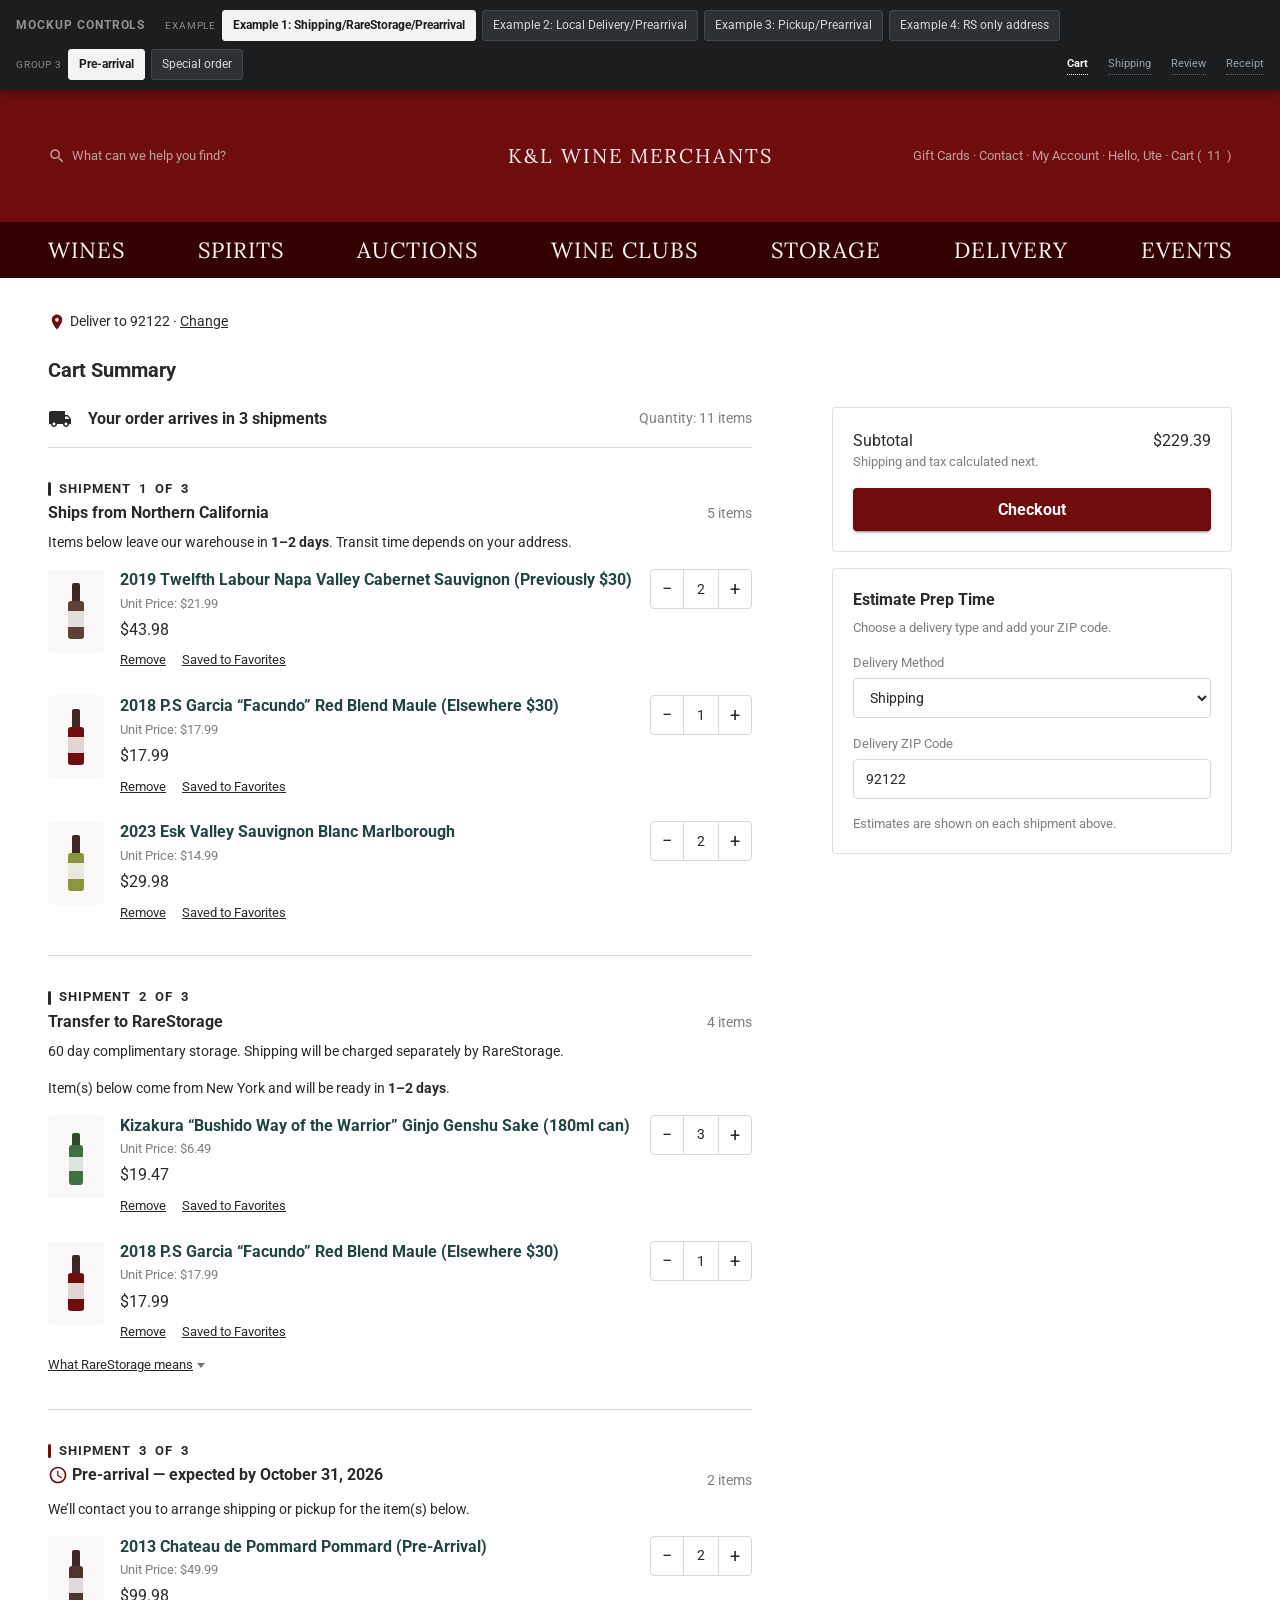
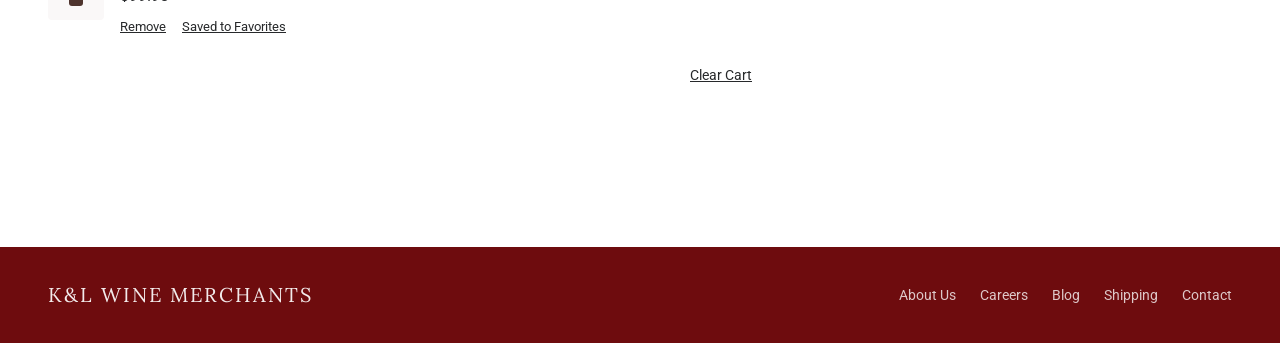
==== Mockups/CheckoutMessage/cart-summary.html @ 68536b68 "Pickup subheader: Collect from RareStorage Redwood City" ====
<!DOCTYPE html>
<html lang="en">
<head>
<meta charset="UTF-8">
<meta name="viewport" content="width=device-width, initial-scale=1.0">
<title>K&L — Cart Summary (Shipment Messaging)</title>

<!--
  ============================================================================
  CART SUMMARY — shipment messaging redesign
  Target: KLWines.ReactWeb
          src/components/Checkout/CartSummary/CartSummaryDesktop.tsx
          src/components/Checkout/CartSummary/CartInformation.tsx
          src/components/Checkout/CartSummary/CartWarnings.tsx
          src/components/Checkout/CartSummary/EstimateTimeNotice.tsx
          src/components/Cart/EditableCartList.tsx  (the group rendering)
  ============================================================================

  WHY THIS EXISTS
    The cart today renders each shipment group as an unlabelled block separated
    by a 1px grey line, headed by one sentence of the form "Item(s) below
    normally ship from {0} in {1} days". Three things go wrong:

      1. "1-2 days" reads as a delivery estimate. It is dispatch time — how
         long until the box leaves us. Transit is never stated in checkout.
      2. Nothing relates the blocks to each other. Does the Cabernet ship now
         or wait until October? The page is silent.
      3. The New York block says "normally ship from RareStorage New York",
         which reads as an origin warehouse, not as a transfer to a storage
         account. The shopper only learns what actually happens on the
         shipping page, two steps later.

    (3) is why this file names the RareStorage transfer in the cart rather
    than leaving it to be discovered later.

  COPY RULE — do not reintroduce
    Shopper-facing copy does NOT say we "can't ship" to a state, and does not
    give the restriction as the reason. State what happens — "Items below
    transfer to RareStorage" — not what is impossible. Applies to all four
    pages.

  WHAT THIS MOCKUP COVERS (marked >>> DELIVERABLE <<< inline)
    1. Order-level summary above the groups — the shipment count, nothing more.
       RareStorage is deliberately NOT named here; it is named on the group it
       belongs to, and explained properly on the shipping page where there is
       room and where the shopper can still choose against it.
    2. Each group gets an eyebrow, a heading and its own message. Separation
       is by SPACE, not a rule — see the note below.
    3. RareStorage stated as a constraint in the cart, with the explainer
       rendered once.
    4. Dispatch wording: "Leaves our … warehouse in 1-2 days."

  DEFERRED — designed, not in this phase
    - Split-quantity disclosure. The P.S Garcia appears in two groups with
      partial quantities and no explanation. Wording drafted; see NOTES.md.
    - Motion on shipment-count change. See NOTES.md "Parked ideas".

  RESTORED 2026-08-21 — PER-SHIPMENT QUANTITY, AND VALUE ON LOCAL DELIVERY
    The requirements doc asked for a count per section. It was judged superfluous
    in the first pass — the items are listed directly beneath and countable — and
    that judgement was overturned: a shopper checking a shipment against what they
    think they ordered, or against a spend threshold, should not be adding up rows.
    Every group now carries its quantity at the right of the heading, and the
    LOCAL-DELIVERY group also carries its merchandise subtotal, labelled, because
    that is the group whose value decides a threshold.

  HOW GROUPS ARE SEPARATED — no cards
    Groups are separated by a divider with 32px of space either side, and every
    group sits flush on the same left edge. Inside a group there are NO rules
    between items — space alone separates the rows, so each group reads as one
    unit and the only lines on the page are the ones dividing shipments.

    Consequence worth knowing: with no card treatment, pre-arrival and special
    order are distinguished by their heading text and by always sorting last,
    not by a visual container. See NOTES.md.

  WHAT IT DOES NOT COVER
    Mobile (round 2). Consolidation logic. Prop 65 messaging. Anything that
    depends on transit time, which does not exist in any system today.

  STATES ARE WIRED — use the toolbar. Per the design-system README, variants
  live on one page rather than in separate files.
-->

<link rel="stylesheet" href="../../KL-Design_System/tokens.css">
<link rel="stylesheet" href="_shared/checkout-mock.css">
<link href="https://fonts.googleapis.com/css2?family=Lora:wght@400;500&family=Roboto:wght@400;500;600;700&display=swap" rel="stylesheet">
</head>
<body>

<!-- ══════ MOCKUP TOOLBAR — not part of the design ══════ -->
<div class="mock-bar">
  <span class="mock-bar__brand">Mockup controls</span>

  <span class="mock-bar__group">
    <span class="mock-bar__label">Example</span>
    <button data-ctl="fulfilment" data-val="shipping">Example 1: Shipping/RareStorage/Prearrival</button>
    <button data-ctl="fulfilment" data-val="delivery">Example 2: Local Delivery/Prearrival</button>
    <button data-ctl="fulfilment" data-val="pickup">Example 3: Pickup/Prearrival</button>
    <button data-ctl="fulfilment" data-val="rsonly">Example 4: RS only address</button>
  </span>

  <span class="mock-bar__group">
    <span class="mock-bar__label">Group 3</span>
    <button data-ctl="group3" data-val="prearrival">Pre-arrival</button>
    <button data-ctl="group3" data-val="specialorder">Special order</button>
  </span>

  <span class="mock-bar__spacer"></span>
  <a class="mock-bar__page" href="cart-summary.html" aria-current="page">Cart</a>
  <a class="mock-bar__page" href="shipping-methods.html">Shipping</a>
  <a class="mock-bar__page" href="order-review.html">Review</a>
  <a class="mock-bar__page" href="receipt.html">Receipt</a>
</div>


<!-- ══════ HEADER PLACEHOLDER — layout.md §"Prototype representation" ══════ -->
<div class="kl-header" data-design-token="colors.background.header colors.background.nav" aria-hidden="true">
  <div class="kl-header-mobile">
    <div class="kl-header-mobile-bar">
      <div class="kl-header-icon-group">
        <div class="kl-header-icon-btn"><svg viewBox="0 0 24 24"><path d="M3 18h18v-2H3v2zm0-5h18v-2H3v2zm0-7v2h18V6H3z"/></svg></div>
        <div class="kl-header-icon-btn"><svg viewBox="0 0 24 24"><path d="M12 2C8.13 2 5 5.13 5 9c0 5.25 7 13 7 13s7-7.75 7-13c0-3.87-3.13-7-7-7zm0 9.5c-1.38 0-2.5-1.12-2.5-2.5s1.12-2.5 2.5-2.5 2.5 1.12 2.5 2.5-1.12 2.5-2.5 2.5z"/></svg></div>
      </div>
      <span class="kl-header-mobile-logo">K&amp;L</span>
      <div class="kl-header-icon-group kl-header-icon-group--right">
        <div class="kl-header-icon-btn"><svg viewBox="0 0 24 24"><path d="M12 5.9c1.16 0 2.1.94 2.1 2.1s-.94 2.1-2.1 2.1S9.9 9.16 9.9 8s.94-2.1 2.1-2.1m0 9c2.97 0 6.1 1.46 6.1 2.1v1.1H5.9V17c0-.64 3.13-2.1 6.1-2.1M12 4C9.79 4 8 5.79 8 8s1.79 4 4 4 4-1.79 4-4-1.79-4-4-4zm0 9c-2.67 0-8 1.34-8 4v2h16v-2c0-2.66-5.33-4-8-4z"/></svg></div>
        <div class="kl-header-icon-btn"><svg viewBox="0 0 24 24"><path d="M15.55 13c.75 0 1.41-.41 1.75-1.03l3.58-6.49c.37-.66-.11-1.48-.87-1.48H5.21l-.94-2H1v2h2l3.6 7.59-1.35 2.44C4.52 15.37 5.48 17 7 17h12v-2H7l1.1-2h7.45zM6.16 6h12.15l-2.76 5H8.53L6.16 6zM7 18c-1.1 0-1.99.9-1.99 2S5.9 22 7 22s2-.9 2-2-.9-2-2-2zm10 0c-1.1 0-1.99.9-1.99 2s.89 2 1.99 2 2-.9 2-2-.9-2-2-2z"/></svg></div>
      </div>
    </div>
    <div class="kl-header-search">
      <svg viewBox="0 0 24 24"><path d="M15.5 14h-.79l-.28-.27C15.41 12.59 16 11.11 16 9.5 16 5.91 13.09 3 9.5 3S3 5.91 3 9.5 5.91 16 9.5 16c1.61 0 3.09-.59 4.23-1.57l.27.28v.79l5 4.99L20.49 19l-4.99-5zm-6 0C7.01 14 5 11.99 5 9.5S7.01 5 9.5 5 14 7.01 14 9.5 11.99 14 9.5 14z"/></svg>
      <span class="kl-header-search-text">What can we help you find?</span>
    </div>
  </div>

  <div class="kl-header-desktop">
    <div class="kl-header-topbar">
      <div class="kl-header-topbar-zone">
        <svg viewBox="0 0 24 24"><path d="M15.5 14h-.79l-.28-.27C15.41 12.59 16 11.11 16 9.5 16 5.91 13.09 3 9.5 3S3 5.91 3 9.5 5.91 16 9.5 16c1.61 0 3.09-.59 4.23-1.57l.27.28v.79l5 4.99L20.49 19l-4.99-5zm-6 0C7.01 14 5 11.99 5 9.5S7.01 5 9.5 5 14 7.01 14 9.5 11.99 14 9.5 14z"/></svg>
        What can we help you find?
      </div>
      <span class="kl-header-topbar-logo">K&amp;L Wine Merchants</span>
      <div class="kl-header-topbar-zone kl-header-topbar-zone--right">
        Gift Cards · Contact · My Account · Hello, Ute · Cart (<span data-when="fulfilment:shipping|delivery|pickup">11</span><span data-when="fulfilment:rsonly">5</span>)
      </div>
    </div>
    <div class="kl-header-navbar" data-design-token="colors.background.nav typography.fontFamily.lora typography.fontSize.navMain">
      <span class="kl-header-nav-item">Wines</span>
      <span class="kl-header-nav-item">Spirits</span>
      <span class="kl-header-nav-item">Auctions</span>
      <span class="kl-header-nav-item">Wine Clubs</span>
      <span class="kl-header-nav-item">Storage</span>
      <span class="kl-header-nav-item">Delivery</span>
      <span class="kl-header-nav-item">Events</span>
    </div>
  </div>
</div>


<!-- ══════════════════════════════════════════════════════════════════════
     PAGE
     ══════════════════════════════════════════════════════════════════════ -->
<div class="page-container page-body">

  <!-- Deliver-to banner — existing component, context only -->
  <div class="delivery-banner" data-design-token="typography.variants.body2 colors.text.primary spacing.xs">
    <svg viewBox="0 0 24 24" aria-hidden="true"><path d="M12 2C8.13 2 5 5.13 5 9c0 5.25 7 13 7 13s7-7.75 7-13c0-3.87-3.13-7-7-7zm0 9.5c-1.38 0-2.5-1.12-2.5-2.5s1.12-2.5 2.5-2.5 2.5 1.12 2.5 2.5-1.12 2.5-2.5 2.5z"/></svg>
    <!-- Example 1 ships to San Diego; Example 2 must be within local-delivery
         range of the Redwood City store, so it uses a Bay Area ZIP. -->
    <span data-when="zip:yes; fulfilment:shipping">Deliver to 92122 &middot; <span class="t-link">Change</span></span>
    <span data-when="zip:yes; fulfilment:delivery|pickup">Deliver to 94063 &middot; <span class="t-link">Change</span></span>
    <!-- Example 4's wording is the live page's own, from the uploaded screenshot:
         it names RareStorage instead of saying "Deliver to", because nothing is
         delivered to this address. -->
    <span data-when="zip:yes; fulfilment:rsonly">Ship with RareStorage to 80123 &middot; <span class="t-link">Change</span></span>
    <span data-when="zip:no">No delivery ZIP code yet &middot; <span class="t-link">Add one</span></span>
  </div>

  <div class="page-title">
    <h1 class="t-h4" data-design-token="typography.variants.h4 colors.text.primary" data-mui-component="Typography variant=h4">Cart Summary</h1>
    <!-- Item count moved onto the summary line below, as "Quantity: N items". -->

  </div>

  <div class="checkout-layout">

    <!-- ══════════════ PRIMARY COLUMN ══════════════ -->
    <main class="checkout-main">

      <!-- ═══════════════════════════════════════════════════════════════
           >>> DELIVERABLE 1 <<<  ORDER-LEVEL SUMMARY
           New. Answers "how do these blocks relate to each other?" before the
           shopper has to infer it from three separate sentences.
           ═══════════════════════════════════════════════════════════════ -->

      <!-- All three examples use the same line; the count comes from however
           many groups are actually visible. -->
      <div class="order-summary-msg"
           data-when="fulfilment:shipping|delivery|pickup|rsonly; composition:full|canv"
           data-design-token="colors.grey.border spacing.md spacing.xl">
        <svg class="order-summary-msg__icon" viewBox="0 0 24 24" aria-hidden="true"
             data-design-token="colors.brand.charcoal"><path d="M20 8h-3V4H3c-1.1 0-2 .9-2 2v11h2c0 1.66 1.34 3 3 3s3-1.34 3-3h6c0 1.66 1.34 3 3 3s3-1.34 3-3h2v-5l-3-4zM6 18.5c-.83 0-1.5-.67-1.5-1.5s.67-1.5 1.5-1.5 1.5.67 1.5 1.5-.67 1.5-1.5 1.5zm13.5-9l1.96 2.5H17V9.5h2.5zm-1.5 9c-.83 0-1.5-.67-1.5-1.5s.67-1.5 1.5-1.5 1.5.67 1.5 1.5-.67 1.5-1.5 1.5z"/></svg>
        <div class="order-summary-msg__body">
          <div class="order-summary-msg__title" data-design-token="typography.variants.h5 typography.fontWeight.bold colors.text.primary">
            Your order arrives in <span data-count>3</span> <span data-count-word>shipments</span>
          </div>
        </div>
        <span class="order-summary-msg__qty" data-design-token="typography.variants.body2 colors.text.secondary">
          Quantity: <span data-when="fulfilment:shipping|delivery|pickup">11 items</span><span data-when="fulfilment:rsonly">5 items</span>
        </span>
      </div>

      <!-- NOTE: the local-delivery "You'll choose how these are delivered" summary
           was removed. Local delivery now consolidates into ONE shipment, so the
           combine-or-take-as-ready choice no longer describes anything visible at
           cart level; it happens on the receipt page. See NOTES.md. -->

      <!-- NOTE: the pickup-specific "Collect at your store" summary was removed —
           Example 3 uses the same shipment-count line as the others. The 60-day
           storage sentence it carried is gone entirely: Q7 came back confirming
           the limit is not enforced. See NOTES.md. -->


      <!-- ═══════════════════════════════════════════════════════════════
           >>> DELIVERABLE 2 <<<  SHIPMENT GROUPS
           Ordering per the requirements doc:
             1. Shipping / Delivery / Pickup
             2. RareStorage
             3. Special order / Pre-arrival
           ═══════════════════════════════════════════════════════════════ -->
      <!-- Mockup chrome, not design: guards toolbar combinations with no groups. -->
      <div class="mock-empty is-hidden" data-block="empty">
        <strong>No shipments in this combination.</strong>
        This only fires on Cart options that empty every group. Pick a different Cart option.
        (Examples 2 and 3 have no RareStorage shipment: their New York bottles ride the
        local delivery / pickup consolidation instead — see Sub-section C in each.)
      </div>

      <div class="ship-groups">

        <!-- ═══════════════════════════════════════════════════════════════
             GROUP 1 (EXAMPLE 2) — LOCAL DELIVERY, CONSOLIDATED
             >>> DELIVERABLE <<<

             Local delivery only runs within range of a store; here the shopper
             is in range of Redwood City. Stock held anywhere else — other CA
             stores AND the New York warehouse — is transferred there first, so the
             shopper gets ONE local delivery shipment, not one per source store.

             Hence: one group, with a sub-section per source location because
             each source has its own timing. The sub-headers are deliberately
             quieter than a group heading — if they looked like shipments, the
             consolidation would be invisible.
             ═══════════════════════════════════════════════════════════════ -->
        <section class="ship-group" data-group="ld"
                 data-when="fulfilment:delivery; composition:full|ca|canv">

          <div class="ship-group__head">
            <span class="ship-group__eyebrow" data-design-token="typography.variants.caption typography.fontWeight.bold colors.text.primary">
              Shipment <span data-seq>1</span> of <span data-seq-total>3</span>
            </span>
            <div class="ship-group__title-row">
              <h2 class="ship-group__title" data-design-token="typography.variants.h5 typography.fontWeight.bold colors.text.primary" data-mui-component="Typography variant=h5">
                Local Delivery
                <span class="flag flag--new">New</span>
              </h2>
              <!-- Quantity AND value, for local delivery only (2026-08-21). Shoppers sitting
                   near a spend threshold want to know what this shipment is worth without
                   adding up the rows — so the merchandise subtotal is stated here.

                   It is labelled `Subtotal`, not left as a bare amount: an unlabelled
                   number beside the words "Local Delivery" reads as the delivery fee, which
                   is the one thing this must not be mistaken for. It is also NOT the fee
                   that was deliberately removed from this heading (see NOTES.md §7) — that
                   was a price for one of two options; this is a fact about the contents,
                   true whichever option the shopper takes. -->
              <span class="ship-group__count" data-design-token="typography.variants.body2 colors.text.secondary">
                9 items &middot; Subtotal <strong>$129.41</strong>
                <span class="flag flag--new">New</span>
              </span>
            </div>
          </div>

          <!-- REWORDED 2026-08-26 — was "Items below will be transferred to RareStorage
               Redwood City for Local Delivery to your address." The transfer verb went with the
               storage narrative (NOTES.md §18); what is left states the route. See MESSAGES.md
               M4.2. -->
          <p class="ship-group__msg ship-group__msg--tight" data-design-token="typography.variants.body2 colors.text.primary">
            Local delivery to your address from RareStorage Redwood City
          </p>
          <!-- ADDED 2026-08-26. This line was deliberately absent from the cart on the
               argument that nothing is settled here yet. Overturned for consistency: the
               live cart carries the delivery-type selector (EstimateTimeNotice — "Select a
               delivery type or add your zipcode below"), so local delivery IS chosen by
               this point and the next step is real. All three pages now say it. -->
          <p class="ship-group__msg ship-group__msg--tight" data-design-token="typography.variants.body2 colors.text.primary">
            You can select delivery options on the receipt page
            <span class="flag flag--new">New</span>
          </p>
          <!-- REMOVED 2026-08-26 — "60 day complimentary storage."
               The premise it rested on was corrected: local delivery and pickup are
               fulfilled FROM RareStorage Redwood City, but the bottles never enter
               storage. Nothing is stored, so there is no complimentary period to state,
               no day 61 and no fee. The facility is still named above — that naming
               is required — but the storage narrative no longer follows it.
               Examples 1 and 4 keep the sentence: those orders do go into storage.
               See NOTES.md §18. -->

          <!-- Sub-section A — stock already at the delivering store -->
          <div class="ship-sub">
            <div class="ship-sub__head" data-design-token="typography.variants.body2 colors.text.primary">
              Item(s) below come from Redwood City and will be ready in
              <strong>1&ndash;2 days</strong>
            </div>
            <div class="ship-group__items">

              <div class="cart-item" data-design-token="spacing.md spacing.lg">
                <div class="cart-item__thumb" data-design-token="colors.background.subtle components.card.borderRadius">
                  <svg viewBox="0 0 22 60" aria-hidden="true"><rect x="7" y="2" width="8" height="20" rx="2" fill="#3E2723"/><rect x="3" y="20" width="16" height="38" rx="3" fill="#8D9440"/><rect x="3" y="30" width="16" height="16" fill="#FAF8F8" opacity=".85"/></svg>
                </div>
                <div class="cart-item__body">
                  <div class="cart-item__name" data-design-token="typography.variants.h5 colors.text.linked" data-mui-component="Typography variant=h5">
                    2023 Esk Valley Sauvignon Blanc Marlborough
                  </div>
                  <div class="cart-item__unit" data-design-token="typography.variants.caption colors.text.secondary">Unit Price: $14.99</div>
                  <div class="cart-item__total" data-design-token="typography.variants.body1 colors.text.primary">$29.98</div>
                  <div class="cart-item__actions">
                    <span class="cart-item__action">Remove</span>
                    <span class="cart-item__action">Saved to Favorites</span>
                  </div>
                </div>
                <div class="cart-item__qty">
                  <div class="qty-stepper" data-design-token="components.input.borderRadius colors.grey.border components.input.height" data-mui-component="ButtonGroup">
                    <button type="button" aria-label="Decrease quantity">&minus;</button>
                    <span class="qty-stepper__value">2</span>
                    <button type="button" aria-label="Increase quantity">+</button>
                  </div>
                </div>
              </div>

            </div>
          </div>

          <!-- Sub-section B — stock coming from another store -->
          <div class="ship-sub">
            <div class="ship-sub__head" data-design-token="typography.variants.body2 colors.text.primary">
              Item(s) below come from San Francisco and will be ready in
              <strong>2 days</strong>
            </div>
            <div class="ship-group__items">

              <div class="cart-item" data-design-token="spacing.md spacing.lg">
                <div class="cart-item__thumb" data-design-token="colors.background.subtle components.card.borderRadius">
                  <svg viewBox="0 0 22 60" aria-hidden="true"><rect x="7" y="2" width="8" height="20" rx="2" fill="#3E2723"/><rect x="3" y="20" width="16" height="38" rx="3" fill="#5D4037"/><rect x="3" y="30" width="16" height="16" fill="#FAF8F8" opacity=".85"/></svg>
                </div>
                <div class="cart-item__body">
                  <div class="cart-item__name" data-design-token="typography.variants.h5 colors.text.linked" data-mui-component="Typography variant=h5">
                    2019 Twelfth Labour Napa Valley Cabernet Sauvignon (Previously $30)
                  </div>
                  <div class="cart-item__unit" data-design-token="typography.variants.caption colors.text.secondary">Unit Price: $21.99</div>
                  <div class="cart-item__total" data-design-token="typography.variants.body1 colors.text.primary">$43.98</div>
                  <div class="cart-item__actions">
                    <span class="cart-item__action">Remove</span>
                    <span class="cart-item__action">Saved to Favorites</span>
                  </div>
                </div>
                <div class="cart-item__qty">
                  <div class="qty-stepper" data-design-token="components.input.borderRadius colors.grey.border components.input.height" data-mui-component="ButtonGroup">
                    <button type="button" aria-label="Decrease quantity">&minus;</button>
                    <span class="qty-stepper__value">2</span>
                    <button type="button" aria-label="Increase quantity">+</button>
                  </div>
                </div>
              </div>

              <div class="cart-item" data-design-token="spacing.md spacing.lg">
                <div class="cart-item__thumb" data-design-token="colors.background.subtle components.card.borderRadius">
                  <svg viewBox="0 0 22 60" aria-hidden="true"><rect x="7" y="2" width="8" height="20" rx="2" fill="#3E2723"/><rect x="3" y="20" width="16" height="38" rx="3" fill="#6E0C0E"/><rect x="3" y="30" width="16" height="16" fill="#FAF8F8" opacity=".85"/></svg>
                </div>
                <div class="cart-item__body">
                  <div class="cart-item__name" data-design-token="typography.variants.h5 colors.text.linked" data-mui-component="Typography variant=h5">
                    2018 P.S Garcia &ldquo;Facundo&rdquo; Red Blend Maule (Elsewhere $30)
                  </div>
                  <div class="cart-item__unit" data-design-token="typography.variants.caption colors.text.secondary">Unit Price: $17.99</div>
                  <div class="cart-item__total" data-design-token="typography.variants.body1 colors.text.primary">$17.99</div>
                  <div class="cart-item__actions">
                    <span class="cart-item__action">Remove</span>
                    <span class="cart-item__action">Saved to Favorites</span>
                  </div>
                </div>
                <div class="cart-item__qty">
                  <div class="qty-stepper" data-design-token="components.input.borderRadius colors.grey.border components.input.height" data-mui-component="ButtonGroup">
                    <button type="button" aria-label="Decrease quantity">&minus;</button>
                    <span class="qty-stepper__value">1</span>
                    <button type="button" aria-label="Increase quantity">+</button>
                  </div>
                </div>
              </div>

            </div>
          </div>

          <!-- Sub-section C — NEW YORK stock, and the reason Example 2 has only TWO
               shipments now.

               Corrected understanding (2026-08-19): New York stock bound for a
               local-delivery address does NOT become a separate RareStorage shipment.
               It transfers to RareStorage Redwood City like the rest of the order and
               goes out on the same local delivery — it just takes longer to get there.

               So it is a third SOURCE inside shipment 1, not a shipment of its own.
               Consequence: Example 2 has no "Transfer to RareStorage" group at all, and
               the whole page reads "2 shipments" — local delivery, then pre-arrival.

               No storage terms here, and that is not an omission: nothing enters a
               storage account. The bottles are consolidated at a RareStorage facility
               for the delivery run, so there is no 60-day clock and no separate
               RareStorage shipping charge to disclose. Storage only becomes a thing on
               the shipping page, where the shopper can DIVERT this shipment into it. -->
          <div class="ship-sub" data-when="composition:full|canv">
            <div class="ship-sub__head" data-design-token="typography.variants.body2 colors.text.primary">
              Item(s) below come from New York and will be ready in
              <strong>28 days</strong>
              <span class="flag flag--new">New</span>
            </div>
            <div class="ship-group__items">

              <div class="cart-item" data-design-token="spacing.md spacing.lg">
                <div class="cart-item__thumb" data-design-token="colors.background.subtle components.card.borderRadius">
                  <svg viewBox="0 0 22 60" aria-hidden="true"><rect x="7" y="6" width="8" height="14" rx="2" fill="#2E4A2E"/><rect x="4" y="18" width="14" height="40" rx="3" fill="#3F7043"/><rect x="4" y="30" width="14" height="14" fill="#FAF8F8" opacity=".85"/></svg>
                </div>
                <div class="cart-item__body">
                  <div class="cart-item__name" data-design-token="typography.variants.h5 colors.text.linked" data-mui-component="Typography variant=h5">
                    Kizakura &ldquo;Bushido Way of the Warrior&rdquo; Ginjo Genshu Sake (180ml can)
                  </div>
                  <div class="cart-item__unit" data-design-token="typography.variants.caption colors.text.secondary">Unit Price: $6.49</div>
                  <div class="cart-item__total" data-design-token="typography.variants.body1 colors.text.primary">$19.47</div>
                  <div class="cart-item__actions">
                    <span class="cart-item__action">Remove</span>
                    <span class="cart-item__action">Saved to Favorites</span>
                  </div>
                </div>
                <div class="cart-item__qty">
                  <div class="qty-stepper" data-design-token="components.input.borderRadius colors.grey.border components.input.height" data-mui-component="ButtonGroup">
                    <button type="button" aria-label="Decrease quantity">&minus;</button>
                    <span class="qty-stepper__value">3</span>
                    <button type="button" aria-label="Increase quantity">+</button>
                  </div>
                </div>
              </div>

              <div class="cart-item" data-design-token="spacing.md spacing.lg">
                <div class="cart-item__thumb" data-design-token="colors.background.subtle components.card.borderRadius">
                  <svg viewBox="0 0 22 60" aria-hidden="true"><rect x="7" y="2" width="8" height="20" rx="2" fill="#3E2723"/><rect x="3" y="20" width="16" height="38" rx="3" fill="#6E0C0E"/><rect x="3" y="30" width="16" height="16" fill="#FAF8F8" opacity=".85"/></svg>
                </div>
                <div class="cart-item__body">
                  <div class="cart-item__name" data-design-token="typography.variants.h5 colors.text.linked" data-mui-component="Typography variant=h5">
                    2018 P.S Garcia &ldquo;Facundo&rdquo; Red Blend Maule (Elsewhere $30)
                  </div>
                  <div class="cart-item__unit" data-design-token="typography.variants.caption colors.text.secondary">Unit Price: $17.99</div>
                  <div class="cart-item__total" data-design-token="typography.variants.body1 colors.text.primary">$17.99</div>
                  <div class="cart-item__actions">
                    <span class="cart-item__action">Remove</span>
                    <span class="cart-item__action">Saved to Favorites</span>
                  </div>
                </div>
                <div class="cart-item__qty">
                  <div class="qty-stepper" data-design-token="components.input.borderRadius colors.grey.border components.input.height" data-mui-component="ButtonGroup">
                    <button type="button" aria-label="Decrease quantity">&minus;</button>
                    <span class="qty-stepper__value">1</span>
                    <button type="button" aria-label="Increase quantity">+</button>
                  </div>
                </div>
              </div>

            </div>
          </div>

          <!-- REMOVED 2026-08-26 — the collapsed "What RareStorage means".
               Added 2026-08-21 so that the 60-day sentence's day 61 was one click away.
               That sentence is gone from this example, so nothing here claims a
               complimentary period, and the bullets described an arrangement this order
               never enters: no Vault access, no onward shipping, no per-bottle fee. The
               shipping page lost the same disclosure on 2026-08-22; Examples 1 and 4 keep
               it, because their bottles really do go into storage. See NOTES.md §18. -->
        </section>


        <!-- ═══════════════════════════════════════════════════════════════
             GROUP 1 (EXAMPLE 3) — PICKUP, CONSOLIDATED
             >>> DELIVERABLE <<<

             Same consolidation model as local delivery: stock held anywhere else
             — other CA stores AND the New York warehouse — is transferred to the
             collection store, so it is ONE pickup shipment with a sub-section per
             source, and there is no separate RareStorage shipment.
             ═══════════════════════════════════════════════════════════════ -->
        <section class="ship-group" data-group="pu"
                 data-when="fulfilment:pickup; composition:full|ca|canv">

          <div class="ship-group__head">
            <span class="ship-group__eyebrow" data-design-token="typography.variants.caption typography.fontWeight.bold colors.text.primary">
              Shipment <span data-seq>1</span> of <span data-seq-total>2</span>
            </span>
            <div class="ship-group__title-row">
              <h2 class="ship-group__title" data-design-token="typography.variants.h5 typography.fontWeight.bold colors.text.primary" data-mui-component="Typography variant=h5">
                Pickup
                <span class="flag flag--new">New</span>
              </h2>
              <!-- Per-shipment quantity — restored 2026-08-21. The order-level line still
                   carries the whole basket; this says how much of it is in this shipment,
                   which is the number a shopper checks when a group looks light. -->
              <span class="ship-group__count" data-design-token="typography.variants.body2 colors.text.secondary">
                9 items
                <span class="flag flag--new">New</span>
              </span>
            </div>
          </div>

          <!-- REWORDED 2026-08-26 — was "Items below will be transferred to RareStorage
               Redwood City". That described an internal logistics step; this names the place
               and the action, in the line the shopper is most likely to read after the header.
               It also drops the transfer verb §18 warned about. The facility stays named here
               rather than in the header: legal asked for the mention, not the prominence, and
               only one pickup shipment ever exists so the header has nothing to disambiguate.
               See MESSAGES.md M5.2. -->
          <p class="ship-group__msg ship-group__msg--tight" data-design-token="typography.variants.body2 colors.text.primary">
            Collect from RareStorage Redwood City
          </p>
          <!-- 2026-08-26 — "60 day complimentary storage." was taken off the front of
               this sentence; what is left is the part that is true of a pickup order.
               Pickup is fulfilled FROM RareStorage Redwood City and the bottles never
               enter storage, so there is no complimentary period, no day 61 and no fee to
               state. The facility naming above stays — it is required — but
               nothing about storage follows it now. See NOTES.md §18. -->
          <!-- REMOVED 2026-08-26 — "Items can be picked up once available."
               More confusing than helpful (product): with the source sub-groups showing
               1-2, 2 and 28 days, "once available" reads as an invitation to collect in
               parts, which is exactly what Q1 has not answered. Nothing replaces it yet —
               see MESSAGES.md M5, where the live template's email promise is the candidate. -->

          <!-- Sub-section A — stock already at the collection store -->
          <div class="ship-sub">
            <div class="ship-sub__head" data-design-token="typography.variants.body2 colors.text.primary">
              Item(s) below come from Redwood City and will be ready in
              <strong>1&ndash;2 days</strong>
            </div>
            <div class="ship-group__items">

              <div class="cart-item" data-design-token="spacing.md spacing.lg">
                <div class="cart-item__thumb" data-design-token="colors.background.subtle components.card.borderRadius">
                  <svg viewBox="0 0 22 60" aria-hidden="true"><rect x="7" y="2" width="8" height="20" rx="2" fill="#3E2723"/><rect x="3" y="20" width="16" height="38" rx="3" fill="#8D9440"/><rect x="3" y="30" width="16" height="16" fill="#FAF8F8" opacity=".85"/></svg>
                </div>
                <div class="cart-item__body">
                  <div class="cart-item__name" data-design-token="typography.variants.h5 colors.text.linked" data-mui-component="Typography variant=h5">
                    2023 Esk Valley Sauvignon Blanc Marlborough
                  </div>
                  <div class="cart-item__unit" data-design-token="typography.variants.caption colors.text.secondary">Unit Price: $14.99</div>
                  <div class="cart-item__total" data-design-token="typography.variants.body1 colors.text.primary">$29.98</div>
                  <div class="cart-item__actions">
                    <span class="cart-item__action">Remove</span>
                    <span class="cart-item__action">Saved to Favorites</span>
                  </div>
                </div>
                <div class="cart-item__qty">
                  <div class="qty-stepper" data-design-token="components.input.borderRadius colors.grey.border components.input.height" data-mui-component="ButtonGroup">
                    <button type="button" aria-label="Decrease quantity">&minus;</button>
                    <span class="qty-stepper__value">2</span>
                    <button type="button" aria-label="Increase quantity">+</button>
                  </div>
                </div>
              </div>

            </div>
          </div>

          <!-- Sub-section B — stock coming from another store -->
          <div class="ship-sub">
            <div class="ship-sub__head" data-design-token="typography.variants.body2 colors.text.primary">
              Item(s) below come from San Francisco and will be ready in
              <strong>2 days</strong>
            </div>
            <div class="ship-group__items">

              <div class="cart-item" data-design-token="spacing.md spacing.lg">
                <div class="cart-item__thumb" data-design-token="colors.background.subtle components.card.borderRadius">
                  <svg viewBox="0 0 22 60" aria-hidden="true"><rect x="7" y="2" width="8" height="20" rx="2" fill="#3E2723"/><rect x="3" y="20" width="16" height="38" rx="3" fill="#5D4037"/><rect x="3" y="30" width="16" height="16" fill="#FAF8F8" opacity=".85"/></svg>
                </div>
                <div class="cart-item__body">
                  <div class="cart-item__name" data-design-token="typography.variants.h5 colors.text.linked" data-mui-component="Typography variant=h5">
                    2019 Twelfth Labour Napa Valley Cabernet Sauvignon (Previously $30)
                  </div>
                  <div class="cart-item__unit" data-design-token="typography.variants.caption colors.text.secondary">Unit Price: $21.99</div>
                  <div class="cart-item__total" data-design-token="typography.variants.body1 colors.text.primary">$43.98</div>
                  <div class="cart-item__actions">
                    <span class="cart-item__action">Remove</span>
                    <span class="cart-item__action">Saved to Favorites</span>
                  </div>
                </div>
                <div class="cart-item__qty">
                  <div class="qty-stepper" data-design-token="components.input.borderRadius colors.grey.border components.input.height" data-mui-component="ButtonGroup">
                    <button type="button" aria-label="Decrease quantity">&minus;</button>
                    <span class="qty-stepper__value">2</span>
                    <button type="button" aria-label="Increase quantity">+</button>
                  </div>
                </div>
              </div>

              <div class="cart-item" data-design-token="spacing.md spacing.lg">
                <div class="cart-item__thumb" data-design-token="colors.background.subtle components.card.borderRadius">
                  <svg viewBox="0 0 22 60" aria-hidden="true"><rect x="7" y="2" width="8" height="20" rx="2" fill="#3E2723"/><rect x="3" y="20" width="16" height="38" rx="3" fill="#6E0C0E"/><rect x="3" y="30" width="16" height="16" fill="#FAF8F8" opacity=".85"/></svg>
                </div>
                <div class="cart-item__body">
                  <div class="cart-item__name" data-design-token="typography.variants.h5 colors.text.linked" data-mui-component="Typography variant=h5">
                    2018 P.S Garcia &ldquo;Facundo&rdquo; Red Blend Maule (Elsewhere $30)
                  </div>
                  <div class="cart-item__unit" data-design-token="typography.variants.caption colors.text.secondary">Unit Price: $17.99</div>
                  <div class="cart-item__total" data-design-token="typography.variants.body1 colors.text.primary">$17.99</div>
                  <div class="cart-item__actions">
                    <span class="cart-item__action">Remove</span>
                    <span class="cart-item__action">Saved to Favorites</span>
                  </div>
                </div>
                <div class="cart-item__qty">
                  <div class="qty-stepper" data-design-token="components.input.borderRadius colors.grey.border components.input.height" data-mui-component="ButtonGroup">
                    <button type="button" aria-label="Decrease quantity">&minus;</button>
                    <span class="qty-stepper__value">1</span>
                    <button type="button" aria-label="Increase quantity">+</button>
                  </div>
                </div>
              </div>

            </div>
          </div>

          <!-- Sub-section C — NEW YORK stock, same correction as Example 2
               (2026-08-19). New York stock bound for a pickup order does NOT
               become a separate RareStorage shipment: it transfers to RareStorage
               Redwood City like everything else and is collected there, it just
               takes longer to arrive. A third SOURCE, not a third shipment.

               Consequence: Example 3 has no "Transfer to RareStorage" group
               either, so the page reads "2 shipments" — pickup, then pre-arrival.
               Both remain FIXED: nothing on the page asks the shopper anything.

               No storage terms: nothing enters a storage account. The bottles are
               staged at a RareStorage store for collection, so there is no 60-day
               clock (and Q7 confirmed the pickup limit is not enforced anyway). -->
          <div class="ship-sub" data-when="composition:full|canv">
            <div class="ship-sub__head" data-design-token="typography.variants.body2 colors.text.primary">
              Item(s) below come from New York and will be ready in
              <strong>28 days</strong>
              <span class="flag flag--new">New</span>
            </div>
            <div class="ship-group__items">

              <div class="cart-item" data-design-token="spacing.md spacing.lg">
                <div class="cart-item__thumb" data-design-token="colors.background.subtle components.card.borderRadius">
                  <svg viewBox="0 0 22 60" aria-hidden="true"><rect x="7" y="6" width="8" height="14" rx="2" fill="#2E4A2E"/><rect x="4" y="18" width="14" height="40" rx="3" fill="#3F7043"/><rect x="4" y="30" width="14" height="14" fill="#FAF8F8" opacity=".85"/></svg>
                </div>
                <div class="cart-item__body">
                  <div class="cart-item__name" data-design-token="typography.variants.h5 colors.text.linked" data-mui-component="Typography variant=h5">
                    Kizakura &ldquo;Bushido Way of the Warrior&rdquo; Ginjo Genshu Sake (180ml can)
                  </div>
                  <div class="cart-item__unit" data-design-token="typography.variants.caption colors.text.secondary">Unit Price: $6.49</div>
                  <div class="cart-item__total" data-design-token="typography.variants.body1 colors.text.primary">$19.47</div>
                  <div class="cart-item__actions">
                    <span class="cart-item__action">Remove</span>
                    <span class="cart-item__action">Saved to Favorites</span>
                  </div>
                </div>
                <div class="cart-item__qty">
                  <div class="qty-stepper" data-design-token="components.input.borderRadius colors.grey.border components.input.height" data-mui-component="ButtonGroup">
                    <button type="button" aria-label="Decrease quantity">&minus;</button>
                    <span class="qty-stepper__value">3</span>
                    <button type="button" aria-label="Increase quantity">+</button>
                  </div>
                </div>
              </div>

              <div class="cart-item" data-design-token="spacing.md spacing.lg">
                <div class="cart-item__thumb" data-design-token="colors.background.subtle components.card.borderRadius">
                  <svg viewBox="0 0 22 60" aria-hidden="true"><rect x="7" y="2" width="8" height="20" rx="2" fill="#3E2723"/><rect x="3" y="20" width="16" height="38" rx="3" fill="#6E0C0E"/><rect x="3" y="30" width="16" height="16" fill="#FAF8F8" opacity=".85"/></svg>
                </div>
                <div class="cart-item__body">
                  <div class="cart-item__name" data-design-token="typography.variants.h5 colors.text.linked" data-mui-component="Typography variant=h5">
                    2018 P.S Garcia &ldquo;Facundo&rdquo; Red Blend Maule (Elsewhere $30)
                  </div>
                  <div class="cart-item__unit" data-design-token="typography.variants.caption colors.text.secondary">Unit Price: $17.99</div>
                  <div class="cart-item__total" data-design-token="typography.variants.body1 colors.text.primary">$17.99</div>
                  <div class="cart-item__actions">
                    <span class="cart-item__action">Remove</span>
                    <span class="cart-item__action">Saved to Favorites</span>
                  </div>
                </div>
                <div class="cart-item__qty">
                  <div class="qty-stepper" data-design-token="components.input.borderRadius colors.grey.border components.input.height" data-mui-component="ButtonGroup">
                    <button type="button" aria-label="Decrease quantity">&minus;</button>
                    <span class="qty-stepper__value">1</span>
                    <button type="button" aria-label="Increase quantity">+</button>
                  </div>
                </div>
              </div>

            </div>
          </div>

          <!-- REMOVED 2026-08-26 — the collapsed "What RareStorage means".
               Added 2026-08-21 so that the 60-day sentence's day 61 was one click away.
               That sentence is gone from this example, so nothing here claims a
               complimentary period, and the bullets described an arrangement this order
               never enters: no Vault access, no onward shipping, no per-bottle fee. The
               shipping page lost the same disclosure on 2026-08-22; Examples 1 and 4 keep
               it, because their bottles really do go into storage. See NOTES.md §18. -->
        </section>


        <!-- ─────────── GROUP 1 (EXAMPLE 1) — California warehouse ─────────── -->
        <section class="ship-group" data-group="ca"
                 data-when="fulfilment:shipping; composition:full|ca|canv">

          <div class="ship-group__head">
            <span class="ship-group__eyebrow" data-design-token="typography.variants.caption typography.fontWeight.bold colors.text.primary">
              Shipment <span data-seq>1</span> of <span data-seq-total>3</span>
            </span>
            <div class="ship-group__title-row">
              <h2 class="ship-group__title" data-design-token="typography.variants.h5 typography.fontWeight.bold colors.text.primary" data-mui-component="Typography variant=h5">
                Ships from Northern California
              </h2>
              <!-- Per-shipment quantity — restored 2026-08-21. The order-level line still
                   carries the whole basket; this says how much of it is in this shipment,
                   which is the number a shopper checks when a group looks light. -->
              <span class="ship-group__count" data-design-token="typography.variants.body2 colors.text.secondary">
                5 items
                <span class="flag flag--new">New</span>
              </span>
            </div>
          </div>

          <!-- >>> DELIVERABLE 4 <<< dispatch wording, not arrival wording -->
          <p class="ship-group__msg" data-when="fulfilment:shipping; zip:yes" data-design-token="typography.variants.body2 colors.text.primary">
            Items below leave our warehouse in <strong>1&ndash;2 days</strong>. Transit time depends on your address.
            <span class="flag flag--changed">Reworded</span>
          </p>
          <p class="ship-group__msg" data-when="fulfilment:shipping; zip:no" data-design-token="typography.variants.body2 colors.text.primary">
            Items below leave our warehouse in <strong>1&ndash;2 days</strong>. Add a ZIP code for shipping options.
          </p>

          <div class="ship-group__items">

            <!-- Item -->
            <div class="cart-item" data-design-token="spacing.md spacing.lg">
              <div class="cart-item__thumb" data-design-token="colors.background.subtle components.card.borderRadius">
                <svg viewBox="0 0 22 60" aria-hidden="true"><rect x="7" y="2" width="8" height="20" rx="2" fill="#3E2723"/><rect x="3" y="20" width="16" height="38" rx="3" fill="#5D4037"/><rect x="3" y="30" width="16" height="16" fill="#FAF8F8" opacity=".85"/></svg>
              </div>
              <div class="cart-item__body">
                <div class="cart-item__name" data-design-token="typography.variants.h5 colors.text.linked" data-mui-component="Typography variant=h5">
                  2019 Twelfth Labour Napa Valley Cabernet Sauvignon (Previously $30)
                </div>
                <div class="cart-item__unit" data-design-token="typography.variants.caption colors.text.secondary">Unit Price: $21.99</div>
                <div class="cart-item__total" data-design-token="typography.variants.body1 colors.text.primary">$43.98</div>
                <div class="cart-item__actions">
                  <span class="cart-item__action">Remove</span>
                  <span class="cart-item__action">Saved to Favorites</span>
                </div>
              </div>
              <div class="cart-item__qty">
                <div class="qty-stepper" data-design-token="components.input.borderRadius colors.grey.border components.input.height" data-mui-component="ButtonGroup">
                  <button type="button" aria-label="Decrease quantity">&minus;</button>
                  <span class="qty-stepper__value">2</span>
                  <button type="button" aria-label="Increase quantity">+</button>
                </div>
              </div>
            </div>

            <!-- Item — the split-quantity case -->
            <div class="cart-item" data-design-token="spacing.md spacing.lg">
              <div class="cart-item__thumb" data-design-token="colors.background.subtle components.card.borderRadius">
                <svg viewBox="0 0 22 60" aria-hidden="true"><rect x="7" y="2" width="8" height="20" rx="2" fill="#3E2723"/><rect x="3" y="20" width="16" height="38" rx="3" fill="#6E0C0E"/><rect x="3" y="30" width="16" height="16" fill="#FAF8F8" opacity=".85"/></svg>
              </div>
              <div class="cart-item__body">
                <div class="cart-item__name" data-design-token="typography.variants.h5 colors.text.linked" data-mui-component="Typography variant=h5">
                  2018 P.S Garcia &ldquo;Facundo&rdquo; Red Blend Maule (Elsewhere $30)
                </div>
                <div class="cart-item__unit" data-design-token="typography.variants.caption colors.text.secondary">Unit Price: $17.99</div>
                <div class="cart-item__total" data-design-token="typography.variants.body1 colors.text.primary">$17.99</div>
                <div class="cart-item__actions">
                  <span class="cart-item__action">Remove</span>
                  <span class="cart-item__action">Saved to Favorites</span>
                </div>
              </div>
              <div class="cart-item__qty">
                <div class="qty-stepper" data-design-token="components.input.borderRadius colors.grey.border components.input.height" data-mui-component="ButtonGroup">
                  <button type="button" aria-label="Decrease quantity">&minus;</button>
                  <span class="qty-stepper__value">1</span>
                  <button type="button" aria-label="Increase quantity">+</button>
                </div>
              </div>

              <!-- DEFERRED to a later phase: split-quantity disclosure.
                   This cart contains 2 bottles of this wine, 1 here and 1 in the
                   RareStorage group, and nothing explains why it appears twice.
                   Design agreed, timing not — see NOTES.md "Deferred". -->
            </div>

            <!-- Item -->
            <div class="cart-item" data-design-token="spacing.md spacing.lg">
              <div class="cart-item__thumb" data-design-token="colors.background.subtle components.card.borderRadius">
                <svg viewBox="0 0 22 60" aria-hidden="true"><rect x="7" y="2" width="8" height="20" rx="2" fill="#3E2723"/><rect x="3" y="20" width="16" height="38" rx="3" fill="#8D9440"/><rect x="3" y="30" width="16" height="16" fill="#FAF8F8" opacity=".85"/></svg>
              </div>
              <div class="cart-item__body">
                <div class="cart-item__name" data-design-token="typography.variants.h5 colors.text.linked" data-mui-component="Typography variant=h5">
                  2023 Esk Valley Sauvignon Blanc Marlborough
                </div>
                <div class="cart-item__unit" data-design-token="typography.variants.caption colors.text.secondary">Unit Price: $14.99</div>
                <div class="cart-item__total" data-design-token="typography.variants.body1 colors.text.primary">$29.98</div>
                <div class="cart-item__actions">
                  <span class="cart-item__action">Remove</span>
                  <span class="cart-item__action">Saved to Favorites</span>
                </div>
              </div>
              <div class="cart-item__qty">
                <div class="qty-stepper" data-design-token="components.input.borderRadius colors.grey.border components.input.height" data-mui-component="ButtonGroup">
                  <button type="button" aria-label="Decrease quantity">&minus;</button>
                  <span class="qty-stepper__value">2</span>
                  <button type="button" aria-label="Increase quantity">+</button>
                </div>
              </div>
            </div>

          </div>
        </section>


        <!-- ─────────── GROUP 2 — New York → RareStorage ───────────
             >>> DELIVERABLE 3 <<<  THE CENTRAL FIX
             Live copy: "Item(s) below normally ship from RareStorage New York
             in 1-2 days" — reads as an origin warehouse rather than a transfer
             into a storage account, which is what actually happens.

             Per the COPY RULE at the top of this file, the shopper-facing
             sentence states the transfer and NOT the state restriction behind
             it, even though the restriction is the real cause. -->
        <!-- Not present in Example 3, which is Pickup + Pre-arrival only. -->
        <!-- Examples 1, 2 and 3. New York stock cannot be picked up any more than it can
             be shipped to a restricted state — it has to reach RareStorage first, and a
             pickup shopper collects it from there. Example 4 has its own split-origin
             version of this shipment. See NOTES.md §12. -->
        <section class="ship-group" data-group="rs"
                 data-when="fulfilment:shipping; composition:full|canv|allrs">

          <div class="ship-group__head">
            <span class="ship-group__eyebrow" data-design-token="typography.variants.caption typography.fontWeight.bold colors.text.secondary">
              Shipment <span data-seq>2</span> of <span data-seq-total>3</span>
            </span>
            <div class="ship-group__title-row">
              <h2 class="ship-group__title" data-design-token="typography.variants.h5 typography.fontWeight.bold colors.text.primary" data-mui-component="Typography variant=h5">
                Transfer to RareStorage
                <span class="flag flag--new">New</span>
              </h2>
              <!-- Per-shipment quantity — restored 2026-08-21. The order-level line still
                   carries the whole basket; this says how much of it is in this shipment,
                   which is the number a shopper checks when a group looks light. -->
              <span class="ship-group__count" data-design-token="typography.variants.body2 colors.text.secondary">
                4 items
                <span class="flag flag--new">New</span>
              </span>
            </div>
          </div>

          <!-- IDENTICAL COPY IN EXAMPLES 1, 2 AND 3 — one sentence, no pickup variant.
               A pickup-only line ("Items can be picked up at RareStorage Redwood City once
               available") was tried here and removed: the cart says the same thing however
               the rest of the order is fulfilled. The pickup wording lives on the shipping
               page, where the storage sentence already differs by fulfilment. See §12. -->
          <!-- Added 2026-08-21, so all four examples state the complimentary period on
               the cart rather than only on the shipping page. ORDER RULE §11: what is
               true of the whole shipment leads, the "items below" sentence closes. -->
          <p class="ship-group__msg" data-design-token="typography.variants.body2 colors.text.primary">
            60 day complimentary storage. Shipping will be charged separately by RareStorage.
            <span class="flag flag--new">New</span>
          </p>
          <p class="ship-group__msg" data-design-token="typography.variants.body2 colors.text.primary">
            Item(s) below come from New York and will be ready in <strong>1&ndash;2 days</strong>.
          </p>

          <div class="ship-group__items">

            <div class="cart-item" data-design-token="spacing.md spacing.lg">
              <div class="cart-item__thumb" data-design-token="colors.background.subtle components.card.borderRadius">
                <svg viewBox="0 0 22 60" aria-hidden="true"><rect x="7" y="6" width="8" height="14" rx="2" fill="#2E4A2E"/><rect x="4" y="18" width="14" height="40" rx="3" fill="#3F7043"/><rect x="4" y="30" width="14" height="14" fill="#FAF8F8" opacity=".85"/></svg>
              </div>
              <div class="cart-item__body">
                <div class="cart-item__name" data-design-token="typography.variants.h5 colors.text.linked" data-mui-component="Typography variant=h5">
                  Kizakura &ldquo;Bushido Way of the Warrior&rdquo; Ginjo Genshu Sake (180ml can)
                </div>
                <div class="cart-item__unit" data-design-token="typography.variants.caption colors.text.secondary">Unit Price: $6.49</div>
                <div class="cart-item__total" data-design-token="typography.variants.body1 colors.text.primary">$19.47</div>
                <div class="cart-item__actions">
                  <span class="cart-item__action">Remove</span>
                  <span class="cart-item__action">Saved to Favorites</span>
                </div>
              </div>
              <div class="cart-item__qty">
                <div class="qty-stepper" data-design-token="components.input.borderRadius colors.grey.border components.input.height" data-mui-component="ButtonGroup">
                  <button type="button" aria-label="Decrease quantity">&minus;</button>
                  <span class="qty-stepper__value">3</span>
                  <button type="button" aria-label="Increase quantity">+</button>
                </div>
              </div>
            </div>

            <div class="cart-item" data-design-token="spacing.md spacing.lg">
              <div class="cart-item__thumb" data-design-token="colors.background.subtle components.card.borderRadius">
                <svg viewBox="0 0 22 60" aria-hidden="true"><rect x="7" y="2" width="8" height="20" rx="2" fill="#3E2723"/><rect x="3" y="20" width="16" height="38" rx="3" fill="#6E0C0E"/><rect x="3" y="30" width="16" height="16" fill="#FAF8F8" opacity=".85"/></svg>
              </div>
              <div class="cart-item__body">
                <div class="cart-item__name" data-design-token="typography.variants.h5 colors.text.linked" data-mui-component="Typography variant=h5">
                  2018 P.S Garcia &ldquo;Facundo&rdquo; Red Blend Maule (Elsewhere $30)
                </div>
                <div class="cart-item__unit" data-design-token="typography.variants.caption colors.text.secondary">Unit Price: $17.99</div>
                <div class="cart-item__total" data-design-token="typography.variants.body1 colors.text.primary">$17.99</div>
                <div class="cart-item__actions">
                  <span class="cart-item__action">Remove</span>
                  <span class="cart-item__action">Saved to Favorites</span>
                </div>
              </div>
              <div class="cart-item__qty">
                <div class="qty-stepper" data-design-token="components.input.borderRadius colors.grey.border components.input.height" data-mui-component="ButtonGroup">
                  <button type="button" aria-label="Decrease quantity">&minus;</button>
                  <span class="qty-stepper__value">1</span>
                  <button type="button" aria-label="Increase quantity">+</button>
                </div>
              </div>
              <!-- DEFERRED to a later phase: split-quantity disclosure. See NOTES.md. -->
            </div>

          </div>

          <!-- RareStorage terms — rendered ONCE, however many RS groups there are.
               Collapsed by default: the terms have to be available, but four bullets
               inline is what made the cart unscannable. One line closed, one click open. -->
          <details class="disclose">
            <summary data-design-token="typography.variants.caption colors.text.primary">What RareStorage means</summary>
            <div class="disclose__body">
              <ul class="callout__list" data-design-token="typography.variants.caption colors.text.primary">
                <li>Secure, temperature-controlled storage, run by RareStorage.</li>
                <li>You&rsquo;ll get Vault access by email after checkout.</li>
                <li>Keep them stored or ship them on, whenever you like.</li>
                <li>Free for 60 days, then $0.40 per bottle/month ($9.50 min). <span class="t-link">RareStorage.com</span></li>
              </ul>
            </div>
          </details>
        </section>


        <!-- ═══════════════════════════════════════════════════════════════
             SHIPMENT 1 (EXAMPLE 4) — RS-ONLY ADDRESS
             >>> DELIVERABLE <<<  THE WHOLE ORDER GOES TO STORAGE

             The shopper's state is one K&L can only serve through RareStorage, so
             there is no version of this order that arrives at their door. Every
             in-stock bottle transfers, whichever warehouse it starts from — which is
             why this shipment splits by ORIGIN rather than destination: New York and
             Northern California release on different days.

             Mirrors shipping-methods.html. The difference is that the sub-section
             headings here are plain headings, not disclosures: the cart already
             lists the bottles, which is exactly why the shipping page needed a
             disclosure and this page does not. See NOTES.md §9 and §10.

             Per the COPY RULE at the top of this file, the sentence states the
             transfer and NOT the state restriction behind it.
             ═══════════════════════════════════════════════════════════════ -->
        <section class="ship-group" data-group="rs4" data-when="fulfilment:rsonly">

          <div class="ship-group__head">
            <span class="ship-group__eyebrow" data-design-token="typography.variants.caption typography.fontWeight.bold colors.text.primary">
              Shipment <span data-seq>1</span> of <span data-seq-total>2</span>
            </span>
            <div class="ship-group__title-row">
              <h2 class="ship-group__title" data-design-token="typography.variants.h5 typography.fontWeight.bold colors.text.primary" data-mui-component="Typography variant=h5">
                Transfer to RareStorage
                <span class="flag flag--new">New</span>
              </h2>
              <!-- Per-shipment quantity — restored 2026-08-21. The order-level line still
                   carries the whole basket; this says how much of it is in this shipment,
                   which is the number a shopper checks when a group looks light. -->
              <span class="ship-group__count" data-design-token="typography.variants.body2 colors.text.secondary">
                4 items
                <span class="flag flag--new">New</span>
              </span>
            </div>
          </div>

          <!-- Shipment-level sentence: no origin, no timing. Both belong to the
               sub-sections below, because both differ between them. -->
          <p class="ship-group__msg" data-design-token="typography.variants.body2 colors.text.primary">
            60 day complimentary storage. Shipping will be charged separately by RareStorage.
            <span class="flag flag--new">New</span>
          </p>
          <!-- REMOVED 2026-08-26 — the shipment-level "Items below will transfer to
               RareStorage". It existed only to introduce the two source sub-groups, and once
               those lines dropped the destination clause it had no job left: the group heading
               above already says "Transfer to RareStorage". See MESSAGES.md M2.3. -->

          <!-- RESOLVED 2026-08-21. This group used to carry no storage terms at all —
               neither the sentence nor the disclosure — which left the cart silent about
               storage in the one example where the ENTIRE order goes into it. Both are
               here now, and all four examples state the complimentary period on the cart.
               The flag in NOTES.md §10 is closed. -->

          <!-- Sub-section A — New York stock, ready soonest -->
          <div class="ship-sub">
            <div class="ship-sub__head" data-design-token="typography.variants.body2 colors.text.primary">
              Item(s) below come from New York and will be ready in
              <strong>1&ndash;2 days</strong>.
            </div>
            <div class="ship-group__items">
              <div class="cart-item" data-design-token="spacing.md spacing.lg">
                <div class="cart-item__thumb" data-design-token="colors.background.subtle components.card.borderRadius">
                  <svg viewBox="0 0 22 60" aria-hidden="true"><rect x="7" y="6" width="8" height="14" rx="2" fill="#2E4A2E"/><rect x="4" y="18" width="14" height="40" rx="3" fill="#3F7043"/><rect x="4" y="30" width="14" height="14" fill="#FAF8F8" opacity=".85"/></svg>
                </div>
                <div class="cart-item__body">
                  <div class="cart-item__name" data-design-token="typography.variants.h5 colors.text.linked" data-mui-component="Typography variant=h5">
                    Kizakura &ldquo;Bushido Way of the Warrior&rdquo; Ginjo Genshu Sake (180ml can)
                  </div>
                  <div class="cart-item__unit" data-design-token="typography.variants.caption colors.text.secondary">Unit Price: $6.49</div>
                  <div class="cart-item__total" data-design-token="typography.variants.body1 colors.text.primary">$6.49</div>
                  <div class="cart-item__actions">
                    <span class="cart-item__action">Remove</span>
                    <span class="cart-item__action">Saved to Favorites</span>
                  </div>
                </div>
                <div class="cart-item__qty">
                  <div class="qty-stepper" data-design-token="components.input.borderRadius colors.grey.border components.input.height" data-mui-component="ButtonGroup">
                    <button type="button" aria-label="Decrease quantity">&minus;</button>
                    <span class="qty-stepper__value">1</span>
                    <button type="button" aria-label="Increase quantity">+</button>
                  </div>
                </div>
              </div>

              <div class="cart-item" data-design-token="spacing.md spacing.lg">
                <div class="cart-item__thumb" data-design-token="colors.background.subtle components.card.borderRadius">
                  <svg viewBox="0 0 22 60" aria-hidden="true"><rect x="7" y="2" width="8" height="20" rx="2" fill="#3E2723"/><rect x="3" y="20" width="16" height="38" rx="3" fill="#6E0C0E"/><rect x="3" y="30" width="16" height="16" fill="#FAF8F8" opacity=".85"/></svg>
                </div>
                <div class="cart-item__body">
                  <div class="cart-item__name" data-design-token="typography.variants.h5 colors.text.linked" data-mui-component="Typography variant=h5">
                    2018 P.S Garcia &ldquo;Facundo&rdquo; Red Blend Maule (Elsewhere $30)
                  </div>
                  <div class="cart-item__unit" data-design-token="typography.variants.caption colors.text.secondary">Unit Price: $17.99</div>
                  <div class="cart-item__total" data-design-token="typography.variants.body1 colors.text.primary">$17.99</div>
                  <div class="cart-item__actions">
                    <span class="cart-item__action">Remove</span>
                    <span class="cart-item__action">Saved to Favorites</span>
                  </div>
                </div>
                <div class="cart-item__qty">
                  <div class="qty-stepper" data-design-token="components.input.borderRadius colors.grey.border components.input.height" data-mui-component="ButtonGroup">
                    <button type="button" aria-label="Decrease quantity">&minus;</button>
                    <span class="qty-stepper__value">1</span>
                    <button type="button" aria-label="Increase quantity">+</button>
                  </div>
                </div>
              </div>
            </div>
          </div>

          <!-- Sub-section B — Northern California stock -->
          <div class="ship-sub">
            <div class="ship-sub__head" data-design-token="typography.variants.body2 colors.text.primary">
              Item(s) below come from Northern California and will be ready in
              <strong>3&ndash;4 days</strong>.
            </div>
            <div class="ship-group__items">
              <div class="cart-item" data-design-token="spacing.md spacing.lg">
                <div class="cart-item__thumb" data-design-token="colors.background.subtle components.card.borderRadius">
                  <svg viewBox="0 0 22 60" aria-hidden="true"><rect x="7" y="2" width="8" height="20" rx="2" fill="#3E2723"/><rect x="3" y="20" width="16" height="38" rx="3" fill="#5D4037"/><rect x="3" y="30" width="16" height="16" fill="#FAF8F8" opacity=".85"/></svg>
                </div>
                <div class="cart-item__body">
                  <div class="cart-item__name" data-design-token="typography.variants.h5 colors.text.linked" data-mui-component="Typography variant=h5">
                    2019 Twelfth Labour Napa Valley Cabernet Sauvignon (Previously $30)
                  </div>
                  <div class="cart-item__unit" data-design-token="typography.variants.caption colors.text.secondary">Unit Price: $21.99</div>
                  <div class="cart-item__total" data-design-token="typography.variants.body1 colors.text.primary">$21.99</div>
                  <div class="cart-item__actions">
                    <span class="cart-item__action">Remove</span>
                    <span class="cart-item__action">Saved to Favorites</span>
                  </div>
                </div>
                <div class="cart-item__qty">
                  <div class="qty-stepper" data-design-token="components.input.borderRadius colors.grey.border components.input.height" data-mui-component="ButtonGroup">
                    <button type="button" aria-label="Decrease quantity">&minus;</button>
                    <span class="qty-stepper__value">1</span>
                    <button type="button" aria-label="Increase quantity">+</button>
                  </div>
                </div>
              </div>

              <div class="cart-item" data-design-token="spacing.md spacing.lg">
                <div class="cart-item__thumb" data-design-token="colors.background.subtle components.card.borderRadius">
                  <svg viewBox="0 0 22 60" aria-hidden="true"><rect x="7" y="2" width="8" height="20" rx="2" fill="#3E2723"/><rect x="3" y="20" width="16" height="38" rx="3" fill="#722F37"/><rect x="3" y="30" width="16" height="16" fill="#FAF8F8" opacity=".85"/></svg>
                </div>
                <div class="cart-item__body">
                  <div class="cart-item__name" data-design-token="typography.variants.h5 colors.text.linked" data-mui-component="Typography variant=h5">
                    2021 Marqu&eacute;s de Murrieta Reserva Rioja
                  </div>
                  <div class="cart-item__unit" data-design-token="typography.variants.caption colors.text.secondary">Unit Price: $27.99</div>
                  <div class="cart-item__total" data-design-token="typography.variants.body1 colors.text.primary">$27.99</div>
                  <div class="cart-item__actions">
                    <span class="cart-item__action">Remove</span>
                    <span class="cart-item__action">Saved to Favorites</span>
                  </div>
                </div>
                <div class="cart-item__qty">
                  <div class="qty-stepper" data-design-token="components.input.borderRadius colors.grey.border components.input.height" data-mui-component="ButtonGroup">
                    <button type="button" aria-label="Decrease quantity">&minus;</button>
                    <span class="qty-stepper__value">1</span>
                    <button type="button" aria-label="Increase quantity">+</button>
                  </div>
                </div>
              </div>
            </div>
          </div>

          <!-- RareStorage terms, collapsed — the whole order is going into storage in
               this example, so the cart cannot be the one page that says nothing about
               it. Closes the flag raised in NOTES.md §10. -->
          <details class="disclose">
            <summary data-design-token="typography.variants.caption colors.text.primary">What RareStorage means</summary>
            <div class="disclose__body">
              <ul class="callout__list" data-design-token="typography.variants.caption colors.text.primary">
                <li>Secure, temperature-controlled storage, run by RareStorage.</li>
                <li>You&rsquo;ll get Vault access by email after checkout.</li>
                <li>Keep them stored or ship them on, whenever you like.</li>
                <li>Free for 60 days, then $0.40 per bottle/month ($9.50 min). <span class="t-link">RareStorage.com</span></li>
              </ul>
            </div>
          </details>
        </section>


        <!-- ─────────── GROUP 3 — Pre-arrival / special order ─────────── -->
        <section class="ship-group ship-group--deferred" data-group="pa"
                 data-when="composition:full">

          <div class="ship-group__head">
            <span class="ship-group__eyebrow" data-design-token="typography.variants.caption typography.fontWeight.bold colors.text.secondary">
              Shipment <span data-seq>3</span> of <span data-seq-total>3</span>
            </span>
            <div class="ship-group__title-row">
              <h2 class="ship-group__title" data-design-token="typography.variants.h5 typography.fontWeight.bold colors.text.primary" data-mui-component="Typography variant=h5">
                <!-- MUI @mui/icons-material/AccessTime, burgundy -->
                <svg class="ship-group__icon" viewBox="0 0 24 24" aria-hidden="true"
                     data-design-token="colors.brand.burgundy"
                     data-mui-component="AccessTimeIcon color=secondary">
                  <path d="M11.99 2C6.47 2 2 6.48 2 12s4.47 10 9.99 10C17.52 22 22 17.52 22 12S17.52 2 11.99 2zM12 20c-4.42 0-8-3.58-8-8s3.58-8 8-8 8 3.58 8 8-3.58 8-8 8z"/>
                  <path d="M12.5 7H11v6l5.25 3.15.75-1.23-4.5-2.67z"/>
                </svg>
                <span data-when="group3:prearrival">Pre-arrival &mdash; expected by October 31, 2026</span>
                <span data-when="group3:specialorder">Special order &mdash; expected by October 31, 2026</span>
              </h2>
              <!-- Per-shipment quantity — restored 2026-08-21. The order-level line still
                   carries the whole basket; this says how much of it is in this shipment,
                   which is the number a shopper checks when a group looks light. -->
              <span class="ship-group__count" data-design-token="typography.variants.body2 colors.text.secondary">
                <span data-unless="fulfilment:rsonly">2 items</span><span data-when="fulfilment:rsonly">1 item</span>
                <span class="flag flag--new">New</span>
              </span>
            </div>
          </div>

          <!-- ALIGNED 2026-08-26 — was "We'll contact you to arrange shipping", which named
               only half the outcomes and did not point at the items. Now the same sentence the
               shipping and review pages use. See MESSAGES.md M3.2. -->
          <p class="ship-group__msg" data-when="group3:prearrival" data-design-token="typography.variants.body2 colors.text.primary">
            We&rsquo;ll contact you to arrange shipping or pickup for the item(s) below.
          </p>
          <p class="ship-group__msg" data-when="group3:specialorder" data-design-token="typography.variants.body2 colors.text.primary">
            Ordered in for you. We&rsquo;ll contact you when they arrive.
          </p>

          <!-- REMOVED: the pickup 60-day storage caution.
               Q7 is answered — the 60-day limit is NOT enforced operationally, and
               shoppers do not hold a collection for weeks just to combine it. So the
               warning described a risk that does not exist in practice. See NOTES.md. -->

          <div class="ship-group__items">
            <!-- Example 4 holds ONE pre-arrival bottle, not two — its figures come from
                 that example's own cart screenshot ($124.45 / 5 items). Identical
                 treatment; only the quantity and line total differ. -->
            <div class="cart-item" data-unless="fulfilment:rsonly" data-design-token="spacing.md spacing.lg">
              <div class="cart-item__thumb" data-design-token="colors.background.subtle components.card.borderRadius">
                <svg viewBox="0 0 22 60" aria-hidden="true"><rect x="7" y="2" width="8" height="18" rx="2" fill="#3E2723"/><rect x="4" y="18" width="14" height="40" rx="3" fill="#4E342E"/><rect x="4" y="30" width="14" height="15" fill="#FAF8F8" opacity=".85"/></svg>
              </div>
              <div class="cart-item__body">
                <div class="cart-item__name" data-design-token="typography.variants.h5 colors.text.linked" data-mui-component="Typography variant=h5">
                  2013 Chateau de Pommard Pommard (Pre-Arrival)
                </div>
                <div class="cart-item__unit" data-design-token="typography.variants.caption colors.text.secondary">Unit Price: $49.99</div>
                <div class="cart-item__total" data-design-token="typography.variants.body1 colors.text.primary">$99.98</div>
                <div class="cart-item__actions">
                  <span class="cart-item__action">Remove</span>
                  <span class="cart-item__action">Saved to Favorites</span>
                </div>
              </div>
              <div class="cart-item__qty">
                <div class="qty-stepper" data-design-token="components.input.borderRadius colors.grey.border components.input.height" data-mui-component="ButtonGroup">
                  <button type="button" aria-label="Decrease quantity">&minus;</button>
                  <span class="qty-stepper__value">2</span>
                  <button type="button" aria-label="Increase quantity">+</button>
                </div>
              </div>
            </div>

            <div class="cart-item" data-when="fulfilment:rsonly" data-design-token="spacing.md spacing.lg">
              <div class="cart-item__thumb" data-design-token="colors.background.subtle components.card.borderRadius">
                <svg viewBox="0 0 22 60" aria-hidden="true"><rect x="7" y="2" width="8" height="18" rx="2" fill="#3E2723"/><rect x="4" y="18" width="14" height="40" rx="3" fill="#4E342E"/><rect x="4" y="30" width="14" height="15" fill="#FAF8F8" opacity=".85"/></svg>
              </div>
              <div class="cart-item__body">
                <div class="cart-item__name" data-design-token="typography.variants.h5 colors.text.linked" data-mui-component="Typography variant=h5">
                  2013 Chateau de Pommard Pommard (Pre-Arrival)
                </div>
                <div class="cart-item__unit" data-design-token="typography.variants.caption colors.text.secondary">Unit Price: $49.99</div>
                <div class="cart-item__total" data-design-token="typography.variants.body1 colors.text.primary">$49.99</div>
                <div class="cart-item__actions">
                  <span class="cart-item__action">Remove</span>
                  <span class="cart-item__action">Saved to Favorites</span>
                </div>
              </div>
              <div class="cart-item__qty">
                <div class="qty-stepper" data-design-token="components.input.borderRadius colors.grey.border components.input.height" data-mui-component="ButtonGroup">
                  <button type="button" aria-label="Decrease quantity">&minus;</button>
                  <span class="qty-stepper__value">1</span>
                  <button type="button" aria-label="Increase quantity">+</button>
                </div>
              </div>
            </div>
          </div>
        </section>

      </div><!-- /.ship-groups -->

      <p style="margin-top: var(--spacing-lg); text-align: right;">
        <span class="t-link t-body2">Clear Cart</span>
      </p>

    </main>


    <!-- ══════════════ SECONDARY RAIL ══════════════ -->
    <aside class="checkout-rail">

      <div class="rail-card" data-design-token="colors.grey.border components.card.borderRadius components.card.padding" data-mui-component="Card variant=outlined">
        <div class="rail-row">
          <span data-design-token="typography.variants.h5 typography.fontWeight.bold">Subtotal</span>
          <span class="rail-row__value" data-design-token="typography.variants.h5 typography.fontWeight.bold">
            <span data-when="fulfilment:shipping|delivery|pickup">$229.39</span><span data-when="fulfilment:rsonly">$124.45</span>
          </span>
        </div>
        <!-- "Delivery" means Local Delivery only, so the fee word tracks the example.
             Pickup has no shipping or delivery fee at all. -->
        <p class="t-caption" style="margin-bottom: var(--spacing-md);" data-when="fulfilment:shipping" data-design-token="typography.variants.caption colors.text.secondary">
          Shipping and tax calculated next.
        </p>
        <p class="t-caption" style="margin-bottom: var(--spacing-md);" data-when="fulfilment:delivery" data-design-token="typography.variants.caption colors.text.secondary">
          Delivery and tax calculated next.
        </p>
        <p class="t-caption" style="margin-bottom: var(--spacing-md);" data-when="fulfilment:pickup" data-design-token="typography.variants.caption colors.text.secondary">
          Tax calculated next.
        </p>
        <!-- Example 4: the transfer itself is not charged; onward shipping is billed by
             RareStorage later, so there is no shipping cost to calculate at checkout. -->
        <p class="t-caption" style="margin-bottom: var(--spacing-md);" data-when="fulfilment:rsonly" data-design-token="typography.variants.caption colors.text.secondary">
          Tax calculated next. Shipping from RareStorage is charged separately.
          <span class="flag flag--new">New</span>
        </p>
        <button class="btn btn--primary btn--block" data-design-token="colors.cta.primary colors.text.onDark typography.fontSize.subsection typography.fontWeight.bold" data-mui-component="Button variant=contained color=secondary">
          Checkout
        </button>
      </div>

      <div class="rail-card" data-design-token="colors.grey.border components.card.borderRadius components.card.padding" data-mui-component="Card variant=outlined">
        <div class="rail-card__title" data-design-token="typography.variants.h5 typography.fontWeight.bold colors.text.primary">Estimate Prep Time</div>
        <p class="rail-card__help" data-design-token="typography.variants.caption colors.text.secondary">
          Choose a delivery type and add your ZIP code.
        </p>

        <div class="field">
          <label class="field__label" for="method" data-design-token="typography.variants.subtitle2 colors.text.secondary">Delivery Method</label>
          <select class="field__input" id="method" data-when="fulfilment:shipping" data-design-token="components.input.borderRadius colors.grey.border components.input.height" data-mui-component="Select size=small">
            <option>Shipping</option><option>Local Delivery</option><option>Pickup (Will Call)</option>
          </select>
          <select class="field__input" data-when="fulfilment:delivery" data-design-token="components.input.borderRadius colors.grey.border components.input.height" data-mui-component="Select size=small">
            <option>Local Delivery</option><option>Shipping</option><option>Pickup (Will Call)</option>
          </select>
          <select class="field__input" data-when="fulfilment:pickup" data-design-token="components.input.borderRadius colors.grey.border components.input.height" data-mui-component="Select size=small">
            <option>Pickup (Will Call)</option><option>Shipping</option><option>Local Delivery</option>
          </select>
          <select class="field__input" data-when="fulfilment:rsonly" data-design-token="components.input.borderRadius colors.grey.border components.input.height" data-mui-component="Select size=small">
            <option>Shipping</option><option>Pickup (Will Call)</option>
          </select>
        </div>

        <div class="field">
          <label class="field__label" for="zip" data-design-token="typography.variants.subtitle2 colors.text.secondary">Delivery ZIP Code</label>
          <input class="field__input" id="zip" value="92122" data-when="zip:yes; fulfilment:shipping" data-design-token="components.input.borderRadius colors.grey.border components.input.height" data-mui-component="TextField size=small">
          <input class="field__input" value="94063" data-when="zip:yes; fulfilment:delivery|pickup" data-design-token="components.input.borderRadius colors.grey.border components.input.height" data-mui-component="TextField size=small">
          <input class="field__input" value="80123" data-when="zip:yes; fulfilment:rsonly" data-design-token="components.input.borderRadius colors.grey.border components.input.height" data-mui-component="TextField size=small">
          <input class="field__input" id="zip-empty" placeholder="Enter ZIP code" data-when="zip:no" data-design-token="components.input.borderRadius colors.grey.border components.input.height" data-mui-component="TextField size=small">
        </div>

        <p class="t-caption" data-when="zip:yes" data-design-token="typography.variants.caption colors.text.secondary">
          Estimates are shown on each shipment above.
        </p>
        <p class="t-caption" data-when="zip:no" data-design-token="typography.variants.caption colors.text.secondary">
          Without a ZIP we can only show time to leave our warehouse.
        </p>
      </div>

    </aside>

  </div><!-- /.checkout-layout -->
</div><!-- /.page-container -->


<!-- ══════ FOOTER PLACEHOLDER — context only ══════ -->
<footer class="kl-footer" aria-hidden="true">
  <div class="page-container kl-footer__inner">
    <span class="kl-footer__logo">K&amp;L Wine Merchants</span>
    <div class="kl-footer__links">
      <span>About Us</span><span>Careers</span><span>Blog</span><span>Shipping</span><span>Contact</span>
    </div>
  </div>
</footer>

<script src="_shared/checkout-mock.js"></script>
<script>
  /* `zip` and `composition` stay in the state with no toolbar controls. Their
     variants are DORMANT, not deleted:

       zip:no        the cart before a ZIP code is entered — needs more design work,
                     cut from the first stakeholder review rather than abandoned
       composition   the four basket shapes (CA only, all-RareStorage, and so on)

     Both are still reachable on the URL for an internal look:
       ?zip=no        ?composition=canv | ca | allrs

     Restore either control by putting its buttons back in the toolbar; nothing else
     has to change. The `data-when` conditions throughout the file are untouched. */
  KLMock.init({
    fulfilment:  "shipping",
    composition: "full",
    zip:         "yes",
    group3:      "prearrival"
  });

  window.onMockRender = function (state) {
    /* Some toolbar combinations have no groups at all (Example 3 has no
       RareStorage). Show a note rather than a blank column. */
    var shown = Array.prototype.filter.call(
      document.querySelectorAll("[data-group]"),
      function (g) { return !g.classList.contains("is-hidden"); }
    ).length;
    document.querySelector('[data-block="empty"]').classList.toggle("is-hidden", shown > 0);
  };
  KLMock.render();
</script>
</body>
</html>
---- KL-Design_System/tokens.css ----
/**
 * K&L Wine Merchants — Design Tokens (CSS)
 *
 * Design-token CSS for the HTML prototypes — mirrors the KLWines.ReactWeb
 * MUI theme (theme.ts), which is the runtime source of truth.
 *
 * Naming convention mirrors the design-system token paths:
 *   colors.brand.burgundy  →  --color-brand-burgundy
 *   typography.variants.h1  →  --font-size-h1 / --line-height-h1
 *   spacing.lg  →  --spacing-lg
 */

:root {

  /* ─── COLORS — Brand primitives ───────────── */
  --color-brand-burgundy:       #6E0C0E;
  --color-brand-charcoal:       #27292B;
  --color-brand-off-white:      #FAF8F8;
  --color-brand-white:          #FFFFFF;

  /* ─── COLORS — Text ─────────────────────────── */
  --color-text-primary:         #27292B;
  --color-text-secondary:       rgba(39, 41, 43, 0.6);
  --color-text-disabled:        rgba(39, 41, 43, 0.26);
  --color-text-on-dark:         #FAF8F8;  /* text on dark/burgundy backgrounds */
  --color-text-linked:          #214342;  /* navigational content titles — no underline */

  /* ─── SHADOWS ────────────────────────────────
     Use only for floating/contextual elements.
     In-page content uses border, not shadow.   */
  --shadow-1:      0px 4px 8px 0px rgba(0, 0, 0, 0.1);  /* modals, dialogs, dropdowns */
  --shadow-button: rgba(0,0,0,0.2) 0px 3px 1px -2px,    /* MUI elevation 2 — filled buttons */
                   rgba(0,0,0,0.14) 0px 2px 2px 0px,
                   rgba(0,0,0,0.12) 0px 1px 5px 0px;

  /* ─── COLORS — Backgrounds ──────────────────── */
  --color-bg-page:              #FFFFFF;  /* all page backgrounds */
  --color-bg-subtle:            #FAF8F8;  /* cards, input fields, surface variation */
  --color-bg-header:            #6E0C0E;  /* site header / hero banners */
  --color-bg-nav:               #330100;  /* nav bar background (from live site) */

  /* ─── COLORS — Greys ────────────────────────── */
  --color-grey-border:          #D8D8D8;
  --color-grey-neutral:         #E0E0E0;
  --color-grey-medium:          #BDBDBD;
  --color-grey-muted:           #757575;

  /* ─── COLORS — Status ───────────────────────── */
  --color-status-error:         #D32F2F;  /* errors + auction urgency countdown */
  --color-status-success:       #2E7D32;
  --color-status-warning:       #ED6C02;
  --color-status-info:          #0288D1;

  /* ─── COLORS — Dark teal ────────────────────── */
  /* Two uses: product status badge backgrounds + PLP product title text (h3, via --color-text-linked) */
  --color-badge-green:          #214342;  /* dark teal */
  --color-badge-green-light:    #5B7F54;

  /* ─── TYPOGRAPHY — Font families ───────────── */
  --font-family-lora:           'Lora', Georgia, serif;
  --font-family-roboto:         'Roboto', Arial, Helvetica, sans-serif;

  /* ─── TYPOGRAPHY — Font sizes (variant = theme.typography) ── */
  --font-size-h1:               30px;  /* Lora 400 — hero / campaign headlines (xs 24px) */
  --font-size-h2:               22px;  /* Roboto 600 — product title PDP/Auction (xs 20px) */
  --font-size-h3:               22px;  /* Roboto 700 — product title PLP cards */
  --font-size-h4:               20px;  /* Roboto 700 — major section headers (xs 18px) */
  --font-size-h5:               16px;  /* Roboto 700 — subsection headers + CTAs */
  --font-size-h6:               12px;  /* Roboto 400 — smallest heading scale */
  --font-size-price1:           28px;  /* Roboto 400 — current bid + PDP price (xs 24px) */
  --font-size-price2:           24px;  /* Roboto 400 — PLP card price */
  --font-size-quote:            18px;  /* Lora 500 italic — review pull-quotes */
  --font-size-nav-main:         22px;  /* Lora 400 uppercase — main navigation */
  --font-size-body1:            16px;  /* Roboto 400 — ★ body1 (standard body text) */
  --font-size-body2:            14px;  /* Roboto 400 — body2 (bid panel info, utility nav) */
  --font-size-subtitle1:        14px;  /* Roboto 400 — subtitle1 (secondary labels, tighter leading) */
  --font-size-subtitle2:        13px;  /* Roboto 400 — subtitle2 (compact secondary labels) */
  --font-size-caption:          13px;  /* Roboto 400 — captions, footnotes, legal */

  --font-size-score-chip:       14px;  /* Roboto 700 — score chip numbers, reviewer / publication names */

  /* ─── TYPOGRAPHY — Font weights ────────────── */
  --font-weight-regular:        400;
  --font-weight-medium:         500;
  --font-weight-semibold:       600;  /* h2 — product titles (PDP / Auction) */
  --font-weight-bold:           700;
  /* Note: weight 800 is not used in this system */

  /* ─── TYPOGRAPHY — Line heights ────────────── */
  --line-height-h1:             1.3;   /* hero heading — descenders not clipped */
  --line-height-h2:             1.2;   /* product title PDP/Auction */
  --line-height-h3:             1.2;   /* product title PLP cards */
  --line-height-h4:             1.3;   /* section headers */
  --line-height-h5:             1.35;  /* subsection headers + CTAs */
  --line-height-h6:             14px;  /* smallest heading scale */
  --line-height-price1:         1.15;  /* current bid / main PDP price */
  --line-height-price2:         1;     /* PLP card price — tight anchor */
  --line-height-quote:          1.5;   /* review pull-quotes */
  --line-height-nav-main:       1;     /* main navigation — single line, tight */
  --line-height-body1:          1.6;   /* body1 — do not reduce below this */
  --line-height-body2:          1.5;   /* body2 supporting info */
  --line-height-subtitle1:      1.14;  /* subtitle1 — tighter than body2 */
  --line-height-subtitle2:      1.15;  /* subtitle2 — tighter than caption */
  --line-height-caption:        1.4;   /* captions */

  --line-height-score-chip:     1;     /* score chip — single line */

  /* ─── TYPOGRAPHY — Letter spacing ──────────── */
  --letter-spacing-nav-main:    1px;      /* main nav (Lora uppercase) */
  --letter-spacing-hairline:    0.3em;   /* section labels (hairline) */

  /* ─── SPACING ───────────────────────────────── */
  --spacing-xs:                 4px;   /* icon-to-text gap, tight inline */
  --spacing-sm:                 8px;   /* between small elements */
  --spacing-md:                 16px;  /* standard gap between elements */
  --spacing-lg:                 24px;  /* section gaps, larger element spacing (card padding uses --card-padding) */
  --spacing-xl:                 32px;  /* page section padding (modals use 40px, set per component) */
  --spacing-2xl:                48px;  /* major section breaks */
  --max-content-width:          1440px;
  --max-outer-width:            1536px;
  --page-padding:               48px;

  /* ─── COMPONENT — Buttons ──────────────────── */
  --button-border-radius:       4px;
  --button-padding-y:           10px;
  --button-padding-x:           24px;
  --button-font-size:           var(--font-size-h5);          /* 16px */
  --button-font-weight:         var(--font-weight-bold);      /* 700 */

  /* ─── COMPONENT — Cards ─────────────────────── */
  --card-border-radius:         4px;
  --card-border:                1px solid rgba(0, 0, 0, 0.12);  /* MUI <Card variant="outlined"> default */
  --card-padding:               20px;  /* 20px — PLP product card (MUI spacing 2.5) */
  --card-gap:                   var(--spacing-md);  /* 16px */

  /* ─── COMPONENT — Inputs ────────────────────── */
  --input-border-radius:        4px;
  --input-border:               1px solid var(--color-grey-border);
  --input-border-focus:         1px solid var(--color-brand-charcoal);
  --input-height:               40px;

  /* ─── DEBUG HELPER ──────────────────────────
     Outlines every element to inspect layout.
     Toggle in browser console:
     document.body.classList.toggle('debug')
  */
  --debug-outline: 1px solid rgba(255, 0, 0, 0.15);
}

.debug * { outline: var(--debug-outline); }

/* ─── MOBILE + TABLET — below the md (desktop) breakpoint ───────────
   The responsive variants ship as { xs, md } in the MUI theme, so the xs
   (mobile) size stays active up to the md breakpoint (960px) — tablet
   (sm, 600–959px) inherits the mobile size. Mirrors MUI's
   theme.breakpoints.down("md"); overrides only the sizes that differ
   from desktop. Everything from 16px down is unchanged.
   Usage: just use var(--font-size-*) in your CSS — no media queries
   needed in the HTML files, this file handles the responsive switch.
*/
@media (max-width: 959.95px) {
  :root {
    --font-size-h1:                24px;  /* ↓ from 30px */
    --font-size-price1:            24px;  /* ↓ from 28px */
    --font-size-h2:                20px;  /* ↓ from 22px */
    --font-size-h4:                18px;  /* ↓ from 20px */
    /* All other sizes unchanged — 16px and below stays the same */
  }
}
---- Mockups/CheckoutMessage/_shared/checkout-mock.css ----
/* ============================================================================
   CHECKOUT SHIPMENT MESSAGING — SHARED MOCKUP STYLES
   Used by cart-summary.html · shipping-methods.html · order-review.html ·
   receipt.html

   Every value here comes from KL-Design_System/tokens.css. The only raw hex
   values are in the MOCKUP TOOLBAR block, which is deliberately outside the
   design system — it is scaffolding, not part of the design.

   Layout follows KL-Design_System/Docs/layout.md:
     - wide grid: 1536px wrapper, 16/24/48px gutters, 1440px content cap
     - header is an in-flow placeholder block, NOT a rebuilt header
     - two-column = primary ~960px (2/3) + rail ~400px (1/3), 80px gap
   ============================================================================ */

*, *::before, *::after { box-sizing: border-box; margin: 0; padding: 0; }

body {
  font-family: var(--font-family-roboto);
  background: var(--color-bg-page);
  color: var(--color-text-primary);
  font-size: var(--font-size-body1);
  line-height: var(--line-height-body1);
}

.is-hidden { display: none !important; }


/* ══════════════════════════════════════════════════════════════════════════
   MOCKUP TOOLBAR — not part of the design
   Raw hex is intentional: this chrome must not read as K&L UI.
   Pattern copied from Mockups/LocalDeliveryScheduler/local-delivery-scheduler.html
   ══════════════════════════════════════════════════════════════════════════ */

.mock-bar {
  position: sticky; top: 0; z-index: 100;
  background: #1B1D1F; color: #F3F3F3;
  padding: 10px 16px;
  display: flex; flex-wrap: wrap; align-items: center; gap: 8px 20px;
  font-size: 12px;
  box-shadow: 0 2px 10px rgba(0,0,0,.35);
}
.mock-bar__brand { font-weight: 700; letter-spacing: .08em; text-transform: uppercase; opacity: .55; }
.mock-bar__group { display: flex; align-items: center; gap: 6px; }
.mock-bar__label { opacity: .5; text-transform: uppercase; letter-spacing: .08em; font-size: 10px; }
.mock-bar button {
  font: inherit; font-size: 12px; cursor: pointer;
  background: #2E3134; color: #D8D8D8; border: 1px solid #43474B;
  border-radius: 3px; padding: 5px 10px;
}
.mock-bar button:hover { background: #3A3E42; }
.mock-bar button[aria-pressed="true"] { background: #F3F3F3; color: #1B1D1F; border-color: #F3F3F3; font-weight: 700; }
.mock-bar__spacer { flex: 1; }
.mock-bar__page {
  color: #9BA0A5; text-decoration: none; font-size: 11px;
  border-bottom: 1px dotted #5A5F64; padding-bottom: 1px;
}
.mock-bar__page:hover { color: #F3F3F3; }
.mock-bar__page[aria-current="page"] { color: #F3F3F3; font-weight: 700; border-bottom-color: #F3F3F3; }

/* Deliverable flags — visible in the browser, greppable in source */
.flag {
  display: inline-block; vertical-align: middle;
  font-size: 9px; font-weight: 700; letter-spacing: .1em; text-transform: uppercase;
  padding: 2px 6px; border-radius: 2px; margin-left: 8px;
  white-space: nowrap;
}
.flag--new      { background: #DCEBDC; color: #1E5720; }
.flag--changed  { background: #DDE7F5; color: #1B3E70; }
.flag--proposed { background: #FBE6CC; color: #8A4B00; }

/* Toolbar "Annotations: off" — view the design with no review chrome at all. */
/* ── ANNOTATIONS ARE OFF ───────────────────────────────────────────────────
   Hidden unconditionally, and the toolbar's Annotations control is gone: these
   pages are shared with stakeholders, and a review artefact that also offers
   review controls invites questions about the controls instead of the design.

   The .flag markup is KEPT in the HTML on purpose — it is the inline record of
   what changed against the live page, greppable in source and cross-referenced
   from NOTES.md. Deleting ~40 spans would lose that.

   To show them again for an engineering read: comment this rule out. There is
   nothing else to restore — no toolbar state, no body class.                */
.flag { display: none !important; }

/* Shown when a toolbar combination has no groups to render (e.g. Example 3 is
   Pickup + Pre-arrival, so "All RareStorage" leaves nothing). Mockup chrome —
   better than a blank column that reads as a bug. */
.mock-empty {
  border: 1px dashed #C9A227; background: #FDF8E7; color: #6B5200;
  border-radius: 4px; padding: 16px; font-size: 13px; line-height: 1.5;
}


/* ══════════════════════════════════════════════════════════════════════════
   KL HEADER PLACEHOLDER
   Per layout.md §"Prototype representation": represent the header as a flat
   placeholder block — do not rebuild the two-tier header.
   Source: KL-Design_System/Preview/prototype-header-placeholder.html
   ══════════════════════════════════════════════════════════════════════════ */

.kl-header { width: 100%; background: var(--color-bg-header); overflow: hidden; }

.kl-header-mobile { display: flex; flex-direction: column; padding: 14px 16px 16px; gap: 4px; }
.kl-header-mobile-bar { display: grid; grid-template-columns: 1fr auto 1fr; align-items: center; height: 73px; }
.kl-header-icon-group { display: flex; align-items: center; gap: 4px; }
.kl-header-icon-group--right { justify-content: flex-end; }
.kl-header-icon-btn {
  width: 36px; height: 36px; display: flex; align-items: center; justify-content: center;
  color: rgba(255,255,255,.9); background: none; border: none; cursor: default;
}
.kl-header-icon-btn svg { width: 28px; height: 28px; fill: currentColor; }
.kl-header-mobile-logo {
  font-family: var(--font-family-lora); font-size: 18px; font-weight: 400;
  color: rgba(255,255,255,.95); text-align: center; letter-spacing: 2px;
  text-transform: uppercase; line-height: 1;
}
.kl-header-search {
  display: flex; align-items: center; gap: 8px;
  background: rgba(255,255,255,.18); border-radius: 4px; padding: 8px 12px; height: 44px;
}
.kl-header-search svg { width: 20px; height: 20px; fill: rgba(255,255,255,.6); flex-shrink: 0; }
.kl-header-search-text { font-size: 14px; color: rgba(255,255,255,.55); white-space: nowrap; overflow: hidden; }

.kl-header-desktop { display: none; }

@media (min-width: 960px) {
  .kl-header-mobile  { display: none; }
  .kl-header-desktop { display: block; }

  .kl-header-topbar {
    height: 132px; display: flex; align-items: center; justify-content: space-between;
    padding: 0 24px; background: var(--color-bg-header);
  }
  .kl-header-topbar-zone {
    display: flex; align-items: center; gap: 6px;
    font-size: 13px; color: rgba(255,255,255,.6); flex: 1;
  }
  .kl-header-topbar-zone--right { justify-content: flex-end; }
  .kl-header-topbar-zone svg { width: 18px; height: 18px; fill: rgba(255,255,255,.6); flex-shrink: 0; }
  .kl-header-topbar-logo {
    font-family: var(--font-family-lora); font-size: 20px; font-weight: 400;
    color: rgba(255,255,255,.95); letter-spacing: 2px; text-transform: uppercase;
    white-space: nowrap; flex: 0; padding: 0 24px;
  }
  .kl-header-navbar {
    height: 56px; display: flex; align-items: center; justify-content: space-between;
    padding: 0 24px; background: var(--color-bg-nav);
  }
  .kl-header-nav-item {
    font-family: var(--font-family-lora); font-size: var(--font-size-nav-main); font-weight: 400;
    color: var(--color-brand-off-white); text-transform: uppercase;
    letter-spacing: var(--letter-spacing-nav-main); line-height: var(--line-height-nav-main);
    white-space: nowrap;
  }
}
@media (min-width: 1200px) {
  .kl-header-topbar, .kl-header-navbar { padding: 0 48px; }
}


/* ══════════════════════════════════════════════════════════════════════════
   PAGE GRID — layout.md wide grid
   ══════════════════════════════════════════════════════════════════════════ */

.page-container {
  max-width: var(--max-outer-width);   /* 1536px */
  margin: 0 auto;
  padding-left: 16px;
  padding-right: 16px;
}
@media (min-width: 960px)  { .page-container { padding-left: 24px; padding-right: 24px; } }
@media (min-width: 1200px) { .page-container { padding-left: var(--page-padding); padding-right: var(--page-padding); } }

/* Content flows immediately below the in-flow header — no top offset. */
.page-body { padding-top: var(--spacing-xl); padding-bottom: 80px; }

/* Two-column: primary ~2/3 left, rail ~1/3 right, 80px gap.
   At the 1440px cap this resolves to exactly 960 + 80 + 400. */
.checkout-layout { display: grid; grid-template-columns: 1fr; gap: var(--spacing-xl); }
@media (min-width: 1200px) {
  .checkout-layout {
    grid-template-columns: minmax(0, 1fr) 400px;
    gap: 80px;
    align-items: start;
  }
}

.checkout-main { min-width: 0; }
.checkout-rail { min-width: 0; }
@media (min-width: 1200px) { .checkout-rail { position: sticky; top: var(--spacing-md); } }


/* ══════════════════════════════════════════════════════════════════════════
   TYPOGRAPHY ROLES
   ══════════════════════════════════════════════════════════════════════════ */

.t-h4 {
  font-size: var(--font-size-h4); line-height: var(--line-height-h4);
  font-weight: var(--font-weight-bold); color: var(--color-text-primary);
}
.t-h5 {
  font-size: var(--font-size-h5); line-height: var(--line-height-h5);
  font-weight: var(--font-weight-bold); color: var(--color-text-primary);
}
.t-body1 { font-size: var(--font-size-body1); line-height: var(--line-height-body1); }
.t-body2 { font-size: var(--font-size-body2); line-height: var(--line-height-body2); }
.t-caption {
  font-size: var(--font-size-caption); line-height: var(--line-height-caption);
  color: var(--color-text-secondary);
}
.t-secondary { color: var(--color-text-secondary); }
.t-bold { font-weight: var(--font-weight-bold); }

/* Inline body link — text.primary + underline. Never burgundy (colors.md Rule 2). */
.t-link { color: var(--color-text-primary); text-decoration: underline; cursor: pointer; }

/* Section eyebrow — hairline uppercase label */
.eyebrow {
  font-size: var(--font-size-caption); line-height: var(--line-height-caption);
  font-weight: var(--font-weight-bold); color: var(--color-text-secondary);
  text-transform: uppercase; letter-spacing: .08em;
}

.page-title { margin-bottom: var(--spacing-lg); display: flex; align-items: baseline; justify-content: space-between; gap: var(--spacing-md); flex-wrap: wrap; }


/* ══════════════════════════════════════════════════════════════════════════
   ORDER-LEVEL SUMMARY  >>> DELIVERABLE <<<
   The new "what is happening to my order" statement above the groups.
   Surface = background.subtle + card border. There is no beige in the palette.
   ══════════════════════════════════════════════════════════════════════════ */

/* Treatment E — no fill, no box. A hairline rule beneath, reusing the SAME
   0.5px divider that separates shipments, so the page has one line system and
   the summary reads as "the thing above the list" rather than a panel. */
.order-summary-msg {
  padding-bottom: var(--spacing-md);
  border-bottom: 0.5px solid var(--color-grey-border);
  margin-bottom: var(--spacing-xl);
  display: flex;
  gap: var(--spacing-md);
  align-items: center;   /* single line: icon · statement · quantity */
}
/* Charcoal — the default icon colour. Burgundy is reserved for icons that are
   deliberately accented (see .ship-group__icon on the pre-arrival heading). */
.order-summary-msg__icon { flex-shrink: 0; width: 24px; height: 24px; fill: var(--color-brand-charcoal); }
.order-summary-msg__body { min-width: 0; flex: 1; }

/* Quantity at the right-hand end of the summary line. Secondary weight — it is
   a figure the shopper checks, not the statement they read first. */
.order-summary-msg__qty {
  font-size: var(--font-size-body2); line-height: var(--line-height-body2);
  color: var(--color-text-secondary);
  white-space: nowrap;
}
.order-summary-msg__title {
  font-size: var(--font-size-h5); line-height: var(--line-height-h5);
  font-weight: var(--font-weight-bold); margin-bottom: var(--spacing-xs);
}
/* Shipping variant is title-only — no trailing gap under a lone line. */
.order-summary-msg__title:last-child { margin-bottom: 0; }
.order-summary-msg__text {
  font-size: var(--font-size-body2); line-height: var(--line-height-body2);
  color: var(--color-text-primary);
}
.order-summary-msg__text + .order-summary-msg__text { margin-top: var(--spacing-sm); }


/* ══════════════════════════════════════════════════════════════════════════
   SHIPMENT GROUP  >>> DELIVERABLE <<<

   components.md:42 — "prefer spacing to signal separation… a gap communicates
   a break more cleanly than a line." So the primary separator between groups
   is a 48px gap plus a bold heading and a count, NOT a box.

   .ship-group--flagged adds a card border, used only on groups that carry a
   constraint the shopper must not miss (RareStorage transfer, pre-arrival).
   ══════════════════════════════════════════════════════════════════════════ */

/* No cards. Groups are separated by a divider with generous space either side,
   and every group sits flush on the same left edge — layout.md calls that
   shared left baseline "the fundamental alignment grid of the site".

   Spacing carries the separation; the rule is there to make the boundary
   unambiguous at a glance. 32px above and below, so the line reads as
   belonging to neither group. */
.ship-groups { display: flex; flex-direction: column; gap: var(--spacing-xl); }

.ship-group { min-width: 0; }

/* Applied by checkout-mock.js to every VISIBLE group except the first.

   Do not revert this to `.ship-group + .ship-group`. A CSS sibling selector
   ignores .is-hidden, so whenever the toolbar hides an earlier group it draws a
   rule above the first visible one — which lands directly under the order
   summary's own bottom border and reads as a double line. */
.ship-group.has-divider {
  border-top: 0.5px solid var(--color-grey-border);
  padding-top: var(--spacing-xl);
}

.ship-group__head { margin-bottom: var(--spacing-sm); }

/* Charcoal, not grey — this is the marker the shopper counts when scanning, so
   it has to survive a glance. Hierarchy against the heading below is carried by
   size and case (13px uppercase vs 16px sentence case), not by colour, so the
   heading keeps text.primary and never reads as disabled. */
.ship-group__eyebrow {
  font-size: var(--font-size-caption); line-height: var(--line-height-caption);
  font-weight: var(--font-weight-bold); color: var(--color-text-primary);
  text-transform: uppercase; letter-spacing: .08em;
  display: flex; align-items: center; gap: var(--spacing-sm);
  margin-bottom: var(--spacing-xs);
}

/* Pipe — 3×14px, carried over from the prior checkout redesign
   (Mockups/checkout-width/checkout-shipping.html `.shipment-bar`). Three
   repeated marks on the left edge are what make "three shipments" countable
   without reading. */
.ship-group__eyebrow::before {
  content: "";
  width: 3px; height: 14px; border-radius: 2px; flex-shrink: 0;
  background: var(--color-brand-charcoal);
}

/* Deferred groups (pre-arrival / special order) take the burgundy pipe, the
   same accent as their AccessTime icon. */
.ship-group--deferred .ship-group__eyebrow::before {
  background: var(--color-brand-burgundy);
}

.ship-group__title-row {
  display: flex; align-items: baseline; justify-content: space-between;
  gap: var(--spacing-md); flex-wrap: wrap;
}
.ship-group__title {
  font-size: var(--font-size-h5); line-height: var(--line-height-h5);
  font-weight: var(--font-weight-bold); color: var(--color-text-primary);
  display: flex; align-items: center; gap: var(--spacing-xs);
}

/* Leading icon on a group heading — burgundy, matching the icon treatment used
   elsewhere on the page (e.g. the deliver-to pin). Sized to the h5 it sits on. */
.ship-group__icon {
  width: 20px; height: 20px; flex-shrink: 0;
  fill: var(--color-brand-burgundy);
}
/* Fee on the right of the group heading, so it lands in the same right-hand
   price column as the amounts on the method rows below. Used where a shipment
   has one known flat fee (local delivery) rather than a list of priced options. */
.ship-group__fee {
  font-size: var(--font-size-body2); line-height: var(--line-height-body2);
  color: var(--color-text-primary); white-space: nowrap;
}
/* .ship-group__fee--stacked removed with the "Transfer fee: $0.00" line it was
   built for. FIXED shipments quote no fee at all now — see NOTES.md §6. */

/* Per-group quantity, and on a local-delivery shipment its merchandise value.
   Dropped in the first pass as superfluous — the items are listed right below —
   and RESTORED 2026-08-21: a shopper checking a shipment against a spend
   threshold, or against what they think they ordered, should not have to add up
   the rows themselves. Sits at the right of the heading, in the same column the
   amounts below it use.

   The label matters: `Subtotal` and not a bare amount, because a number beside
   the words "Local Delivery" reads as the delivery fee otherwise. */
.ship-group__count {
  font-size: var(--font-size-body2); line-height: var(--line-height-body2);
  color: var(--color-text-secondary); white-space: nowrap;
}
.ship-group__count strong {
  color: var(--color-text-primary); font-weight: var(--font-weight-bold);
}

/* The timing / constraint sentence. */
.ship-group__msg {
  font-size: var(--font-size-body2); line-height: var(--line-height-body2);
  color: var(--color-text-primary);
  margin-bottom: var(--spacing-md);
  max-width: 640px;
}
.ship-group__msg strong { font-weight: var(--font-weight-bold); }

/* Consecutive message lines that belong together as one block. The default 16px
   makes them read as two unrelated statements.

   Applied as an explicit modifier rather than via `:not(:last-of-type)`, because
   several groups hold multiple message VARIANTS (zip entered / not entered,
   pre-arrival / special order) where only one shows at a time — a structural
   selector would mis-space whichever variant happened to be visible.

   Use it sparingly. A group's FIRST message keeps the default 16px so the gap
   below it matches shipment 1's message-to-chosen-method gap; every shipment
   should breathe the same way. The only genuinely paired lines left are local
   delivery's two-sentence explanation in Example 2.                         */
.ship-group__msg--tight { margin-bottom: var(--spacing-xs); }

/* Secondary explainer under the main message. */
.ship-group__note {
  font-size: var(--font-size-caption); line-height: var(--line-height-caption);
  color: var(--color-text-secondary);
  margin-top: calc(var(--spacing-md) * -1 + var(--spacing-sm));
  margin-bottom: var(--spacing-md);
  max-width: 640px;
}

/* Items inside a group are one set — no rules between them. Space alone
   separates the rows, which is what makes the group read as a single unit. */
.ship-group__items { display: flex; flex-direction: column; gap: var(--spacing-lg); }

/* ── Sub-section within a shipment ────────────────────────────────────────
   Local delivery consolidates several source stores into ONE shipment, but
   each source has its own timing. So the group stays one shipment, and the
   sources become sub-sections beneath it.

   Deliberately quieter than a group heading: no pipe, no eyebrow, no rule —
   otherwise a sub-section would read as another shipment and defeat the whole
   point of consolidating them. */
.ship-sub + .ship-sub { margin-top: var(--spacing-lg); }

.ship-sub__head {
  font-size: var(--font-size-body2); line-height: var(--line-height-body2);
  font-weight: var(--font-weight-regular);   /* 14px regular — body2 */
  color: var(--color-text-primary);
  margin-bottom: var(--spacing-md);
}


/* ══════════════════════════════════════════════════════════════════════════
   CART ITEM ROW
   ══════════════════════════════════════════════════════════════════════════ */

.cart-item {
  display: grid;
  grid-template-columns: 56px minmax(0, 1fr) auto;
  gap: var(--spacing-md);
  align-items: start;
}

.cart-item__thumb {
  width: 56px; height: 84px;
  background: var(--color-bg-subtle);
  border-radius: var(--card-border-radius);
  display: flex; align-items: center; justify-content: center;
  overflow: hidden;
}
.cart-item__thumb svg { width: 22px; height: 60px; }

.cart-item__body { min-width: 0; }
.cart-item__name {
  font-size: var(--font-size-h5); line-height: var(--line-height-h5);
  font-weight: var(--font-weight-bold); color: var(--color-text-linked);
  margin-bottom: var(--spacing-xs);
}
.cart-item__unit {
  font-size: var(--font-size-caption); line-height: var(--line-height-caption);
  color: var(--color-text-secondary);
}
.cart-item__total {
  font-size: var(--font-size-body1); line-height: var(--line-height-body1);
  color: var(--color-text-primary); margin-top: var(--spacing-xs);
}
.cart-item__actions { display: flex; gap: var(--spacing-md); margin-top: var(--spacing-sm); }
.cart-item__action {
  font-size: var(--font-size-caption); color: var(--color-text-primary);
  text-decoration: underline; cursor: pointer;
}

.cart-item__qty { display: flex; flex-direction: column; align-items: flex-end; gap: var(--spacing-sm); }

.qty-stepper {
  display: flex; align-items: center;
  border: var(--input-border); border-radius: var(--input-border-radius);
  height: var(--input-height); overflow: hidden;
}
.qty-stepper button {
  width: 32px; height: 100%; border: none; background: none; cursor: pointer;
  font-size: 18px; color: var(--color-text-primary); font-family: inherit; line-height: 1;
}
.qty-stepper button:hover { background: var(--color-bg-subtle); }
.qty-stepper__value {
  min-width: 36px; text-align: center;
  font-size: var(--font-size-body2); color: var(--color-text-primary);
  border-left: var(--input-border); border-right: var(--input-border);
  height: 100%; display: flex; align-items: center; justify-content: center;
}

/* Split-quantity note — one SKU spanning two groups (scenario grid §7.4).
   DEFERRED to a later phase; style kept here so it can be dropped back in. */
.cart-item__split {
  grid-column: 2 / -1;
  font-size: var(--font-size-caption); line-height: var(--line-height-caption);
  color: var(--color-text-secondary);
  margin-top: var(--spacing-xs);
}


/* ══════════════════════════════════════════════════════════════════════════
   CALLOUT PANEL — RareStorage explainer and similar
   background.subtle + border. No beige; colors.md has no such token.
   ══════════════════════════════════════════════════════════════════════════ */

.callout {
  background: var(--color-bg-subtle);
  border: var(--card-border);
  border-radius: var(--card-border-radius);
  padding: var(--card-padding);
  margin-top: var(--spacing-md);
}
.callout__title {
  font-size: var(--font-size-h5); line-height: var(--line-height-h5);
  font-weight: var(--font-weight-bold); margin-bottom: var(--spacing-sm);
}
.callout__text {
  font-size: var(--font-size-body2); line-height: var(--line-height-body2);
  color: var(--color-text-primary);
}
.callout__list { margin: var(--spacing-sm) 0 0; padding-left: 18px; }
.callout__list li {
  font-size: var(--font-size-body2); line-height: var(--line-height-body2);
  margin-bottom: var(--spacing-xs);
}
.callout__list li:last-child { margin-bottom: 0; }

/* ── Disclosure — detail that must exist but must not sit inline ──────────
   Native <details>. One line closed; the full terms are one click away. This
   is what keeps the cart scannable without losing the legal/storage copy. */
.disclose { margin-top: var(--spacing-sm); }
.disclose > summary {
  cursor: pointer; list-style: none;
  font-size: var(--font-size-caption); line-height: var(--line-height-caption);
  color: var(--color-text-primary); text-decoration: underline;
  display: inline-flex; align-items: center; gap: var(--spacing-xs);
}
.disclose > summary::-webkit-details-marker { display: none; }
.disclose > summary::after {
  content: ""; width: 0; height: 0;
  border-left: 4px solid transparent; border-right: 4px solid transparent;
  border-top: 5px solid var(--color-grey-muted);
  transition: transform .15s;
}
.disclose[open] > summary::after { transform: rotate(180deg); }
.disclose__body { margin-top: var(--spacing-sm); }
.disclose__body .callout__list li {
  font-size: var(--font-size-caption); line-height: var(--line-height-caption);
}

/* ══════════════════════════════════════════════════════════════════════════
   "ITEM(S) BELOW…" AS A DISCLOSURE  (shipping page)
   >>> DELIVERABLE <<<

   Every sentence that points AT a list of items becomes the control that
   reveals it. The sentence was already doing the pointing — "item(s) below" —
   it just had nothing below it on this page.

   Same caret idiom as .disclose, but at body2 rather than caption, because this
   IS the group's message, not a footnote hung off it. Underline + text.primary
   per colors.md Rule 2 — never burgundy for a text link.
   ══════════════════════════════════════════════════════════════════════════ */
.items-disclose { margin-bottom: var(--spacing-md); }
.items-disclose > summary {
  cursor: pointer; list-style: none;
  font-size: var(--font-size-body2); line-height: var(--line-height-body2);
  color: var(--color-text-primary);
  display: flex; align-items: baseline; gap: var(--spacing-sm);
  max-width: 640px;
}
.items-disclose > summary::-webkit-details-marker { display: none; }
/* Underline sits on the text, not the row, so the caret is not underlined. */
.items-disclose__label { text-decoration: underline; }
.items-disclose > summary::after {
  content: ""; flex-shrink: 0; width: 0; height: 0;
  border-left: 4px solid transparent; border-right: 4px solid transparent;
  border-top: 5px solid var(--color-grey-muted);
  transition: transform .15s;
}
.items-disclose[open] > summary::after { transform: rotate(180deg); }
/* Locked shipments dim their messages; the disclosure is one of them. */
.ship-group.is-locked .items-disclose > summary { opacity: .55; }

/* Revealed items — a PREVIEW, not the cart. No steppers, no Remove, no
   Favorites, no unit price: nothing editable and nothing to re-decide, because
   this page is about how a shipment travels, not what is in the basket. That is
   also why the rows are half the height of the cart's. */
.item-preview {
  margin-top: var(--spacing-md); margin-bottom: var(--spacing-lg);
  display: flex; flex-direction: column; gap: var(--spacing-md);
  max-width: 640px;
}
.item-preview__row { display: flex; align-items: center; gap: var(--spacing-md); }
.item-preview__thumb {
  width: 32px; height: 48px; flex-shrink: 0;
  background: var(--color-bg-subtle);
  border-radius: var(--card-border-radius);
  display: flex; align-items: center; justify-content: center; overflow: hidden;
}
.item-preview__thumb svg { width: 13px; height: 36px; }
/* Product names navigate, so they keep colors.text.linked — same as the cart. */
.item-preview__name {
  flex: 1; min-width: 0;
  font-size: var(--font-size-body2); line-height: var(--line-height-body2);
  color: var(--color-text-linked);
}
.item-preview__qty {
  font-size: var(--font-size-body2); line-height: var(--line-height-body2);
  color: var(--color-text-secondary); white-space: nowrap;
}
.item-preview__total {
  font-size: var(--font-size-body2); line-height: var(--line-height-body2);
  color: var(--color-text-primary); white-space: nowrap;
}

/* Compact inline notice used inside a group */
.inline-note {
  display: flex; gap: var(--spacing-sm); align-items: flex-start;
  font-size: var(--font-size-caption); line-height: var(--line-height-caption);
  color: var(--color-text-secondary);
  margin-top: var(--spacing-sm);
}
.inline-note svg { width: 16px; height: 16px; flex-shrink: 0; fill: var(--color-grey-muted); margin-top: 1px; }


/* ══════════════════════════════════════════════════════════════════════════
   RAIL CARDS — summary, prep-time estimator
   ══════════════════════════════════════════════════════════════════════════ */

.rail-card {
  border: var(--card-border);
  border-radius: var(--card-border-radius);
  padding: var(--card-padding);
  background: var(--color-bg-page);
}
.rail-card + .rail-card { margin-top: var(--spacing-md); }

.rail-row {
  display: flex; align-items: baseline; justify-content: space-between;
  gap: var(--spacing-md);
  font-size: var(--font-size-body1); line-height: var(--line-height-body1);
  margin-bottom: var(--spacing-sm);
}
.rail-row:last-of-type { margin-bottom: 0; }
.rail-row--total {
  font-size: var(--font-size-h4); font-weight: var(--font-weight-bold);
  border-top: 0.5px solid var(--color-grey-border);
  padding-top: var(--spacing-md); margin-top: var(--spacing-md);
}
.rail-row__value { font-variant-numeric: tabular-nums; }

.rail-card__title {
  font-size: var(--font-size-h5); line-height: var(--line-height-h5);
  font-weight: var(--font-weight-bold); margin-bottom: var(--spacing-sm);
}
.rail-card__help {
  font-size: var(--font-size-caption); line-height: var(--line-height-caption);
  color: var(--color-text-secondary); margin-bottom: var(--spacing-md);
}


/* ══════════════════════════════════════════════════════════════════════════
   BUTTONS — components.md. Burgundy = commerce CTA. Sentence case. 16/700.
   ══════════════════════════════════════════════════════════════════════════ */

.btn {
  font-family: inherit; cursor: pointer;
  border-radius: var(--button-border-radius);
  padding: var(--button-padding-y) var(--button-padding-x);
  font-size: var(--button-font-size);
  font-weight: var(--button-font-weight);
  line-height: var(--line-height-h5);
  border: 1px solid transparent;
}
.btn--primary {
  background: var(--color-brand-burgundy);
  color: var(--color-text-on-dark);
  box-shadow: var(--shadow-button);
}
.btn--outlined {
  background: transparent;
  color: var(--color-brand-charcoal);
  border-color: var(--color-brand-charcoal);
}
.btn--block { width: 100%; display: block; }
.btn + .btn { margin-top: var(--spacing-md); }


/* ══════════════════════════════════════════════════════════════════════════
   FORM CONTROLS
   ══════════════════════════════════════════════════════════════════════════ */

.field { margin-bottom: var(--spacing-md); }
.field__label {
  display: block;
  font-size: var(--font-size-subtitle2); font-weight: var(--font-weight-regular);
  color: var(--color-text-secondary); margin-bottom: var(--spacing-xs);
}
.field__input {
  width: 100%; height: var(--input-height);
  border: var(--input-border); border-radius: var(--input-border-radius);
  background: var(--color-bg-page);
  padding: 8px 12px;
  font-family: inherit; font-size: var(--font-size-body2);
  color: var(--color-text-primary);
}
.field__input::placeholder { color: var(--color-grey-medium); }
.field__input:focus { outline: none; border: var(--input-border-focus); }
select.field__input { height: var(--input-height); cursor: pointer; }

/* Radio option row — shipping method choices */
.option {
  display: flex; align-items: center; gap: var(--spacing-sm);
  border: var(--input-border); border-radius: var(--input-border-radius);
  padding: 12px var(--spacing-md);
  margin-bottom: var(--spacing-sm);
  cursor: pointer;
  font-size: var(--font-size-body2);
}
.option:hover { background: var(--color-bg-subtle); }
.option--selected { border: 1px solid var(--color-brand-charcoal); }
.option__radio {
  width: 18px; height: 18px; border-radius: 50%; flex-shrink: 0;
  border: 2px solid var(--color-grey-muted);
  display: flex; align-items: center; justify-content: center;
}
.option--selected .option__radio { border-color: var(--color-brand-charcoal); }
.option--selected .option__radio::after {
  content: ""; width: 9px; height: 9px; border-radius: 50%;
  background: var(--color-brand-charcoal);
}
.option__label { flex: 1; }
.option__price { font-variant-numeric: tabular-nums; }


/* ══════════════════════════════════════════════════════════════════════════
   SHIPPING PAGE
   ══════════════════════════════════════════════════════════════════════════ */

/* Delivery / Pick Up tabs — existing component, carried over unchanged. */
.tabs { display: flex; gap: var(--spacing-md); margin-bottom: var(--spacing-xl); }
.tab {
  flex: 1; text-align: center; cursor: pointer;
  padding: var(--button-padding-y) var(--button-padding-x);
  border-radius: var(--button-border-radius);
  font-size: var(--button-font-size); font-weight: var(--button-font-weight);
  line-height: var(--line-height-h5);
  border: 1px solid transparent;
}
.tab--on  { background: var(--color-brand-burgundy); color: var(--color-text-on-dark); box-shadow: var(--shadow-button); }
.tab--off { background: var(--color-grey-neutral); color: var(--color-text-primary); }

.section-heading {
  font-size: var(--font-size-h4); line-height: var(--line-height-h4);
  font-weight: var(--font-weight-bold); color: var(--color-text-primary);
  margin-bottom: var(--spacing-md);
}

.addr {
  display: flex; align-items: flex-start; justify-content: space-between;
  gap: var(--spacing-md); margin-bottom: var(--spacing-xl);
}
.addr__lines { font-size: var(--font-size-body1); line-height: var(--line-height-body1); }
.addr__edit { width: 20px; height: 20px; fill: var(--color-grey-muted); flex-shrink: 0; cursor: pointer; }

/* ── Progressive disclosure ───────────────────────────────────────────────
   Carried over from the live page: a shipment's options appear only once the
   previous shipment has a method chosen.

   This applies ONLY to shipments that actually ask a question. Three states:
     locked → heading + message only
     open   → options visible
     done   → chosen method + Edit, options collapsed again

   FIXED shipments (RareStorage, pre-arrival) have no options block, no chosen
   row and no radio — one method is not a choice. They use .ship-group__msg for
   everything, so `is-locked` dims them and the open state simply undims. Do not
   give them an options block "for consistency": that is what put a single radio
   on the RareStorage shipment and made it gate-keep the shipment below it.   */
.ship-group__options { margin-top: var(--spacing-md); }

.ship-group.is-locked .ship-group__options,
.ship-group.is-locked .ship-group__chosen,
.ship-group.is-done   .ship-group__options,
.ship-group.is-open   .ship-group__chosen { display: none; }

/* .ship-group--keep-options removed. Local delivery used to keep its two option
   cards visible after choosing, on the grounds that the heading already carried
   the fee. It now behaves like every other CHOOSE shipment — collapse to the
   resulting fee + pencil — so the before/after distinction is the same wherever
   the shopper is asked something. */

.ship-group__chosen {
  display: flex; align-items: center; justify-content: space-between;
  gap: var(--spacing-md); margin-top: var(--spacing-sm);
  font-size: var(--font-size-body2);
}
.ship-group__chosen svg { width: 18px; height: 18px; fill: var(--color-grey-muted); cursor: pointer; flex-shrink: 0; }

/* Locked shipments read as not-yet-your-turn without being greyed illegibly.
   The fee dims with the heading it sits beside — left at full strength it was
   the brightest thing in a dimmed group. */
.ship-group.is-locked .ship-group__title,
.ship-group.is-locked .ship-group__fee,
.ship-group.is-locked .ship-group__count,
.ship-group.is-locked .ship-group__msg { opacity: .55; }

/* "or" rule between carrier options and the RareStorage alternative. */
.or-rule {
  display: flex; align-items: center; gap: var(--spacing-md);
  margin: var(--spacing-md) 0;
  font-size: var(--font-size-caption); color: var(--color-text-secondary);
}
.or-rule::before, .or-rule::after {
  content: ""; flex: 1; border-top: 0.5px solid var(--color-grey-border);
}

.option--star { font-weight: var(--font-weight-bold); }

/* RareStorage explainer, expanded. On the cart this is collapsed behind a
   disclosure; here it is open, because the shipping page is where the shopper
   needs the detail and is the last point they can choose against it.

   Surface is background.subtle (#FAF8F8) with the standard card border — the
   only surface-variation token in colors.md. The live page uses a cream fill
   that is not in the palette. */
.rs-panel { margin-top: var(--spacing-md); }
.ship-group.is-locked .rs-panel { display: none; }
.rs-panel .callout__text + .callout__list { margin-top: var(--spacing-sm); }

/* .prearrival-note removed. Pre-arrival's sentences are now plain
   .ship-group__msg paragraphs, identical to the RareStorage shipment, because
   both are FIXED shipments and should not look like different mechanisms.
   The old rules only restated .ship-group__msg + --tight anyway. */

.checkbox { display: flex; gap: var(--spacing-sm); align-items: flex-start; cursor: pointer; }
.checkbox__box {
  width: 18px; height: 18px; flex-shrink: 0; margin-top: 2px;
  border: var(--input-border); border-radius: var(--card-border-radius);
  background: var(--color-bg-page);
}
.checkbox__label { font-size: var(--font-size-body2); line-height: var(--line-height-body2); }


/* ══════════════════════════════════════════════════════════════════════════
   ORDER REVIEW — CONFIRMATION BLOCKS
   "Delivering to" and "Payment Info": what the shopper already told us, laid
   out to be checked at a glance rather than read. Two columns, one pencil per
   block, no card — same no-container reasoning as the shipment groups.
   ══════════════════════════════════════════════════════════════════════════ */

.summary-block {
  display: flex; align-items: flex-start; justify-content: space-between;
  gap: var(--spacing-md); margin-bottom: var(--spacing-xl);
}
.summary-block__cols {
  flex: 1; min-width: 0;
  display: grid; grid-template-columns: 1fr; gap: var(--spacing-md);
}
@media (min-width: 700px) {
  .summary-block__cols { grid-template-columns: repeat(2, minmax(0, 1fr)); gap: var(--spacing-xl); }
}
/* 1.35 rather than the body1 default: these are stacked label/value lines, not
   prose, and the looser leading made an address read as four separate facts. */
.summary-block__lines { font-size: var(--font-size-body1); line-height: 1.35; }
.summary-block__label {
  font-size: var(--font-size-caption); line-height: var(--line-height-caption);
  font-weight: var(--font-weight-bold); color: var(--color-text-primary);
  margin-bottom: 2px;
}
.summary-block__edit {
  width: 20px; height: 20px; fill: var(--color-grey-muted);
  flex-shrink: 0; cursor: pointer;
}
.summary-block__card { display: flex; align-items: center; gap: var(--spacing-sm); margin: 2px 0 var(--spacing-sm); }

/* Card-brand mark — a placeholder for the real card artwork the live page
   renders from an asset, so the mockup does not ship a logo it does not own. */
.card-brand {
  display: inline-flex; align-items: center; justify-content: center;
  width: 40px; height: 26px; flex-shrink: 0;
  border: var(--card-border); border-radius: 3px;
  background: var(--color-bg-subtle);
  font-size: 10px; font-weight: var(--font-weight-bold);
  letter-spacing: .06em; color: var(--color-text-secondary);
}

/* Review reuses the shipping page's chosen-method row, so the line that states
   "this is the method you picked, and what it costs" looks identical on both
   pages. Only the spacing differs: on review it sits directly under the heading
   with a message after it, rather than closing the group. */
.ship-group__chosen--review { margin-top: 0; margin-bottom: var(--spacing-md); }

/* Static quantity on a read-only item row. The review page lists the same rows
   as the cart, minus every control: no stepper, no Remove, no Favorites. The
   amounts stay, because this is the page where the shopper checks what they are
   paying for — that is the difference from the shipping page's preview rows,
   which drop the amounts too. */
.cart-item__qtystatic {
  font-size: var(--font-size-body2); line-height: var(--line-height-body2);
  color: var(--color-text-secondary); white-space: nowrap;
}

/* Total value — price1, regular weight, matching the live page. */
.rail-row--total .rail-row__value--price {
  font-size: var(--font-size-price1); line-height: var(--line-height-price1);
  font-weight: var(--font-weight-regular);
}

/* Consent checkboxes live inside the totals card, above the CTA they gate. */
.rail-consent {
  border-top: 0.5px solid var(--color-grey-border);
  margin-top: var(--spacing-md); padding-top: var(--spacing-md);
  display: flex; flex-direction: column; gap: var(--spacing-sm);
  margin-bottom: var(--spacing-md);
}
.rail-consent .checkbox__label {
  font-size: var(--font-size-caption); line-height: var(--line-height-caption);
}

textarea.field__input {
  height: auto; min-height: 84px; resize: vertical;
  line-height: var(--line-height-body2);
}


/* ══════════════════════════════════════════════════════════════════════════
   RECEIPT — per-shipment order header, status, emphasis rail cards
   The receipt is the first page where a shipment has a real order number and a
   real status, so it is the first page where the two have to sit together
   without either one taking over the heading.
   ══════════════════════════════════════════════════════════════════════════ */

.receipt-head { display: grid; grid-template-columns: minmax(0, 1fr); gap: var(--spacing-md); margin-bottom: var(--spacing-md); }
@media (min-width: 700px) {
  .receipt-head { grid-template-columns: minmax(0, 1fr) auto; column-gap: var(--spacing-xl); align-items: start; }
}
.receipt-head__meta { min-width: 0; }
/* The order number is a reference the shopper quotes to us, not the name of the
   thing — so it sits under the shipment heading rather than replacing it, which
   is how the live page has it (Order # as the h4, the service as body text). */
.receipt-head__order {
  font-size: var(--font-size-body1); line-height: var(--line-height-body1);
  color: var(--color-text-primary); margin-top: 2px;
}
.receipt-head__order strong { font-weight: var(--font-weight-bold); }
.receipt-head__date {
  font-size: var(--font-size-caption); line-height: var(--line-height-caption);
  color: var(--color-text-secondary);
}

.receipt-status { min-width: 0; }
@media (min-width: 700px) { .receipt-status { text-align: right; } }
.receipt-status__label {
  font-size: var(--font-size-caption); line-height: var(--line-height-caption);
  color: var(--color-text-secondary); margin-bottom: var(--spacing-xs);
}
/* One note per shipment, written for that shipment. The live page prints the
   same sentence on every order — 'When your status changes to "Ready", we will
   email you' — on shipments that never say Ready. */
.receipt-status__note {
  font-size: var(--font-size-caption); line-height: var(--line-height-caption);
  color: var(--color-text-secondary);
  margin-top: var(--spacing-xs); max-width: 240px;
}
@media (min-width: 700px) { .receipt-status__note { margin-left: auto; } }

/* Rail cards that hold an action rather than a summary — the delivery
   scheduler and the RareStorage account. 1.5px text.primary, as the live
   components have it, so they read as the two things still to be done. */
.rail-card--emphasis { border: 1.5px solid var(--color-text-primary); }
.rail-card__lede {
  font-size: var(--font-size-body1); line-height: var(--line-height-body1);
  margin-bottom: var(--spacing-md);
}
.rail-card__meta {
  display: flex; justify-content: space-between; gap: var(--spacing-md);
  margin-top: var(--spacing-md); padding-top: var(--spacing-md);
  border-top: 0.5px solid var(--color-grey-border);
  font-size: var(--font-size-caption); line-height: var(--line-height-caption);
  color: var(--color-text-secondary);
}
.rail-card__meta strong { color: var(--color-text-primary); font-weight: var(--font-weight-regular); }

.rs-benefits { list-style: none; margin: var(--spacing-md) 0 0; padding: 0; display: flex; flex-direction: column; gap: var(--spacing-sm); }
.rs-benefits li {
  display: flex; align-items: center; gap: var(--spacing-sm);
  font-size: var(--font-size-caption); line-height: var(--line-height-caption);
  color: var(--color-text-primary);
}
.rs-benefits svg { width: 16px; height: 16px; flex-shrink: 0; fill: var(--color-brand-charcoal); }

.btn[disabled] { opacity: .45; cursor: default; box-shadow: none; }


/* ══════════════════════════════════════════════════════════════════════════
   DIVIDERS / MISC
   ══════════════════════════════════════════════════════════════════════════ */

.divider { border: none; border-top: 0.5px solid var(--color-grey-border); margin: var(--spacing-lg) 0; }

.delivery-banner {
  display: flex; align-items: center; gap: var(--spacing-xs);
  font-size: var(--font-size-body2); color: var(--color-text-primary);
  margin-bottom: var(--spacing-lg);
}
.delivery-banner svg { width: 18px; height: 18px; fill: var(--color-brand-burgundy); }

.status-chip {
  display: inline-flex; align-items: center; gap: var(--spacing-xs);
  background: var(--color-bg-subtle);
  border: var(--card-border);
  border-radius: var(--card-border-radius);
  padding: 4px 10px;
  font-size: var(--font-size-caption);
  color: var(--color-text-primary);
}
.status-chip::before {
  content: ""; width: 6px; height: 6px; border-radius: 50%;
  background: var(--color-grey-muted);
}

.success-banner {
  background: var(--color-status-success);
  color: var(--color-text-on-dark);
  text-align: center;
  padding: var(--spacing-md);
  font-size: var(--font-size-h5);
  font-weight: var(--font-weight-bold);
}


/* ══════════════════════════════════════════════════════════════════════════
   FOOTER PLACEHOLDER — context only, not the deliverable
   ══════════════════════════════════════════════════════════════════════════ */

.kl-footer {
  background: var(--color-bg-header);
  color: var(--color-text-on-dark);
  padding: var(--spacing-xl) 0;
  margin-top: 80px;
}
.kl-footer__inner {
  display: flex; align-items: center; justify-content: space-between;
  gap: var(--spacing-lg); flex-wrap: wrap;
}
.kl-footer__logo {
  font-family: var(--font-family-lora); font-size: 20px;
  letter-spacing: 2px; text-transform: uppercase; opacity: .95;
}
.kl-footer__links { display: flex; gap: var(--spacing-lg); flex-wrap: wrap; font-size: var(--font-size-body2); opacity: .8; }
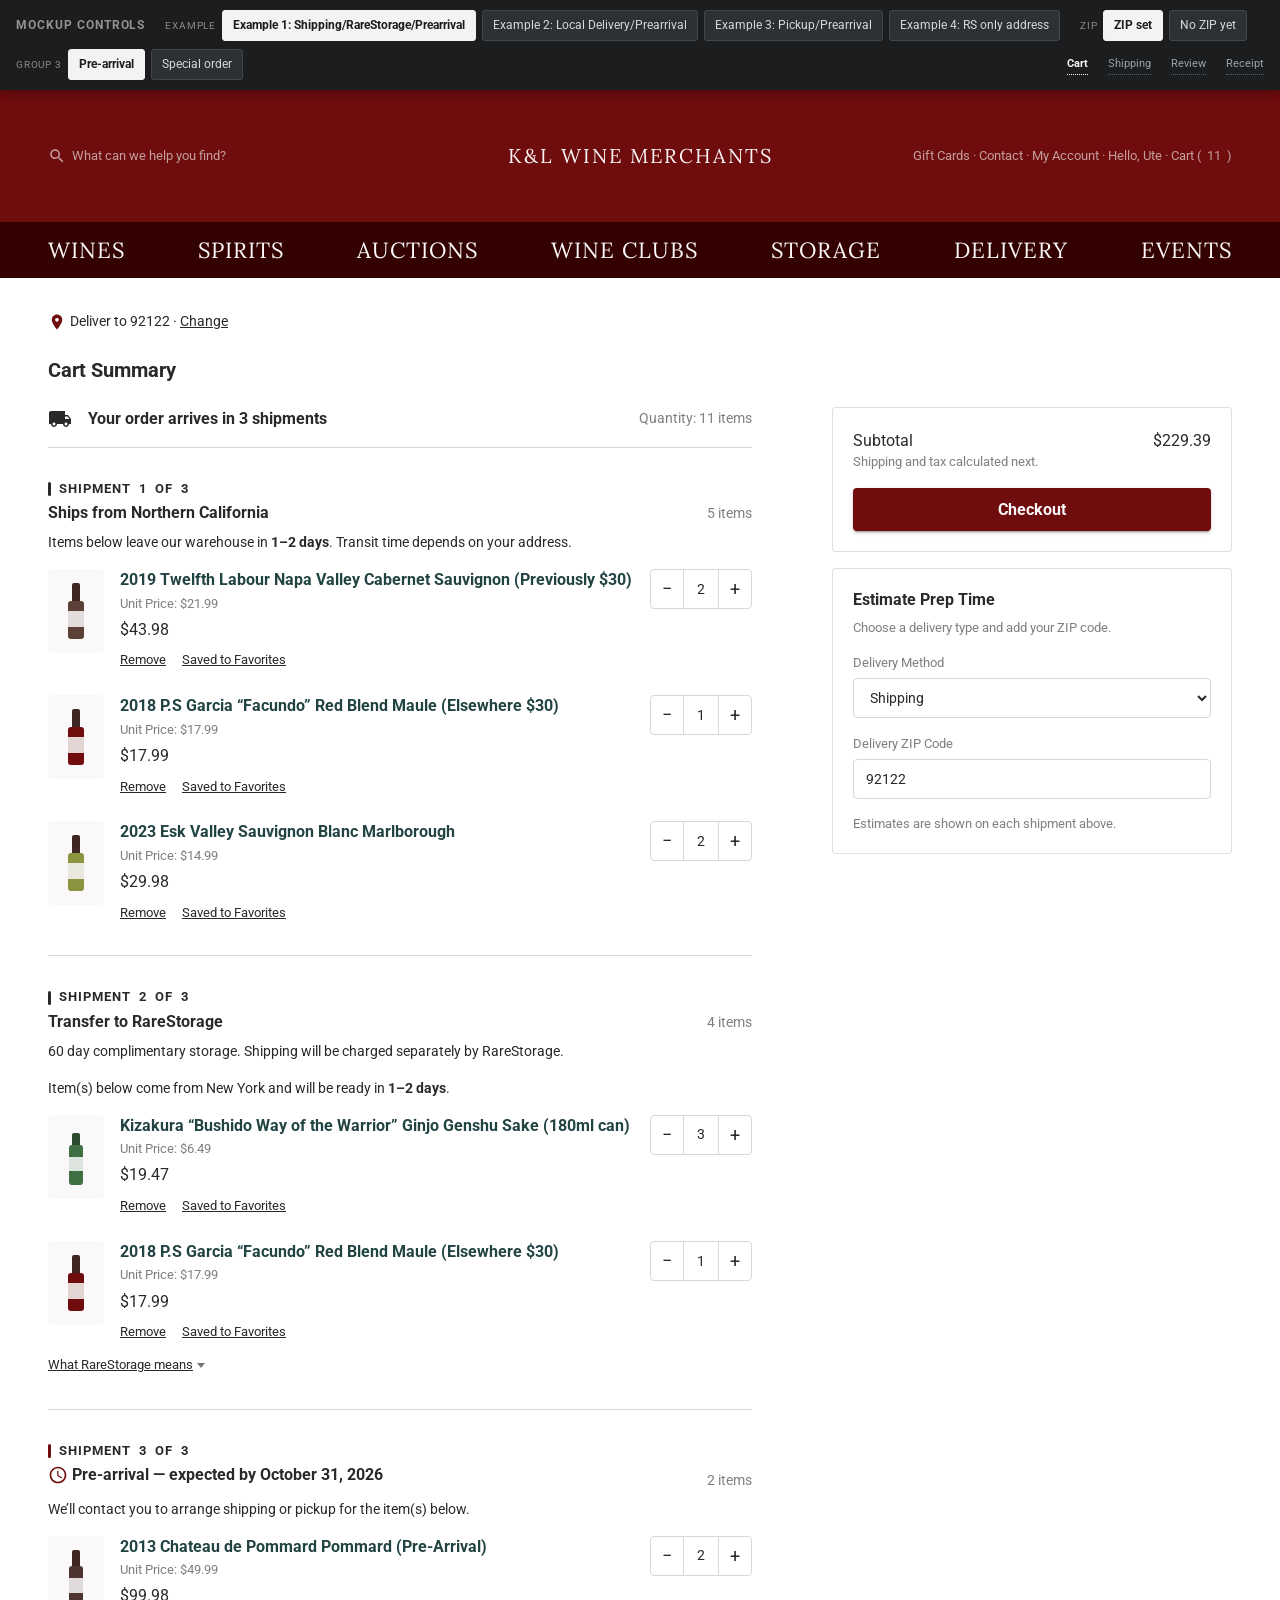
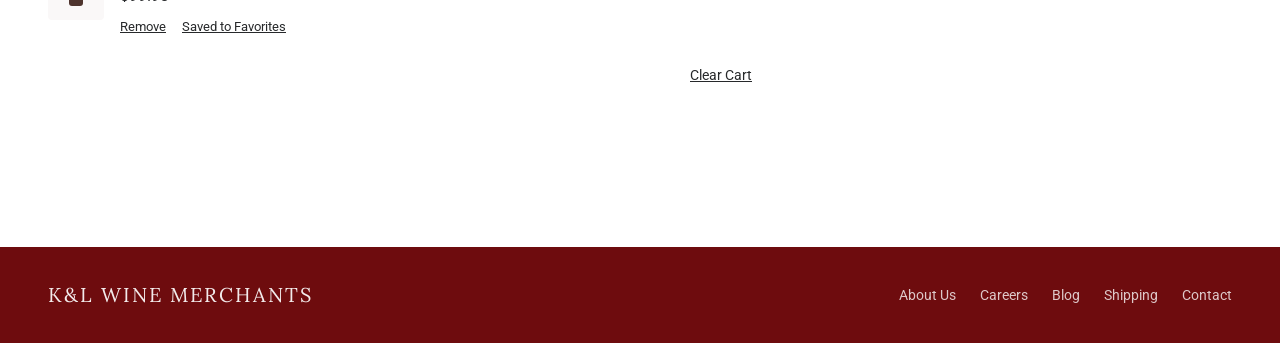
==== commit acb2e708: "Cart Summary with no ZIP: the flat cart" ====
--- a/Mockups/CheckoutMessage/cart-summary.html
+++ b/Mockups/CheckoutMessage/cart-summary.html
@@ -98,6 +98,12 @@
     <button data-ctl="fulfilment" data-val="delivery">Example 2: Local Delivery/Prearrival</button>
     <button data-ctl="fulfilment" data-val="pickup">Example 3: Pickup/Prearrival</button>
     <button data-ctl="fulfilment" data-val="rsonly">Example 4: RS only address</button>
+  </span>
+
+  <span class="mock-bar__group">
+    <span class="mock-bar__label">ZIP</span>
+    <button data-ctl="zip" data-val="yes">ZIP set</button>
+    <button data-ctl="zip" data-val="no">No ZIP yet</button>
   </span>
 
   <span class="mock-bar__group">
@@ -179,8 +185,10 @@
 
   <div class="page-title">
     <h1 class="t-h4" data-design-token="typography.variants.h4 colors.text.primary" data-mui-component="Typography variant=h4">Cart Summary</h1>
-    <!-- Item count moved onto the summary line below, as "Quantity: N items". -->
-
+    <!-- WITH a ZIP the item count lives on the order-level summary line below, as
+         "Quantity: N items". WITHOUT one there is no summary line, so the count comes
+         back up here — which is where the live page keeps it. -->
+    <span class="t-body2" data-when="zip:no" data-design-token="typography.variants.body2 colors.text.secondary">11 items</span>
   </div>
 
   <div class="checkout-layout">
@@ -197,7 +205,7 @@
       <!-- All three examples use the same line; the count comes from however
            many groups are actually visible. -->
       <div class="order-summary-msg"
-           data-when="fulfilment:shipping|delivery|pickup|rsonly; composition:full|canv"
+           data-when="zip:yes; fulfilment:shipping|delivery|pickup|rsonly; composition:full|canv"
            data-design-token="colors.grey.border spacing.md spacing.xl">
         <svg class="order-summary-msg__icon" viewBox="0 0 24 24" aria-hidden="true"
              data-design-token="colors.brand.charcoal"><path d="M20 8h-3V4H3c-1.1 0-2 .9-2 2v11h2c0 1.66 1.34 3 3 3s3-1.34 3-3h6c0 1.66 1.34 3 3 3s3-1.34 3-3h2v-5l-3-4zM6 18.5c-.83 0-1.5-.67-1.5-1.5s.67-1.5 1.5-1.5 1.5.67 1.5 1.5-.67 1.5-1.5 1.5zm13.5-9l1.96 2.5H17V9.5h2.5zm-1.5 9c-.83 0-1.5-.67-1.5-1.5s.67-1.5 1.5-1.5 1.5.67 1.5 1.5-.67 1.5-1.5 1.5z"/></svg>
@@ -237,7 +245,163 @@
         local delivery / pickup consolidation instead — see Sub-section C in each.)
       </div>
 
-      <div class="ship-groups">
+      <!-- ═══════════════════════════════════════════════════════════════
+           NO ZIP CODE YET — THE FLAT CART
+           >>> DELIVERABLE <<<  Added 2026-08-26.
+
+           Every message on this page is derived from a destination: which
+           warehouse serves it, whether stock has to be transferred, how many
+           shipments that makes, how long each takes. With no ZIP code there is
+           no destination, so there is nothing true to say — and the page says
+           nothing. It is a flat list of what is in the cart, which is what the
+           live page does today.
+
+           NOT a degraded version of the grouped view. No group headings, no
+           sub-sections, no messages, no shipment count, no timings, no
+           "estimates unavailable" placeholder. A greyed-out or hedged version of
+           the real thing would invite the shopper to read meaning into an
+           absence; the flat list simply has not asked the question yet.
+
+           THE ONE PLACE THAT DOES SPEAK is the rail: "Estimate Prep Time" is
+           where the ZIP goes in, and it is the only thing on the page that
+           refers to what is missing.
+
+           SAME LIST IN ALL FOUR EXAMPLES, deliberately: the examples differ by
+           destination, and there is no destination here. This is also why the
+           split item appears once — see the note on it below.
+           ═══════════════════════════════════════════════════════════════ -->
+      <div class="cart-flat" data-when="zip:no">
+
+        <!-- Column header, as on the live cart. The grouped view has no room for
+             it — the steppers sit under a shipment heading instead. -->
+        <div class="cart-flat__head" data-design-token="typography.variants.caption typography.fontWeight.bold colors.text.secondary">
+          QTY
+        </div>
+
+          <div class="cart-item" data-design-token="spacing.md spacing.lg">
+            <div class="cart-item__thumb" data-design-token="colors.background.subtle components.card.borderRadius">
+              <svg viewBox="0 0 22 60" aria-hidden="true"><rect x="7" y="2" width="8" height="20" rx="2" fill="#3E2723"/><rect x="3" y="20" width="16" height="38" rx="3" fill="#5D4037"/><rect x="3" y="30" width="16" height="16" fill="#FAF8F8" opacity=".85"/></svg>
+            </div>
+            <div class="cart-item__body">
+              <div class="cart-item__name" data-design-token="typography.variants.h5 colors.text.linked" data-mui-component="Typography variant=h5">
+                2019 Twelfth Labour Napa Valley Cabernet Sauvignon (Previously $30)
+              </div>
+              <div class="cart-item__unit" data-design-token="typography.variants.caption colors.text.secondary">Unit Price: $21.99</div>
+              <div class="cart-item__total" data-design-token="typography.variants.body1 colors.text.primary">$43.98</div>
+              <div class="cart-item__actions">
+                <span class="cart-item__action">Remove</span>
+                <span class="cart-item__action">Save to Favorites</span>
+              </div>
+            </div>
+            <div class="cart-item__qty">
+              <div class="qty-stepper" data-design-token="components.input.borderRadius colors.grey.border components.input.height" data-mui-component="ButtonGroup">
+                <button type="button" aria-label="Decrease quantity">&minus;</button>
+                <span class="qty-stepper__value">2</span>
+                <button type="button" aria-label="Increase quantity">+</button>
+              </div>
+            </div>
+          </div>
+          <div class="cart-item" data-design-token="spacing.md spacing.lg">
+            <!-- THE SPLIT ITEM, WHOLE. With a ZIP this line appears twice — 1 bottle in
+                 the carrier group, 1 in the RareStorage group — and nothing explains why
+                 (the deferred split-quantity disclosure, NOTES.md "Deferred"). Here it is
+                 one row of 2, because a cart line is one row until a destination splits
+                 it. The flat view has no split to disclose. -->
+            <div class="cart-item__thumb" data-design-token="colors.background.subtle components.card.borderRadius">
+              <svg viewBox="0 0 22 60" aria-hidden="true"><rect x="7" y="2" width="8" height="20" rx="2" fill="#3E2723"/><rect x="3" y="20" width="16" height="38" rx="3" fill="#6E0C0E"/><rect x="3" y="30" width="16" height="16" fill="#FAF8F8" opacity=".85"/></svg>
+            </div>
+            <div class="cart-item__body">
+              <div class="cart-item__name" data-design-token="typography.variants.h5 colors.text.linked" data-mui-component="Typography variant=h5">
+                2018 P.S Garcia &ldquo;Facundo&rdquo; Red Blend Maule (Elsewhere $30)
+              </div>
+              <div class="cart-item__unit" data-design-token="typography.variants.caption colors.text.secondary">Unit Price: $17.99</div>
+              <div class="cart-item__total" data-design-token="typography.variants.body1 colors.text.primary">$35.98</div>
+              <div class="cart-item__actions">
+                <span class="cart-item__action">Remove</span>
+                <span class="cart-item__action">Save to Favorites</span>
+              </div>
+            </div>
+            <div class="cart-item__qty">
+              <div class="qty-stepper" data-design-token="components.input.borderRadius colors.grey.border components.input.height" data-mui-component="ButtonGroup">
+                <button type="button" aria-label="Decrease quantity">&minus;</button>
+                <span class="qty-stepper__value">2</span>
+                <button type="button" aria-label="Increase quantity">+</button>
+              </div>
+            </div>
+          </div>
+          <div class="cart-item" data-design-token="spacing.md spacing.lg">
+            <div class="cart-item__thumb" data-design-token="colors.background.subtle components.card.borderRadius">
+              <svg viewBox="0 0 22 60" aria-hidden="true"><rect x="7" y="2" width="8" height="20" rx="2" fill="#3E2723"/><rect x="3" y="20" width="16" height="38" rx="3" fill="#8D9440"/><rect x="3" y="30" width="16" height="16" fill="#FAF8F8" opacity=".85"/></svg>
+            </div>
+            <div class="cart-item__body">
+              <div class="cart-item__name" data-design-token="typography.variants.h5 colors.text.linked" data-mui-component="Typography variant=h5">
+                2023 Esk Valley Sauvignon Blanc Marlborough
+              </div>
+              <div class="cart-item__unit" data-design-token="typography.variants.caption colors.text.secondary">Unit Price: $14.99</div>
+              <div class="cart-item__total" data-design-token="typography.variants.body1 colors.text.primary">$29.98</div>
+              <div class="cart-item__actions">
+                <span class="cart-item__action">Remove</span>
+                <span class="cart-item__action">Save to Favorites</span>
+              </div>
+            </div>
+            <div class="cart-item__qty">
+              <div class="qty-stepper" data-design-token="components.input.borderRadius colors.grey.border components.input.height" data-mui-component="ButtonGroup">
+                <button type="button" aria-label="Decrease quantity">&minus;</button>
+                <span class="qty-stepper__value">2</span>
+                <button type="button" aria-label="Increase quantity">+</button>
+              </div>
+            </div>
+          </div>
+          <div class="cart-item" data-design-token="spacing.md spacing.lg">
+            <div class="cart-item__thumb" data-design-token="colors.background.subtle components.card.borderRadius">
+              <svg viewBox="0 0 22 60" aria-hidden="true"><rect x="7" y="6" width="8" height="14" rx="2" fill="#2E4A2E"/><rect x="4" y="18" width="14" height="40" rx="3" fill="#3F7043"/><rect x="4" y="30" width="14" height="14" fill="#FAF8F8" opacity=".85"/></svg>
+            </div>
+            <div class="cart-item__body">
+              <div class="cart-item__name" data-design-token="typography.variants.h5 colors.text.linked" data-mui-component="Typography variant=h5">
+                Kizakura &ldquo;Bushido Way of the Warrior&rdquo; Ginjo Genshu Sake (180ml can)
+              </div>
+              <div class="cart-item__unit" data-design-token="typography.variants.caption colors.text.secondary">Unit Price: $6.49</div>
+              <div class="cart-item__total" data-design-token="typography.variants.body1 colors.text.primary">$19.47</div>
+              <div class="cart-item__actions">
+                <span class="cart-item__action">Remove</span>
+                <span class="cart-item__action">Save to Favorites</span>
+              </div>
+            </div>
+            <div class="cart-item__qty">
+              <div class="qty-stepper" data-design-token="components.input.borderRadius colors.grey.border components.input.height" data-mui-component="ButtonGroup">
+                <button type="button" aria-label="Decrease quantity">&minus;</button>
+                <span class="qty-stepper__value">3</span>
+                <button type="button" aria-label="Increase quantity">+</button>
+              </div>
+            </div>
+          </div>
+          <div class="cart-item" data-design-token="spacing.md spacing.lg">
+            <div class="cart-item__thumb" data-design-token="colors.background.subtle components.card.borderRadius">
+              <svg viewBox="0 0 22 60" aria-hidden="true"><rect x="7" y="2" width="8" height="18" rx="2" fill="#3E2723"/><rect x="4" y="18" width="14" height="40" rx="3" fill="#4E342E"/><rect x="4" y="30" width="14" height="15" fill="#FAF8F8" opacity=".85"/></svg>
+            </div>
+            <div class="cart-item__body">
+              <div class="cart-item__name" data-design-token="typography.variants.h5 colors.text.linked" data-mui-component="Typography variant=h5">
+                2013 Chateau de Pommard Pommard (Pre-Arrival)
+              </div>
+              <div class="cart-item__unit" data-design-token="typography.variants.caption colors.text.secondary">Unit Price: $49.99</div>
+              <div class="cart-item__total" data-design-token="typography.variants.body1 colors.text.primary">$99.98</div>
+              <div class="cart-item__actions">
+                <span class="cart-item__action">Remove</span>
+                <span class="cart-item__action">Save to Favorites</span>
+              </div>
+            </div>
+            <div class="cart-item__qty">
+              <div class="qty-stepper" data-design-token="components.input.borderRadius colors.grey.border components.input.height" data-mui-component="ButtonGroup">
+                <button type="button" aria-label="Decrease quantity">&minus;</button>
+                <span class="qty-stepper__value">2</span>
+                <button type="button" aria-label="Increase quantity">+</button>
+              </div>
+            </div>
+          </div>
+
+      </div>
+
+      <div class="ship-groups" data-when="zip:yes">
 
         <!-- ═══════════════════════════════════════════════════════════════
              GROUP 1 (EXAMPLE 2) — LOCAL DELIVERY, CONSOLIDATED
@@ -743,9 +907,12 @@
             Items below leave our warehouse in <strong>1&ndash;2 days</strong>. Transit time depends on your address.
             <span class="flag flag--changed">Reworded</span>
           </p>
-          <p class="ship-group__msg" data-when="fulfilment:shipping; zip:no" data-design-token="typography.variants.body2 colors.text.primary">
-            Items below leave our warehouse in <strong>1&ndash;2 days</strong>. Add a ZIP code for shipping options.
-          </p>
+          <!-- REMOVED 2026-08-26. This was the no-ZIP variant: "Items below leave our
+               warehouse in 1-2 days. Add a ZIP code for shipping options." It cannot
+               render any more — with no ZIP there are no groups at all, only the flat
+               list above — and it was making a claim the flat view refuses to make. A
+               1-2 day dispatch window is a property of the warehouse that serves the
+               destination, so without a destination it is not knowable. -->
 
           <div class="ship-group__items">
 
@@ -1315,8 +1482,13 @@
         <p class="t-caption" data-when="zip:yes" data-design-token="typography.variants.caption colors.text.secondary">
           Estimates are shown on each shipment above.
         </p>
+        <!-- REWORDED 2026-08-26 with the flat cart. The old line promised a partial
+             answer — "Without a ZIP we can only show time to leave our warehouse" — and
+             the flat cart shows no timings at all, because dispatch time depends on
+             which warehouse serves the address. This says what the ZIP unlocks instead
+             of what is missing. -->
         <p class="t-caption" data-when="zip:no" data-design-token="typography.variants.caption colors.text.secondary">
-          Without a ZIP we can only show time to leave our warehouse.
+          Add a ZIP code to see how this order will be split and when each part is ready.
         </p>
       </div>
 
@@ -1338,18 +1510,16 @@
 
 <script src="_shared/checkout-mock.js"></script>
 <script>
-  /* `zip` and `composition` stay in the state with no toolbar controls. Their
-     variants are DORMANT, not deleted:
-
-       zip:no        the cart before a ZIP code is entered — needs more design work,
-                     cut from the first stakeholder review rather than abandoned
-       composition   the four basket shapes (CA only, all-RareStorage, and so on)
-
-     Both are still reachable on the URL for an internal look:
-       ?zip=no        ?composition=canv | ca | allrs
-
-     Restore either control by putting its buttons back in the toolbar; nothing else
-     has to change. The `data-when` conditions throughout the file are untouched. */
+  /* `zip` now has a toolbar control: the no-ZIP cart was designed on 2026-08-26 and
+     is a reviewable state rather than a gap. `zip:no` renders the flat cart and hides
+     every grouped block, because grouping is derived from a destination.
+
+     `composition` is still DORMANT — the four basket shapes (CA only, all-RareStorage,
+     and so on) have no buttons, and are reachable on the URL for an internal look:
+       ?composition=canv | ca | allrs      ?zip=no
+
+     Restore its control by putting the buttons back in the toolbar; nothing else has
+     to change. The `data-when` conditions throughout the file are untouched. */
   KLMock.init({
     fulfilment:  "shipping",
     composition: "full",
@@ -1359,12 +1529,17 @@
 
   window.onMockRender = function (state) {
     /* Some toolbar combinations have no groups at all (Example 3 has no
-       RareStorage). Show a note rather than a blank column. */
+       RareStorage). Show a note rather than a blank column.
+
+       Never in the no-ZIP state: there are no groups there BY DESIGN — the flat cart
+       is the whole column — so the guard would report the design as a broken
+       combination. */
     var shown = Array.prototype.filter.call(
       document.querySelectorAll("[data-group]"),
       function (g) { return !g.classList.contains("is-hidden"); }
     ).length;
-    document.querySelector('[data-block="empty"]').classList.toggle("is-hidden", shown > 0);
+    document.querySelector('[data-block="empty"]')
+      .classList.toggle("is-hidden", shown > 0 || state.zip === "no");
   };
   KLMock.render();
 </script>
--- a/Mockups/CheckoutMessage/_shared/checkout-mock.css
+++ b/Mockups/CheckoutMessage/_shared/checkout-mock.css
@@ -409,6 +409,24 @@
    separates the rows, which is what makes the group read as a single unit. */
 .ship-group__items { display: flex; flex-direction: column; gap: var(--spacing-lg); }
 
+/* ── The cart before a ZIP code — a flat list, no grouping ────────────────
+   These rows carry rules between them and the grouped rows above deliberately
+   do not. In a group, the shipment heading is the boundary and space alone
+   separates the items inside it; a rule there would compete with the heading
+   and split one shipment into three. With no heading there is nothing marking
+   where one item ends, so the rule does that job — which is also what the live
+   cart does today. Same component, different separator, for a stated reason. */
+.cart-flat { display: flex; flex-direction: column; }
+.cart-flat__head {
+  font-size: var(--font-size-caption); line-height: var(--line-height-caption);
+  font-weight: var(--font-weight-bold); color: var(--color-text-secondary);
+  text-align: right;
+  padding-bottom: var(--spacing-sm);
+  border-bottom: 0.5px solid var(--color-grey-border);
+}
+.cart-flat .cart-item { padding: var(--spacing-lg) 0; }
+.cart-flat .cart-item + .cart-item { border-top: 0.5px solid var(--color-grey-border); }
+
 /* ── Sub-section within a shipment ────────────────────────────────────────
    Local delivery consolidates several source stores into ONE shipment, but
    each source has its own timing. So the group stays one shipment, and the
@@ -894,10 +912,28 @@
    amounts stay, because this is the page where the shopper checks what they are
    paying for — that is the difference from the shipping page's preview rows,
    which drop the amounts too. */
-.cart-item__qtystatic {
-  font-size: var(--font-size-body2); line-height: var(--line-height-body2);
-  color: var(--color-text-secondary); white-space: nowrap;
-}
+/* ── Review and receipt item rows: quantity inline, amount right ──────────
+   Restored 2026-08-26 to the live layout (see the Order Summary on the live
+   review page): the quantity sits after the unit price on one caption line,
+   and the line total is right-aligned in the row's third column. The mockups
+   had put "Qty N" in that column and the total under the unit price, which
+   split one number away from the two it belongs with. The cart keeps its
+   stepper in the third column — there the quantity is editable. */
+.cart-item__qtyinline {
+  margin-left: var(--spacing-md);
+  color: var(--color-text-secondary);
+  white-space: nowrap;
+}
+.cart-item__amount {
+  font-size: var(--font-size-body1); line-height: var(--line-height-body1);
+  color: var(--color-text-primary);
+  text-align: right; white-space: nowrap;
+}
+
+/* .cart-item__qtystatic was the right-column "Qty N" on review and receipt.
+   Unused since 2026-08-26 — the quantity moved inline after the unit price and
+   the amount took that column. Kept as a note rather than a live rule so the
+   class name does not look like an omission if it turns up in an old snapshot. */
 
 /* Total value — price1, regular weight, matching the live page. */
 .rail-row--total .rail-row__value--price {
@@ -937,6 +973,17 @@
 /* The order number is a reference the shopper quotes to us, not the name of the
    thing — so it sits under the shipment heading rather than replacing it, which
    is how the live page has it (Order # as the h4, the service as body text). */
+/* Service and its fee, on the shipment that has one. Live's review page shows both
+   (ShipwayDescription as the order label, "Shipping Fee: $61.00" beneath); the receipt
+   restores them because the service is the promise the shopper paid for and the fee is
+   what they reconcile. Sits above the order number, in body2 so the order number stays
+   the largest thing in the block. */
+.receipt-head__service {
+  font-size: var(--font-size-body2); line-height: var(--line-height-body2);
+  color: var(--color-text-primary); margin-top: 2px;
+}
+.receipt-head__service strong { font-weight: var(--font-weight-bold); }
+
 .receipt-head__order {
   font-size: var(--font-size-body1); line-height: var(--line-height-body1);
   color: var(--color-text-primary); margin-top: 2px;
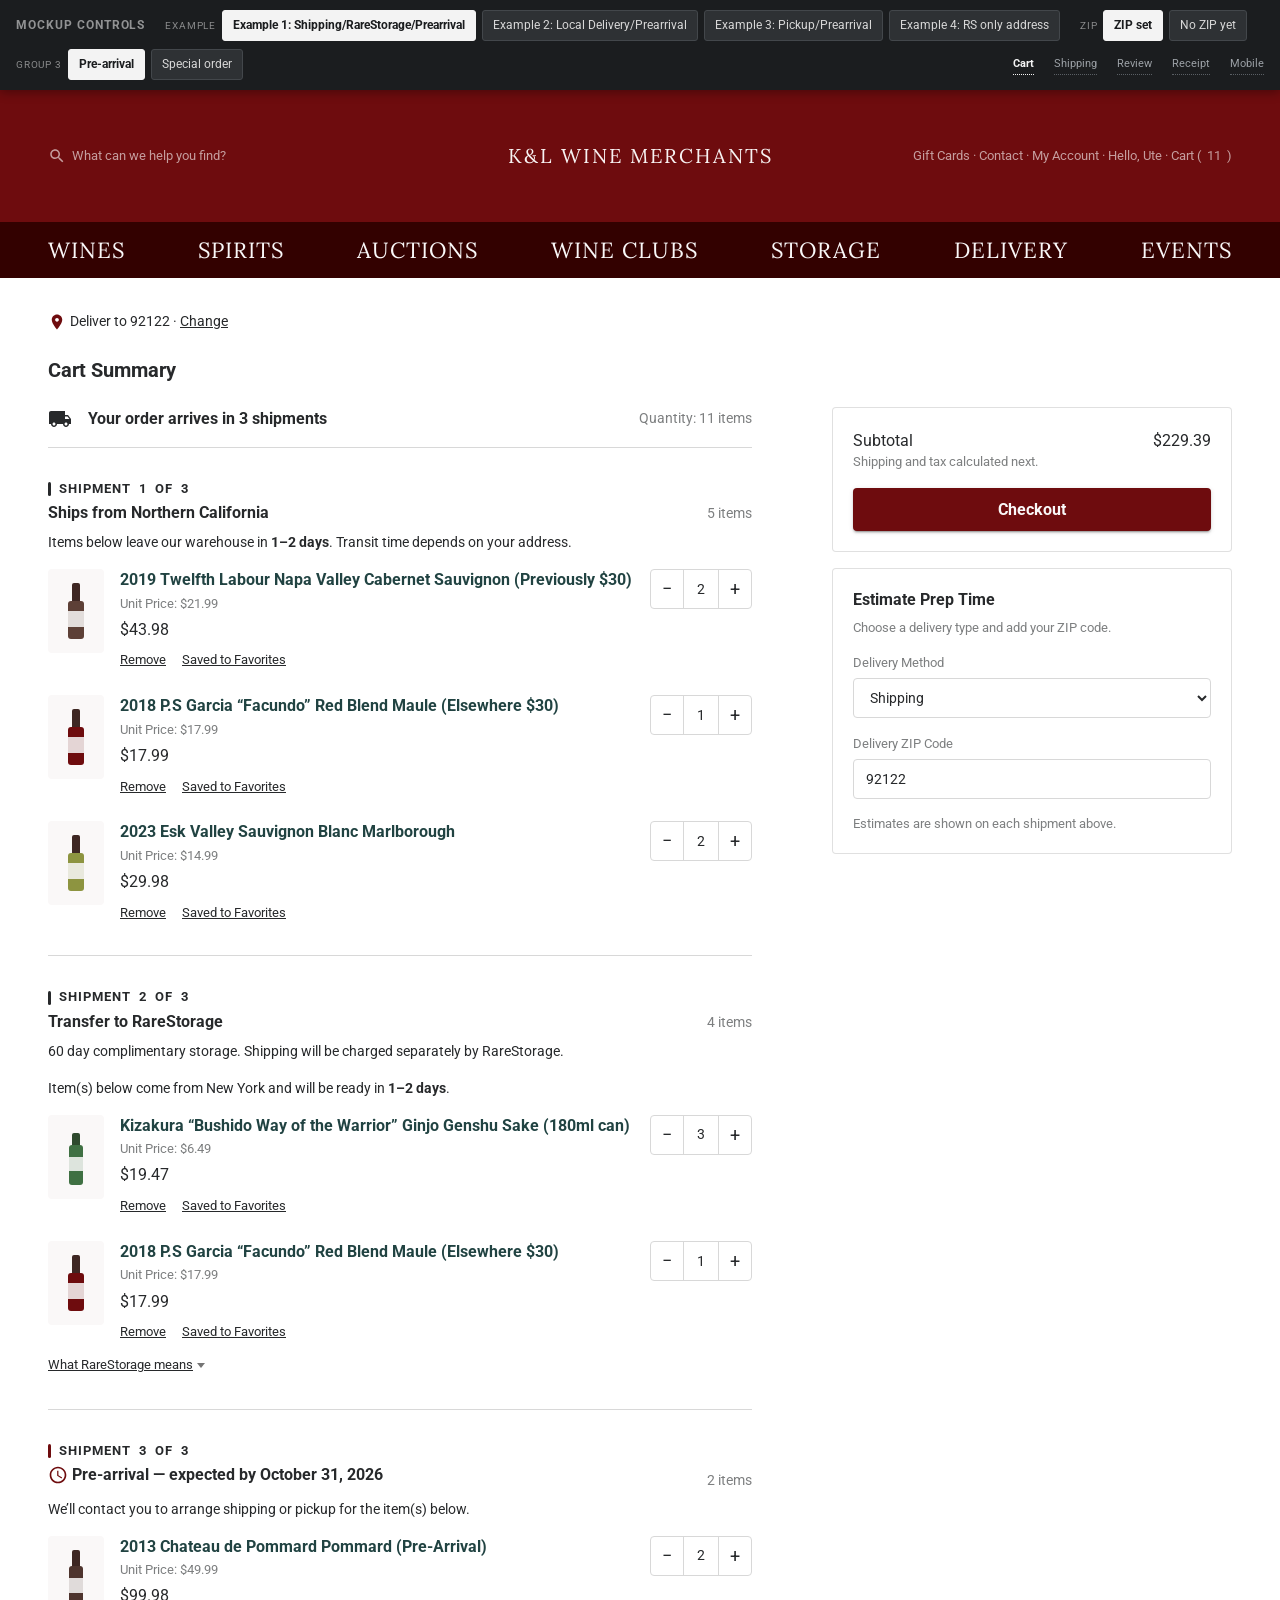
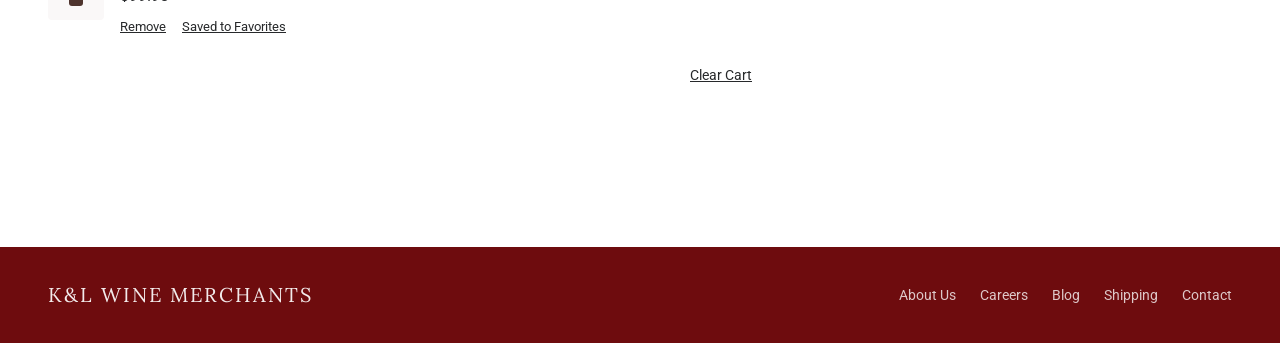
==== commit 509502da: "Mobile: media layer, phone frame, bottom sheet" ====
--- a/Mockups/CheckoutMessage/cart-summary.html
+++ b/Mockups/CheckoutMessage/cart-summary.html
@@ -84,6 +84,7 @@
 
 <link rel="stylesheet" href="../../KL-Design_System/tokens.css">
 <link rel="stylesheet" href="_shared/checkout-mock.css">
+<link rel="stylesheet" href="_shared/checkout-mock-mobile.css">
 <link href="https://fonts.googleapis.com/css2?family=Lora:wght@400;500&family=Roboto:wght@400;500;600;700&display=swap" rel="stylesheet">
 </head>
 <body>
@@ -117,6 +118,7 @@
   <a class="mock-bar__page" href="shipping-methods.html">Shipping</a>
   <a class="mock-bar__page" href="order-review.html">Review</a>
   <a class="mock-bar__page" href="receipt.html">Receipt</a>
+  <a class="mock-bar__page" href="phone.html">Mobile</a>
 </div>
 
 
@@ -1509,6 +1511,7 @@
 </footer>
 
 <script src="_shared/checkout-mock.js"></script>
+<script src="_shared/checkout-sheet.js"></script>
 <script>
   /* `zip` now has a toolbar control: the no-ZIP cart was designed on 2026-08-26 and
      is a reviewable state rather than a gap. `zip:no` renders the flat cart and hides
--- a/Mockups/CheckoutMessage/_shared/checkout-mock-mobile.css
+++ b/Mockups/CheckoutMessage/_shared/checkout-mock-mobile.css
@@ -0,0 +1,227 @@
+/* ============================================================================
+   CHECKOUT SHIPMENT MESSAGING — MOBILE
+   Loaded after checkout-mock.css by all four pages.
+
+   WHY A SEPARATE FILE, NOT A SEPARATE SET OF PAGES
+     Every sentence on these pages has been reviewed one at a time and signed
+     off. Duplicating the pages for mobile would duplicate all of it, and the
+     next wording change would have to be made twice — which is how two designs
+     that were once the same start to disagree. There is one source per page;
+     this file is the mobile layer over it.
+
+   BREAKPOINTS come from the app's own theme (KLWines.ReactWeb/src/theme.ts):
+       xs 320 · sm 600 · md 960 · lg 1200 · xl 1536
+   The base stylesheet is already mobile-first and stacks below 1200px, so what
+   is here is genuinely mobile-only work: 599px and below, which is what
+   `useViewport().mobile` means in the app (`isSmallerThan("sm")`).
+
+   THE BOTTOM SHEET is at the end of this file. There is exactly ONE bottom
+   sheet in the live app — see the block comment above it before adding another.
+   ============================================================================ */
+
+
+/* ══════════════════════════════════════════════════════════════════════════
+   PHONE-FRAME CHROME
+   The mockup toolbar is hidden when a page is opened inside phone.html, which
+   supplies its own controls. Driven by ?chrome=off, handled in
+   checkout-mock.js — not by a media query: at 390px in a real phone browser
+   the toolbar is still wanted.
+   ══════════════════════════════════════════════════════════════════════════ */
+
+.mock-chrome-off .mock-bar { display: none; }
+
+
+@media (max-width: 599px) {
+
+  /* ── Page rhythm ───────────────────────────────────────────────────────
+     32px of air above the first heading is a desktop proportion; on a 390px
+     screen it costs a fifth of the first viewport for nothing. */
+  .page-body { padding-top: var(--spacing-lg); padding-bottom: var(--spacing-2xl); }
+
+  .checkout-layout { gap: var(--spacing-lg); }
+
+
+  /* ── Order-level summary ───────────────────────────────────────────────
+     One line at desktop: icon · "Your order arrives in 3 shipments" ·
+     "Quantity: 11 items". At 358px of usable width the statement and the
+     figure fight over the same row and the statement loses, so the figure
+     drops below it. It stays second in the reading order either way. */
+  .order-summary-msg { align-items: flex-start; flex-wrap: wrap; }
+  .order-summary-msg__body { flex-basis: calc(100% - 40px); }
+  .order-summary-msg__qty { flex-basis: 100%; padding-left: 40px; margin-top: var(--spacing-xs); }
+
+
+  /* ── Shipment groups ───────────────────────────────────────────────────
+     48px between groups reads as "these are separate things" on a desktop
+     column; on a phone the shopper only ever sees one group at a time, so the
+     gap is spent scrolling. 32px still separates them clearly, and the rule
+     above each group is doing most of the work. */
+  .ship-groups { gap: var(--spacing-xl); }
+  .ship-group.has-divider { padding-top: var(--spacing-xl); }
+
+
+  /* ── Cart rows ─────────────────────────────────────────────────────────
+     THE STEPPER DROPS BELOW THE ITEM, and this is the one real layout change
+     on the cart.
+
+     Desktop is three columns: thumb 56 · name · stepper 100. At 390px that
+     leaves the name about 165px, and a K&L product name is long — "2019
+     Twelfth Labour Napa Valley Cabernet Sauvignon (Previously $30)" takes four
+     lines in that column, and "Remove / Saved to Favorites" breaks in half
+     underneath it. The row stops being scannable, which is the one thing a
+     cart row has to be.
+
+     So the stepper moves to its own row, right-aligned under the item it
+     belongs to, and the thumb spans both rows to keep them tied together. The
+     name gets the full ~290px and settles at two lines.
+
+     No markup changes — the grid is re-described, and the DOM order (thumb,
+     body, stepper) already reads correctly to a screen reader either way. */
+  .cart-item { gap: var(--spacing-sm) var(--spacing-md); grid-template-columns: 56px minmax(0, 1fr); }
+  .cart-item__thumb { grid-row: 1 / span 2; }
+  .cart-item__body  { grid-column: 2; grid-row: 1; }
+  .cart-item__qty   { grid-column: 2; grid-row: 2; justify-self: end; }
+
+  .ship-group__items { gap: var(--spacing-md); }
+  .cart-flat .cart-item { padding: var(--spacing-md) 0; }
+
+
+  /* ── Cards and panels ──────────────────────────────────────────────────
+     24px of padding inside a card, on a page with 16px gutters, leaves the
+     card's own content narrower than the text outside it. */
+  .rail-card { padding: var(--spacing-md); }
+
+
+  /* ── Buttons ───────────────────────────────────────────────────────────
+     Any primary action on a phone is full width; a 200px button floating in a
+     390px column reads as secondary whatever its colour. */
+  .btn--primary { width: 100%; }
+  .btn--block { width: 100%; }
+
+}
+
+
+/* ══════════════════════════════════════════════════════════════════════════
+   BOTTOM SHEET
+   >>> DELIVERABLE <<<  Added 2026-08-26.
+
+   ⚠ READ THIS BEFORE USING IT ANYWHERE NEW.
+
+   The live app has exactly ONE bottom sheet, and it is on the checkout
+   shipping page: `ShipmentItemsPreview` (Checkout/Shipping/ShipmentItemsPreview.tsx).
+   Every other overlay in the app is a side flyout — auth anchors right, PLP
+   filters and mobile nav anchor left — or a centred Dialog, which is what the
+   receipt's Schedule Delivery uses. A bottom sheet is therefore not the
+   house pattern for "more detail on mobile"; it is one specific component, and
+   this stylesheet reproduces it rather than inventing a family.
+
+   The numbers below are that component's, not new ones:
+       borderTopLeftRadius / borderTopRightRadius   16
+       maxHeight                                    67vh
+       grab handle       40 × 4, radius 2, grey[300], mt 8 / mb 4, centred
+       header            title body1 600 + caption "N items", Close IconButton
+       rows              py 12, borderBottom 1px grey[300], last row none
+       row image         36 × 86
+   The one deliberate difference is scroll locking — see checkout-sheet.js.
+   ══════════════════════════════════════════════════════════════════════════ */
+
+.sheet-scrim {
+  position: fixed; inset: 0; z-index: 200;
+  background: rgba(0, 0, 0, .5);          /* MUI Backdrop default */
+  opacity: 0; pointer-events: none;
+  transition: opacity .22s ease;
+}
+.sheet-scrim.is-open { opacity: 1; pointer-events: auto; }
+
+.sheet {
+  position: fixed; left: 0; right: 0; bottom: 0; z-index: 201;
+  display: flex; flex-direction: column;
+  max-height: 67vh;
+  background: var(--color-bg-page);
+  border-top-left-radius: 16px; border-top-right-radius: 16px;
+  box-shadow: 0 -8px 24px rgba(0, 0, 0, .18);
+  overflow: hidden;
+  transform: translateY(100%);
+  transition: transform .26s cubic-bezier(.4, 0, .2, 1);
+}
+.sheet.is-open { transform: translateY(0); }
+.sheet:focus { outline: none; }   /* focused on open for a11y, not to be drawn */
+/* `display: flex` above would otherwise beat the [hidden] attribute, so a
+   closed sheet would stay in the layout with only a transform hiding it. */
+.sheet[hidden] { display: none; }
+
+/* Grab handle. Decorative — the sheet is not drag-dismissable in the live
+   component either (MUI Drawer, not SwipeableDrawer), so it signals "this
+   panel is temporary" and nothing more. */
+.sheet__handle {
+  width: 40px; height: 4px; border-radius: 2px;
+  margin: var(--spacing-sm) auto var(--spacing-xs);
+  background: var(--color-grey-border);   /* = grey[300] in the live component */
+  flex-shrink: 0;
+}
+
+.sheet__head {
+  display: flex; align-items: flex-start; justify-content: space-between;
+  gap: var(--spacing-md);
+  padding: 0 var(--spacing-md) var(--spacing-xs);
+  flex-shrink: 0;
+}
+.sheet__title {
+  font-size: var(--font-size-body1); line-height: var(--line-height-body1);
+  font-weight: var(--font-weight-bold); color: var(--color-text-primary);
+}
+.sheet__count {
+  font-size: var(--font-size-caption); line-height: var(--line-height-caption);
+  color: var(--color-text-secondary);
+  display: block; margin-top: 2px;
+}
+.sheet__close {
+  flex-shrink: 0; width: 40px; height: 40px; margin: -8px -8px 0 0;
+  border: none; background: none; cursor: pointer;
+  display: flex; align-items: center; justify-content: center;
+  border-radius: 50%; color: var(--color-text-primary);
+}
+.sheet__close:hover { background: var(--color-bg-subtle); }
+.sheet__close svg { width: 24px; height: 24px; fill: currentColor; }
+
+.sheet__body { padding: 0 var(--spacing-md) var(--spacing-md); overflow-y: auto; }
+
+/* Rows inside the sheet. Not .cart-item: there are no quantity steppers here —
+   the sheet answers "what is in this shipment", and the cart is where
+   quantities change. */
+.sheet-row {
+  display: flex; align-items: center; gap: var(--spacing-md);
+  padding: 12px 0;
+  border-bottom: 1px solid var(--color-grey-border);
+}
+.sheet-row:last-child { border-bottom: none; }
+.sheet-row__thumb {
+  width: 36px; height: 86px; flex-shrink: 0;
+  background: var(--color-bg-subtle); border-radius: var(--card-border-radius);
+  display: flex; align-items: center; justify-content: center;
+}
+.sheet-row__thumb svg { width: 22px; height: 60px; }
+.sheet-row__body { min-width: 0; flex: 1; }
+.sheet-row__name {
+  font-size: var(--font-size-body2); line-height: var(--line-height-body2);
+  font-weight: var(--font-weight-bold); color: var(--color-text-primary);
+}
+.sheet-row__sub {
+  font-size: var(--font-size-caption); line-height: var(--line-height-caption);
+  color: var(--color-text-secondary); margin-top: 2px;
+}
+
+/* The trigger. In the live component the shipment's availability message IS
+   the button — underlined body2 in text.secondary — which is why our shipment
+   message needs no separate "view items" link on mobile. See NOTES.md §21. */
+.sheet-trigger {
+  font: inherit; text-align: left; padding: 0; border: none; background: none;
+  cursor: pointer; color: inherit;
+}
+.sheet-trigger .sheet-trigger__label { text-decoration: underline; }
+
+/* Desktop keeps the items inline, so the trigger is not shown and the sheet
+   can never open. Mirrors `{mobile && open && <Drawer …>}`. */
+@media (min-width: 600px) {
+  .sheet, .sheet-scrim { display: none !important; }
+}
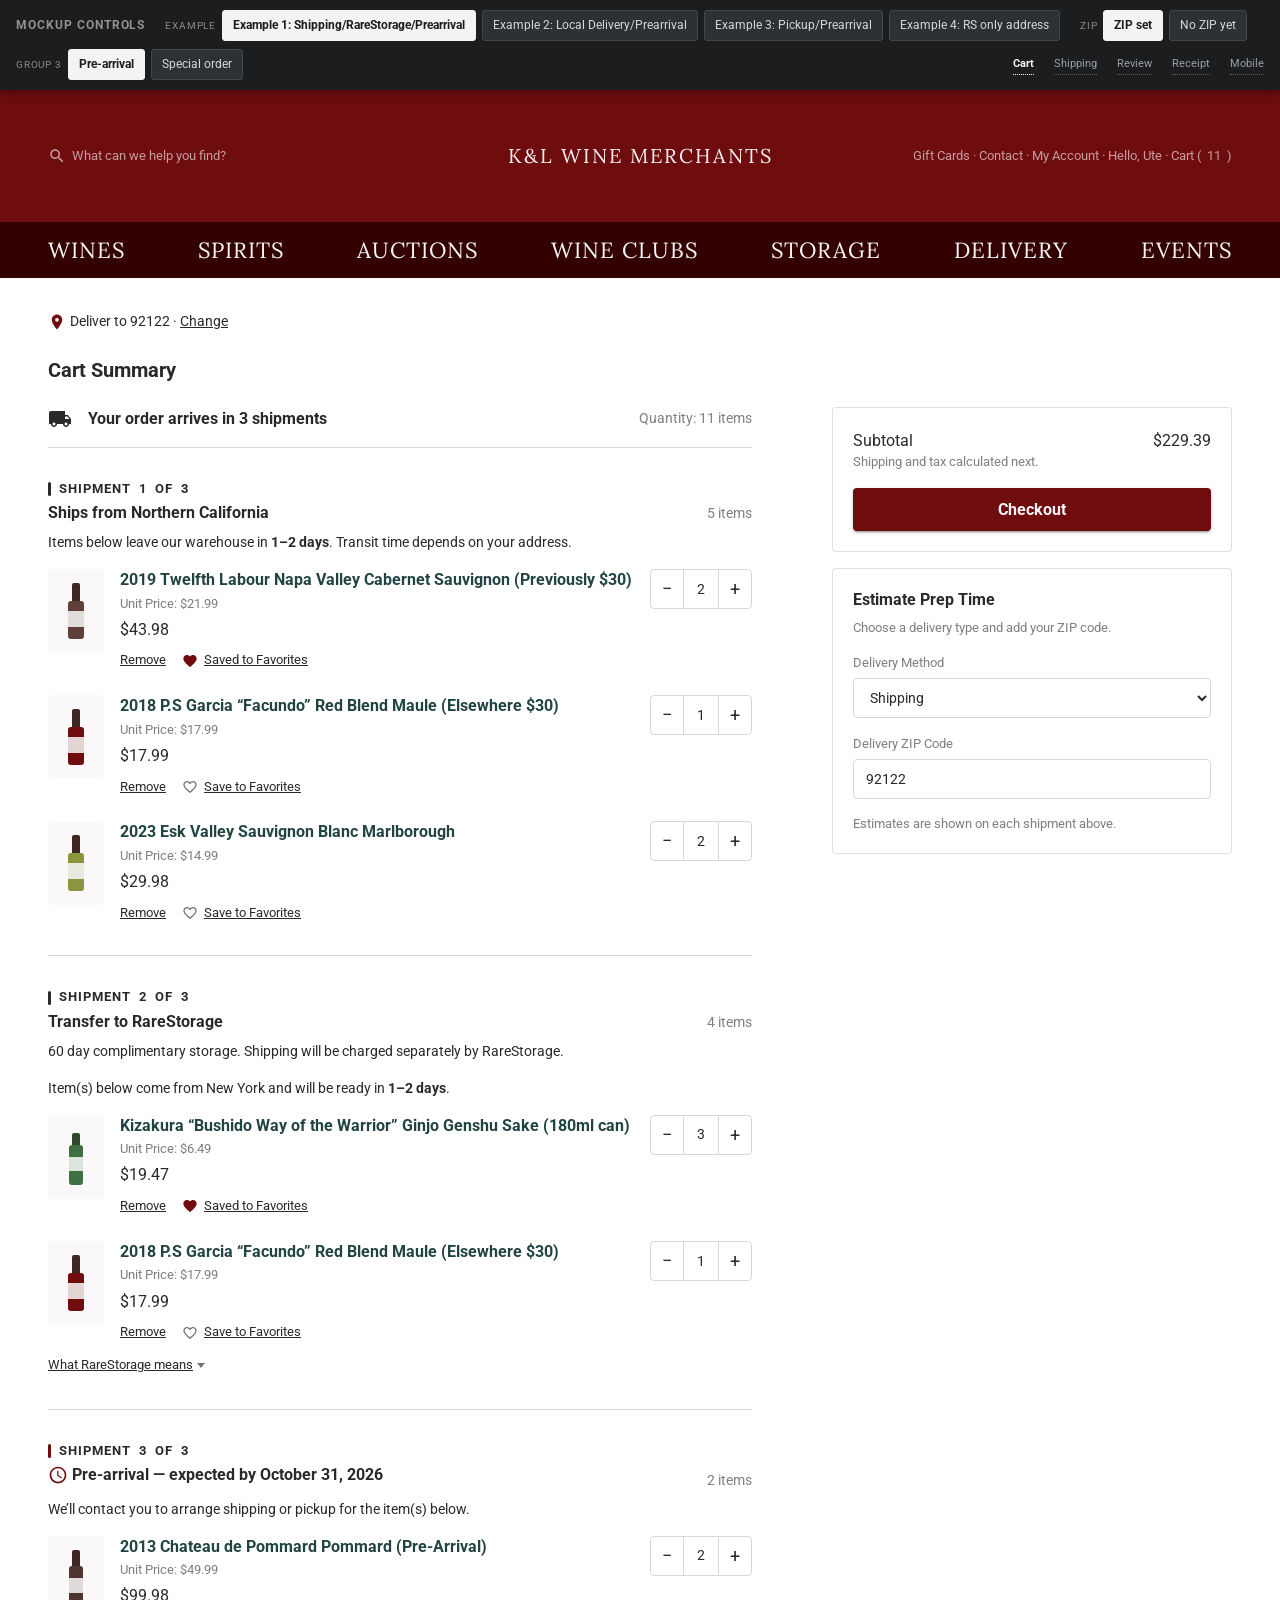
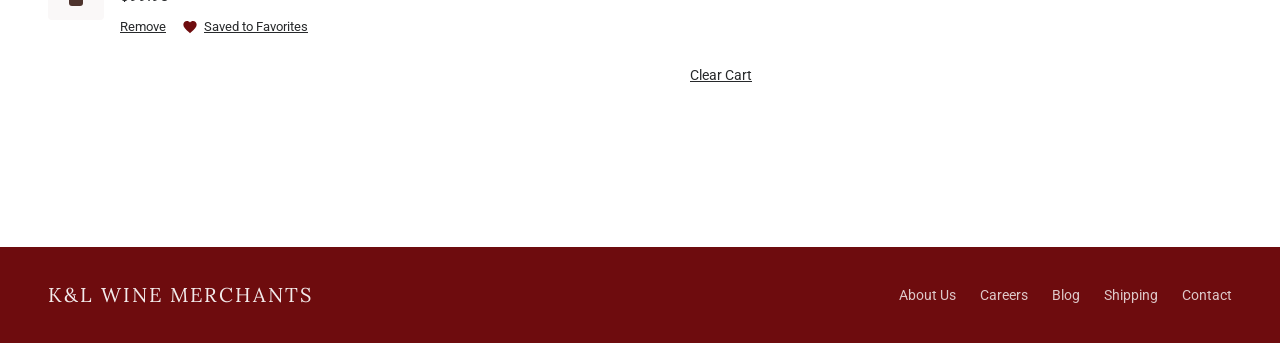
==== commit 0383b41b: "Cart favourites heart, saved and unsaved states" ====
--- a/Mockups/CheckoutMessage/cart-summary.html
+++ b/Mockups/CheckoutMessage/cart-summary.html
@@ -292,7 +292,10 @@
               <div class="cart-item__total" data-design-token="typography.variants.body1 colors.text.primary">$43.98</div>
               <div class="cart-item__actions">
                 <span class="cart-item__action">Remove</span>
-                <span class="cart-item__action">Save to Favorites</span>
+                <span class="cart-item__fav cart-item__fav--on" data-mui-component="IconButton + Link">
+                  <svg class="cart-item__heart" viewBox="0 0 24 24" aria-hidden="true" data-design-token="colors.brand.burgundy" data-mui-component="FavoriteIcon"><path d="M12 21.35l-1.45-1.32C5.4 15.36 2 12.28 2 8.5 2 5.42 4.42 3 7.5 3c1.74 0 3.41.81 4.5 2.09C13.09 3.81 14.76 3 16.5 3 19.58 3 22 5.42 22 8.5c0 3.78-3.4 6.86-8.55 11.54L12 21.35z"/></svg>
+                  <span class="cart-item__action">Saved to Favorites</span>
+                </span>
               </div>
             </div>
             <div class="cart-item__qty">
@@ -320,7 +323,10 @@
               <div class="cart-item__total" data-design-token="typography.variants.body1 colors.text.primary">$35.98</div>
               <div class="cart-item__actions">
                 <span class="cart-item__action">Remove</span>
-                <span class="cart-item__action">Save to Favorites</span>
+                <span class="cart-item__fav" data-mui-component="IconButton + Link">
+                  <svg class="cart-item__heart" viewBox="0 0 24 24" aria-hidden="true" data-design-token="colors.grey.muted" data-mui-component="FavoriteBorderIcon"><path d="M16.5 3c-1.74 0-3.41.81-4.5 2.09C10.91 3.81 9.24 3 7.5 3 4.42 3 2 5.42 2 8.5c0 3.78 3.4 6.86 8.55 11.54L12 21.35l1.45-1.32C18.6 15.36 22 12.28 22 8.5 22 5.42 19.58 3 16.5 3zm-4.4 15.55l-.1.1-.1-.1C7.14 14.24 4 11.39 4 8.5 4 6.5 5.5 5 7.5 5c1.54 0 3.04.99 3.57 2.36h1.87C13.46 5.99 14.96 5 16.5 5c2 0 3.5 1.5 3.5 3.5 0 2.89-3.14 5.74-7.9 10.05z"/></svg>
+                  <span class="cart-item__action">Save to Favorites</span>
+                </span>
               </div>
             </div>
             <div class="cart-item__qty">
@@ -343,7 +349,10 @@
               <div class="cart-item__total" data-design-token="typography.variants.body1 colors.text.primary">$29.98</div>
               <div class="cart-item__actions">
                 <span class="cart-item__action">Remove</span>
-                <span class="cart-item__action">Save to Favorites</span>
+                <span class="cart-item__fav" data-mui-component="IconButton + Link">
+                  <svg class="cart-item__heart" viewBox="0 0 24 24" aria-hidden="true" data-design-token="colors.grey.muted" data-mui-component="FavoriteBorderIcon"><path d="M16.5 3c-1.74 0-3.41.81-4.5 2.09C10.91 3.81 9.24 3 7.5 3 4.42 3 2 5.42 2 8.5c0 3.78 3.4 6.86 8.55 11.54L12 21.35l1.45-1.32C18.6 15.36 22 12.28 22 8.5 22 5.42 19.58 3 16.5 3zm-4.4 15.55l-.1.1-.1-.1C7.14 14.24 4 11.39 4 8.5 4 6.5 5.5 5 7.5 5c1.54 0 3.04.99 3.57 2.36h1.87C13.46 5.99 14.96 5 16.5 5c2 0 3.5 1.5 3.5 3.5 0 2.89-3.14 5.74-7.9 10.05z"/></svg>
+                  <span class="cart-item__action">Save to Favorites</span>
+                </span>
               </div>
             </div>
             <div class="cart-item__qty">
@@ -366,7 +375,10 @@
               <div class="cart-item__total" data-design-token="typography.variants.body1 colors.text.primary">$19.47</div>
               <div class="cart-item__actions">
                 <span class="cart-item__action">Remove</span>
-                <span class="cart-item__action">Save to Favorites</span>
+                <span class="cart-item__fav" data-mui-component="IconButton + Link">
+                  <svg class="cart-item__heart" viewBox="0 0 24 24" aria-hidden="true" data-design-token="colors.grey.muted" data-mui-component="FavoriteBorderIcon"><path d="M16.5 3c-1.74 0-3.41.81-4.5 2.09C10.91 3.81 9.24 3 7.5 3 4.42 3 2 5.42 2 8.5c0 3.78 3.4 6.86 8.55 11.54L12 21.35l1.45-1.32C18.6 15.36 22 12.28 22 8.5 22 5.42 19.58 3 16.5 3zm-4.4 15.55l-.1.1-.1-.1C7.14 14.24 4 11.39 4 8.5 4 6.5 5.5 5 7.5 5c1.54 0 3.04.99 3.57 2.36h1.87C13.46 5.99 14.96 5 16.5 5c2 0 3.5 1.5 3.5 3.5 0 2.89-3.14 5.74-7.9 10.05z"/></svg>
+                  <span class="cart-item__action">Save to Favorites</span>
+                </span>
               </div>
             </div>
             <div class="cart-item__qty">
@@ -389,7 +401,10 @@
               <div class="cart-item__total" data-design-token="typography.variants.body1 colors.text.primary">$99.98</div>
               <div class="cart-item__actions">
                 <span class="cart-item__action">Remove</span>
-                <span class="cart-item__action">Save to Favorites</span>
+                <span class="cart-item__fav" data-mui-component="IconButton + Link">
+                  <svg class="cart-item__heart" viewBox="0 0 24 24" aria-hidden="true" data-design-token="colors.grey.muted" data-mui-component="FavoriteBorderIcon"><path d="M16.5 3c-1.74 0-3.41.81-4.5 2.09C10.91 3.81 9.24 3 7.5 3 4.42 3 2 5.42 2 8.5c0 3.78 3.4 6.86 8.55 11.54L12 21.35l1.45-1.32C18.6 15.36 22 12.28 22 8.5 22 5.42 19.58 3 16.5 3zm-4.4 15.55l-.1.1-.1-.1C7.14 14.24 4 11.39 4 8.5 4 6.5 5.5 5 7.5 5c1.54 0 3.04.99 3.57 2.36h1.87C13.46 5.99 14.96 5 16.5 5c2 0 3.5 1.5 3.5 3.5 0 2.89-3.14 5.74-7.9 10.05z"/></svg>
+                  <span class="cart-item__action">Save to Favorites</span>
+                </span>
               </div>
             </div>
             <div class="cart-item__qty">
@@ -493,7 +508,10 @@
                   <div class="cart-item__total" data-design-token="typography.variants.body1 colors.text.primary">$29.98</div>
                   <div class="cart-item__actions">
                     <span class="cart-item__action">Remove</span>
-                    <span class="cart-item__action">Saved to Favorites</span>
+                    <span class="cart-item__fav cart-item__fav--on" data-mui-component="IconButton + Link">
+                      <svg class="cart-item__heart" viewBox="0 0 24 24" aria-hidden="true" data-design-token="colors.brand.burgundy" data-mui-component="FavoriteIcon"><path d="M12 21.35l-1.45-1.32C5.4 15.36 2 12.28 2 8.5 2 5.42 4.42 3 7.5 3c1.74 0 3.41.81 4.5 2.09C13.09 3.81 14.76 3 16.5 3 19.58 3 22 5.42 22 8.5c0 3.78-3.4 6.86-8.55 11.54L12 21.35z"/></svg>
+                      <span class="cart-item__action">Saved to Favorites</span>
+                    </span>
                   </div>
                 </div>
                 <div class="cart-item__qty">
@@ -528,7 +546,10 @@
                   <div class="cart-item__total" data-design-token="typography.variants.body1 colors.text.primary">$43.98</div>
                   <div class="cart-item__actions">
                     <span class="cart-item__action">Remove</span>
-                    <span class="cart-item__action">Saved to Favorites</span>
+                    <span class="cart-item__fav" data-mui-component="IconButton + Link">
+                      <svg class="cart-item__heart" viewBox="0 0 24 24" aria-hidden="true" data-design-token="colors.grey.muted" data-mui-component="FavoriteBorderIcon"><path d="M16.5 3c-1.74 0-3.41.81-4.5 2.09C10.91 3.81 9.24 3 7.5 3 4.42 3 2 5.42 2 8.5c0 3.78 3.4 6.86 8.55 11.54L12 21.35l1.45-1.32C18.6 15.36 22 12.28 22 8.5 22 5.42 19.58 3 16.5 3zm-4.4 15.55l-.1.1-.1-.1C7.14 14.24 4 11.39 4 8.5 4 6.5 5.5 5 7.5 5c1.54 0 3.04.99 3.57 2.36h1.87C13.46 5.99 14.96 5 16.5 5c2 0 3.5 1.5 3.5 3.5 0 2.89-3.14 5.74-7.9 10.05z"/></svg>
+                      <span class="cart-item__action">Save to Favorites</span>
+                    </span>
                   </div>
                 </div>
                 <div class="cart-item__qty">
@@ -552,7 +573,10 @@
                   <div class="cart-item__total" data-design-token="typography.variants.body1 colors.text.primary">$17.99</div>
                   <div class="cart-item__actions">
                     <span class="cart-item__action">Remove</span>
-                    <span class="cart-item__action">Saved to Favorites</span>
+                    <span class="cart-item__fav" data-mui-component="IconButton + Link">
+                      <svg class="cart-item__heart" viewBox="0 0 24 24" aria-hidden="true" data-design-token="colors.grey.muted" data-mui-component="FavoriteBorderIcon"><path d="M16.5 3c-1.74 0-3.41.81-4.5 2.09C10.91 3.81 9.24 3 7.5 3 4.42 3 2 5.42 2 8.5c0 3.78 3.4 6.86 8.55 11.54L12 21.35l1.45-1.32C18.6 15.36 22 12.28 22 8.5 22 5.42 19.58 3 16.5 3zm-4.4 15.55l-.1.1-.1-.1C7.14 14.24 4 11.39 4 8.5 4 6.5 5.5 5 7.5 5c1.54 0 3.04.99 3.57 2.36h1.87C13.46 5.99 14.96 5 16.5 5c2 0 3.5 1.5 3.5 3.5 0 2.89-3.14 5.74-7.9 10.05z"/></svg>
+                      <span class="cart-item__action">Save to Favorites</span>
+                    </span>
                   </div>
                 </div>
                 <div class="cart-item__qty">
@@ -604,7 +628,10 @@
                   <div class="cart-item__total" data-design-token="typography.variants.body1 colors.text.primary">$19.47</div>
                   <div class="cart-item__actions">
                     <span class="cart-item__action">Remove</span>
-                    <span class="cart-item__action">Saved to Favorites</span>
+                    <span class="cart-item__fav" data-mui-component="IconButton + Link">
+                      <svg class="cart-item__heart" viewBox="0 0 24 24" aria-hidden="true" data-design-token="colors.grey.muted" data-mui-component="FavoriteBorderIcon"><path d="M16.5 3c-1.74 0-3.41.81-4.5 2.09C10.91 3.81 9.24 3 7.5 3 4.42 3 2 5.42 2 8.5c0 3.78 3.4 6.86 8.55 11.54L12 21.35l1.45-1.32C18.6 15.36 22 12.28 22 8.5 22 5.42 19.58 3 16.5 3zm-4.4 15.55l-.1.1-.1-.1C7.14 14.24 4 11.39 4 8.5 4 6.5 5.5 5 7.5 5c1.54 0 3.04.99 3.57 2.36h1.87C13.46 5.99 14.96 5 16.5 5c2 0 3.5 1.5 3.5 3.5 0 2.89-3.14 5.74-7.9 10.05z"/></svg>
+                      <span class="cart-item__action">Save to Favorites</span>
+                    </span>
                   </div>
                 </div>
                 <div class="cart-item__qty">
@@ -628,7 +655,10 @@
                   <div class="cart-item__total" data-design-token="typography.variants.body1 colors.text.primary">$17.99</div>
                   <div class="cart-item__actions">
                     <span class="cart-item__action">Remove</span>
-                    <span class="cart-item__action">Saved to Favorites</span>
+                    <span class="cart-item__fav" data-mui-component="IconButton + Link">
+                      <svg class="cart-item__heart" viewBox="0 0 24 24" aria-hidden="true" data-design-token="colors.grey.muted" data-mui-component="FavoriteBorderIcon"><path d="M16.5 3c-1.74 0-3.41.81-4.5 2.09C10.91 3.81 9.24 3 7.5 3 4.42 3 2 5.42 2 8.5c0 3.78 3.4 6.86 8.55 11.54L12 21.35l1.45-1.32C18.6 15.36 22 12.28 22 8.5 22 5.42 19.58 3 16.5 3zm-4.4 15.55l-.1.1-.1-.1C7.14 14.24 4 11.39 4 8.5 4 6.5 5.5 5 7.5 5c1.54 0 3.04.99 3.57 2.36h1.87C13.46 5.99 14.96 5 16.5 5c2 0 3.5 1.5 3.5 3.5 0 2.89-3.14 5.74-7.9 10.05z"/></svg>
+                      <span class="cart-item__action">Save to Favorites</span>
+                    </span>
                   </div>
                 </div>
                 <div class="cart-item__qty">
@@ -726,7 +756,10 @@
                   <div class="cart-item__total" data-design-token="typography.variants.body1 colors.text.primary">$29.98</div>
                   <div class="cart-item__actions">
                     <span class="cart-item__action">Remove</span>
-                    <span class="cart-item__action">Saved to Favorites</span>
+                    <span class="cart-item__fav cart-item__fav--on" data-mui-component="IconButton + Link">
+                      <svg class="cart-item__heart" viewBox="0 0 24 24" aria-hidden="true" data-design-token="colors.brand.burgundy" data-mui-component="FavoriteIcon"><path d="M12 21.35l-1.45-1.32C5.4 15.36 2 12.28 2 8.5 2 5.42 4.42 3 7.5 3c1.74 0 3.41.81 4.5 2.09C13.09 3.81 14.76 3 16.5 3 19.58 3 22 5.42 22 8.5c0 3.78-3.4 6.86-8.55 11.54L12 21.35z"/></svg>
+                      <span class="cart-item__action">Saved to Favorites</span>
+                    </span>
                   </div>
                 </div>
                 <div class="cart-item__qty">
@@ -761,7 +794,10 @@
                   <div class="cart-item__total" data-design-token="typography.variants.body1 colors.text.primary">$43.98</div>
                   <div class="cart-item__actions">
                     <span class="cart-item__action">Remove</span>
-                    <span class="cart-item__action">Saved to Favorites</span>
+                    <span class="cart-item__fav" data-mui-component="IconButton + Link">
+                      <svg class="cart-item__heart" viewBox="0 0 24 24" aria-hidden="true" data-design-token="colors.grey.muted" data-mui-component="FavoriteBorderIcon"><path d="M16.5 3c-1.74 0-3.41.81-4.5 2.09C10.91 3.81 9.24 3 7.5 3 4.42 3 2 5.42 2 8.5c0 3.78 3.4 6.86 8.55 11.54L12 21.35l1.45-1.32C18.6 15.36 22 12.28 22 8.5 22 5.42 19.58 3 16.5 3zm-4.4 15.55l-.1.1-.1-.1C7.14 14.24 4 11.39 4 8.5 4 6.5 5.5 5 7.5 5c1.54 0 3.04.99 3.57 2.36h1.87C13.46 5.99 14.96 5 16.5 5c2 0 3.5 1.5 3.5 3.5 0 2.89-3.14 5.74-7.9 10.05z"/></svg>
+                      <span class="cart-item__action">Save to Favorites</span>
+                    </span>
                   </div>
                 </div>
                 <div class="cart-item__qty">
@@ -785,7 +821,10 @@
                   <div class="cart-item__total" data-design-token="typography.variants.body1 colors.text.primary">$17.99</div>
                   <div class="cart-item__actions">
                     <span class="cart-item__action">Remove</span>
-                    <span class="cart-item__action">Saved to Favorites</span>
+                    <span class="cart-item__fav" data-mui-component="IconButton + Link">
+                      <svg class="cart-item__heart" viewBox="0 0 24 24" aria-hidden="true" data-design-token="colors.grey.muted" data-mui-component="FavoriteBorderIcon"><path d="M16.5 3c-1.74 0-3.41.81-4.5 2.09C10.91 3.81 9.24 3 7.5 3 4.42 3 2 5.42 2 8.5c0 3.78 3.4 6.86 8.55 11.54L12 21.35l1.45-1.32C18.6 15.36 22 12.28 22 8.5 22 5.42 19.58 3 16.5 3zm-4.4 15.55l-.1.1-.1-.1C7.14 14.24 4 11.39 4 8.5 4 6.5 5.5 5 7.5 5c1.54 0 3.04.99 3.57 2.36h1.87C13.46 5.99 14.96 5 16.5 5c2 0 3.5 1.5 3.5 3.5 0 2.89-3.14 5.74-7.9 10.05z"/></svg>
+                      <span class="cart-item__action">Save to Favorites</span>
+                    </span>
                   </div>
                 </div>
                 <div class="cart-item__qty">
@@ -833,7 +872,10 @@
                   <div class="cart-item__total" data-design-token="typography.variants.body1 colors.text.primary">$19.47</div>
                   <div class="cart-item__actions">
                     <span class="cart-item__action">Remove</span>
-                    <span class="cart-item__action">Saved to Favorites</span>
+                    <span class="cart-item__fav" data-mui-component="IconButton + Link">
+                      <svg class="cart-item__heart" viewBox="0 0 24 24" aria-hidden="true" data-design-token="colors.grey.muted" data-mui-component="FavoriteBorderIcon"><path d="M16.5 3c-1.74 0-3.41.81-4.5 2.09C10.91 3.81 9.24 3 7.5 3 4.42 3 2 5.42 2 8.5c0 3.78 3.4 6.86 8.55 11.54L12 21.35l1.45-1.32C18.6 15.36 22 12.28 22 8.5 22 5.42 19.58 3 16.5 3zm-4.4 15.55l-.1.1-.1-.1C7.14 14.24 4 11.39 4 8.5 4 6.5 5.5 5 7.5 5c1.54 0 3.04.99 3.57 2.36h1.87C13.46 5.99 14.96 5 16.5 5c2 0 3.5 1.5 3.5 3.5 0 2.89-3.14 5.74-7.9 10.05z"/></svg>
+                      <span class="cart-item__action">Save to Favorites</span>
+                    </span>
                   </div>
                 </div>
                 <div class="cart-item__qty">
@@ -857,7 +899,10 @@
                   <div class="cart-item__total" data-design-token="typography.variants.body1 colors.text.primary">$17.99</div>
                   <div class="cart-item__actions">
                     <span class="cart-item__action">Remove</span>
-                    <span class="cart-item__action">Saved to Favorites</span>
+                    <span class="cart-item__fav" data-mui-component="IconButton + Link">
+                      <svg class="cart-item__heart" viewBox="0 0 24 24" aria-hidden="true" data-design-token="colors.grey.muted" data-mui-component="FavoriteBorderIcon"><path d="M16.5 3c-1.74 0-3.41.81-4.5 2.09C10.91 3.81 9.24 3 7.5 3 4.42 3 2 5.42 2 8.5c0 3.78 3.4 6.86 8.55 11.54L12 21.35l1.45-1.32C18.6 15.36 22 12.28 22 8.5 22 5.42 19.58 3 16.5 3zm-4.4 15.55l-.1.1-.1-.1C7.14 14.24 4 11.39 4 8.5 4 6.5 5.5 5 7.5 5c1.54 0 3.04.99 3.57 2.36h1.87C13.46 5.99 14.96 5 16.5 5c2 0 3.5 1.5 3.5 3.5 0 2.89-3.14 5.74-7.9 10.05z"/></svg>
+                      <span class="cart-item__action">Save to Favorites</span>
+                    </span>
                   </div>
                 </div>
                 <div class="cart-item__qty">
@@ -931,7 +976,10 @@
                 <div class="cart-item__total" data-design-token="typography.variants.body1 colors.text.primary">$43.98</div>
                 <div class="cart-item__actions">
                   <span class="cart-item__action">Remove</span>
-                  <span class="cart-item__action">Saved to Favorites</span>
+                  <span class="cart-item__fav cart-item__fav--on" data-mui-component="IconButton + Link">
+                    <svg class="cart-item__heart" viewBox="0 0 24 24" aria-hidden="true" data-design-token="colors.brand.burgundy" data-mui-component="FavoriteIcon"><path d="M12 21.35l-1.45-1.32C5.4 15.36 2 12.28 2 8.5 2 5.42 4.42 3 7.5 3c1.74 0 3.41.81 4.5 2.09C13.09 3.81 14.76 3 16.5 3 19.58 3 22 5.42 22 8.5c0 3.78-3.4 6.86-8.55 11.54L12 21.35z"/></svg>
+                    <span class="cart-item__action">Saved to Favorites</span>
+                  </span>
                 </div>
               </div>
               <div class="cart-item__qty">
@@ -956,7 +1004,10 @@
                 <div class="cart-item__total" data-design-token="typography.variants.body1 colors.text.primary">$17.99</div>
                 <div class="cart-item__actions">
                   <span class="cart-item__action">Remove</span>
-                  <span class="cart-item__action">Saved to Favorites</span>
+                  <span class="cart-item__fav" data-mui-component="IconButton + Link">
+                    <svg class="cart-item__heart" viewBox="0 0 24 24" aria-hidden="true" data-design-token="colors.grey.muted" data-mui-component="FavoriteBorderIcon"><path d="M16.5 3c-1.74 0-3.41.81-4.5 2.09C10.91 3.81 9.24 3 7.5 3 4.42 3 2 5.42 2 8.5c0 3.78 3.4 6.86 8.55 11.54L12 21.35l1.45-1.32C18.6 15.36 22 12.28 22 8.5 22 5.42 19.58 3 16.5 3zm-4.4 15.55l-.1.1-.1-.1C7.14 14.24 4 11.39 4 8.5 4 6.5 5.5 5 7.5 5c1.54 0 3.04.99 3.57 2.36h1.87C13.46 5.99 14.96 5 16.5 5c2 0 3.5 1.5 3.5 3.5 0 2.89-3.14 5.74-7.9 10.05z"/></svg>
+                    <span class="cart-item__action">Save to Favorites</span>
+                  </span>
                 </div>
               </div>
               <div class="cart-item__qty">
@@ -986,7 +1037,10 @@
                 <div class="cart-item__total" data-design-token="typography.variants.body1 colors.text.primary">$29.98</div>
                 <div class="cart-item__actions">
                   <span class="cart-item__action">Remove</span>
-                  <span class="cart-item__action">Saved to Favorites</span>
+                  <span class="cart-item__fav" data-mui-component="IconButton + Link">
+                    <svg class="cart-item__heart" viewBox="0 0 24 24" aria-hidden="true" data-design-token="colors.grey.muted" data-mui-component="FavoriteBorderIcon"><path d="M16.5 3c-1.74 0-3.41.81-4.5 2.09C10.91 3.81 9.24 3 7.5 3 4.42 3 2 5.42 2 8.5c0 3.78 3.4 6.86 8.55 11.54L12 21.35l1.45-1.32C18.6 15.36 22 12.28 22 8.5 22 5.42 19.58 3 16.5 3zm-4.4 15.55l-.1.1-.1-.1C7.14 14.24 4 11.39 4 8.5 4 6.5 5.5 5 7.5 5c1.54 0 3.04.99 3.57 2.36h1.87C13.46 5.99 14.96 5 16.5 5c2 0 3.5 1.5 3.5 3.5 0 2.89-3.14 5.74-7.9 10.05z"/></svg>
+                    <span class="cart-item__action">Save to Favorites</span>
+                  </span>
                 </div>
               </div>
               <div class="cart-item__qty">
@@ -1068,7 +1122,10 @@
                 <div class="cart-item__total" data-design-token="typography.variants.body1 colors.text.primary">$19.47</div>
                 <div class="cart-item__actions">
                   <span class="cart-item__action">Remove</span>
-                  <span class="cart-item__action">Saved to Favorites</span>
+                  <span class="cart-item__fav cart-item__fav--on" data-mui-component="IconButton + Link">
+                    <svg class="cart-item__heart" viewBox="0 0 24 24" aria-hidden="true" data-design-token="colors.brand.burgundy" data-mui-component="FavoriteIcon"><path d="M12 21.35l-1.45-1.32C5.4 15.36 2 12.28 2 8.5 2 5.42 4.42 3 7.5 3c1.74 0 3.41.81 4.5 2.09C13.09 3.81 14.76 3 16.5 3 19.58 3 22 5.42 22 8.5c0 3.78-3.4 6.86-8.55 11.54L12 21.35z"/></svg>
+                    <span class="cart-item__action">Saved to Favorites</span>
+                  </span>
                 </div>
               </div>
               <div class="cart-item__qty">
@@ -1092,7 +1149,10 @@
                 <div class="cart-item__total" data-design-token="typography.variants.body1 colors.text.primary">$17.99</div>
                 <div class="cart-item__actions">
                   <span class="cart-item__action">Remove</span>
-                  <span class="cart-item__action">Saved to Favorites</span>
+                  <span class="cart-item__fav" data-mui-component="IconButton + Link">
+                    <svg class="cart-item__heart" viewBox="0 0 24 24" aria-hidden="true" data-design-token="colors.grey.muted" data-mui-component="FavoriteBorderIcon"><path d="M16.5 3c-1.74 0-3.41.81-4.5 2.09C10.91 3.81 9.24 3 7.5 3 4.42 3 2 5.42 2 8.5c0 3.78 3.4 6.86 8.55 11.54L12 21.35l1.45-1.32C18.6 15.36 22 12.28 22 8.5 22 5.42 19.58 3 16.5 3zm-4.4 15.55l-.1.1-.1-.1C7.14 14.24 4 11.39 4 8.5 4 6.5 5.5 5 7.5 5c1.54 0 3.04.99 3.57 2.36h1.87C13.46 5.99 14.96 5 16.5 5c2 0 3.5 1.5 3.5 3.5 0 2.89-3.14 5.74-7.9 10.05z"/></svg>
+                    <span class="cart-item__action">Save to Favorites</span>
+                  </span>
                 </div>
               </div>
               <div class="cart-item__qty">
@@ -1199,7 +1259,10 @@
                   <div class="cart-item__total" data-design-token="typography.variants.body1 colors.text.primary">$6.49</div>
                   <div class="cart-item__actions">
                     <span class="cart-item__action">Remove</span>
-                    <span class="cart-item__action">Saved to Favorites</span>
+                    <span class="cart-item__fav cart-item__fav--on" data-mui-component="IconButton + Link">
+                      <svg class="cart-item__heart" viewBox="0 0 24 24" aria-hidden="true" data-design-token="colors.brand.burgundy" data-mui-component="FavoriteIcon"><path d="M12 21.35l-1.45-1.32C5.4 15.36 2 12.28 2 8.5 2 5.42 4.42 3 7.5 3c1.74 0 3.41.81 4.5 2.09C13.09 3.81 14.76 3 16.5 3 19.58 3 22 5.42 22 8.5c0 3.78-3.4 6.86-8.55 11.54L12 21.35z"/></svg>
+                      <span class="cart-item__action">Saved to Favorites</span>
+                    </span>
                   </div>
                 </div>
                 <div class="cart-item__qty">
@@ -1223,7 +1286,10 @@
                   <div class="cart-item__total" data-design-token="typography.variants.body1 colors.text.primary">$17.99</div>
                   <div class="cart-item__actions">
                     <span class="cart-item__action">Remove</span>
-                    <span class="cart-item__action">Saved to Favorites</span>
+                    <span class="cart-item__fav" data-mui-component="IconButton + Link">
+                      <svg class="cart-item__heart" viewBox="0 0 24 24" aria-hidden="true" data-design-token="colors.grey.muted" data-mui-component="FavoriteBorderIcon"><path d="M16.5 3c-1.74 0-3.41.81-4.5 2.09C10.91 3.81 9.24 3 7.5 3 4.42 3 2 5.42 2 8.5c0 3.78 3.4 6.86 8.55 11.54L12 21.35l1.45-1.32C18.6 15.36 22 12.28 22 8.5 22 5.42 19.58 3 16.5 3zm-4.4 15.55l-.1.1-.1-.1C7.14 14.24 4 11.39 4 8.5 4 6.5 5.5 5 7.5 5c1.54 0 3.04.99 3.57 2.36h1.87C13.46 5.99 14.96 5 16.5 5c2 0 3.5 1.5 3.5 3.5 0 2.89-3.14 5.74-7.9 10.05z"/></svg>
+                      <span class="cart-item__action">Save to Favorites</span>
+                    </span>
                   </div>
                 </div>
                 <div class="cart-item__qty">
@@ -1256,7 +1322,10 @@
                   <div class="cart-item__total" data-design-token="typography.variants.body1 colors.text.primary">$21.99</div>
                   <div class="cart-item__actions">
                     <span class="cart-item__action">Remove</span>
-                    <span class="cart-item__action">Saved to Favorites</span>
+                    <span class="cart-item__fav" data-mui-component="IconButton + Link">
+                      <svg class="cart-item__heart" viewBox="0 0 24 24" aria-hidden="true" data-design-token="colors.grey.muted" data-mui-component="FavoriteBorderIcon"><path d="M16.5 3c-1.74 0-3.41.81-4.5 2.09C10.91 3.81 9.24 3 7.5 3 4.42 3 2 5.42 2 8.5c0 3.78 3.4 6.86 8.55 11.54L12 21.35l1.45-1.32C18.6 15.36 22 12.28 22 8.5 22 5.42 19.58 3 16.5 3zm-4.4 15.55l-.1.1-.1-.1C7.14 14.24 4 11.39 4 8.5 4 6.5 5.5 5 7.5 5c1.54 0 3.04.99 3.57 2.36h1.87C13.46 5.99 14.96 5 16.5 5c2 0 3.5 1.5 3.5 3.5 0 2.89-3.14 5.74-7.9 10.05z"/></svg>
+                      <span class="cart-item__action">Save to Favorites</span>
+                    </span>
                   </div>
                 </div>
                 <div class="cart-item__qty">
@@ -1280,7 +1349,10 @@
                   <div class="cart-item__total" data-design-token="typography.variants.body1 colors.text.primary">$27.99</div>
                   <div class="cart-item__actions">
                     <span class="cart-item__action">Remove</span>
-                    <span class="cart-item__action">Saved to Favorites</span>
+                    <span class="cart-item__fav" data-mui-component="IconButton + Link">
+                      <svg class="cart-item__heart" viewBox="0 0 24 24" aria-hidden="true" data-design-token="colors.grey.muted" data-mui-component="FavoriteBorderIcon"><path d="M16.5 3c-1.74 0-3.41.81-4.5 2.09C10.91 3.81 9.24 3 7.5 3 4.42 3 2 5.42 2 8.5c0 3.78 3.4 6.86 8.55 11.54L12 21.35l1.45-1.32C18.6 15.36 22 12.28 22 8.5 22 5.42 19.58 3 16.5 3zm-4.4 15.55l-.1.1-.1-.1C7.14 14.24 4 11.39 4 8.5 4 6.5 5.5 5 7.5 5c1.54 0 3.04.99 3.57 2.36h1.87C13.46 5.99 14.96 5 16.5 5c2 0 3.5 1.5 3.5 3.5 0 2.89-3.14 5.74-7.9 10.05z"/></svg>
+                      <span class="cart-item__action">Save to Favorites</span>
+                    </span>
                   </div>
                 </div>
                 <div class="cart-item__qty">
@@ -1372,7 +1444,10 @@
                 <div class="cart-item__total" data-design-token="typography.variants.body1 colors.text.primary">$99.98</div>
                 <div class="cart-item__actions">
                   <span class="cart-item__action">Remove</span>
-                  <span class="cart-item__action">Saved to Favorites</span>
+                  <span class="cart-item__fav cart-item__fav--on" data-mui-component="IconButton + Link">
+                    <svg class="cart-item__heart" viewBox="0 0 24 24" aria-hidden="true" data-design-token="colors.brand.burgundy" data-mui-component="FavoriteIcon"><path d="M12 21.35l-1.45-1.32C5.4 15.36 2 12.28 2 8.5 2 5.42 4.42 3 7.5 3c1.74 0 3.41.81 4.5 2.09C13.09 3.81 14.76 3 16.5 3 19.58 3 22 5.42 22 8.5c0 3.78-3.4 6.86-8.55 11.54L12 21.35z"/></svg>
+                    <span class="cart-item__action">Saved to Favorites</span>
+                  </span>
                 </div>
               </div>
               <div class="cart-item__qty">
@@ -1396,7 +1471,10 @@
                 <div class="cart-item__total" data-design-token="typography.variants.body1 colors.text.primary">$49.99</div>
                 <div class="cart-item__actions">
                   <span class="cart-item__action">Remove</span>
-                  <span class="cart-item__action">Saved to Favorites</span>
+                  <span class="cart-item__fav" data-mui-component="IconButton + Link">
+                    <svg class="cart-item__heart" viewBox="0 0 24 24" aria-hidden="true" data-design-token="colors.grey.muted" data-mui-component="FavoriteBorderIcon"><path d="M16.5 3c-1.74 0-3.41.81-4.5 2.09C10.91 3.81 9.24 3 7.5 3 4.42 3 2 5.42 2 8.5c0 3.78 3.4 6.86 8.55 11.54L12 21.35l1.45-1.32C18.6 15.36 22 12.28 22 8.5 22 5.42 19.58 3 16.5 3zm-4.4 15.55l-.1.1-.1-.1C7.14 14.24 4 11.39 4 8.5 4 6.5 5.5 5 7.5 5c1.54 0 3.04.99 3.57 2.36h1.87C13.46 5.99 14.96 5 16.5 5c2 0 3.5 1.5 3.5 3.5 0 2.89-3.14 5.74-7.9 10.05z"/></svg>
+                    <span class="cart-item__action">Save to Favorites</span>
+                  </span>
                 </div>
               </div>
               <div class="cart-item__qty">
--- a/Mockups/CheckoutMessage/_shared/checkout-mock.css
+++ b/Mockups/CheckoutMessage/_shared/checkout-mock.css
@@ -479,11 +479,34 @@
   font-size: var(--font-size-body1); line-height: var(--line-height-body1);
   color: var(--color-text-primary); margin-top: var(--spacing-xs);
 }
-.cart-item__actions { display: flex; gap: var(--spacing-md); margin-top: var(--spacing-sm); }
+.cart-item__actions { display: flex; align-items: center; gap: var(--spacing-md); margin-top: var(--spacing-sm); }
 .cart-item__action {
   font-size: var(--font-size-caption); color: var(--color-text-primary);
   text-decoration: underline; cursor: pointer;
 }
+
+/* ── Favourites, with its heart ────────────────────────────────────────────
+   The live cart puts a heart between "Remove" and the favourites link, and it
+   carries the state: OUTLINE + "Save to Favorites" when the wine is not saved,
+   FILLED BURGUNDY + "Saved to Favorites" when it is. Reproduced 2026-08-27.
+
+   That also settles a wording inconsistency in this mockup rather than papering
+   over it. The grouped view said "Saved to Favorites" on every row and the flat
+   list said "Save to Favorites" — read as a typo, but they are the two states,
+   and the heart is what makes the difference visible. A cart in which every
+   bottle is already a favourite is not a state worth designing for, so the
+   default here is NOT saved, with the first row of each shipment saved so both
+   states are on screen together.
+
+   The heart is not underlined: the underline belongs to the text, which is the
+   link. Filled burgundy is the only place brand.burgundy appears on a cart row,
+   and it is doing what an accent should — marking one item as different. */
+.cart-item__fav { display: inline-flex; align-items: center; gap: 6px; cursor: pointer; }
+.cart-item__heart {
+  width: 16px; height: 16px; flex-shrink: 0;
+  fill: var(--color-grey-muted);
+}
+.cart-item__fav--on .cart-item__heart { fill: var(--color-brand-burgundy); }
 
 .cart-item__qty { display: flex; flex-direction: column; align-items: flex-end; gap: var(--spacing-sm); }
 
@@ -841,7 +864,14 @@
    only surface-variation token in colors.md. The live page uses a cream fill
    that is not in the palette. */
 .rs-panel { margin-top: var(--spacing-md); }
-.ship-group.is-locked .rs-panel { display: none; }
+
+/* A LOCKED shipment hides its OPT-IN panel — that panel belongs to a choice
+   whose turn has not come. It must NOT hide the unconditional one
+   (`data-rs-panel="fixed"`), added to Shipment 2 on 2026-08-26: those terms are
+   not a step to complete, they are what happens to New York stock whatever the
+   shopper picks for Shipment 1. Gating them behind an unrelated choice would
+   reproduce the live defect this change exists to fix (NOTES.md §14, §22). */
+.ship-group.is-locked .rs-panel:not([data-rs-panel="fixed"]) { display: none; }
 .rs-panel .callout__text + .callout__list { margin-top: var(--spacing-sm); }
 
 /* .prearrival-note removed. Pre-arrival's sentences are now plain
--- a/Mockups/CheckoutMessage/_shared/checkout-mock-mobile.css
+++ b/Mockups/CheckoutMessage/_shared/checkout-mock-mobile.css
@@ -61,26 +61,27 @@
 
 
   /* ── Cart rows ─────────────────────────────────────────────────────────
-     THE STEPPER DROPS BELOW THE ITEM, and this is the one real layout change
-     on the cart.
-
-     Desktop is three columns: thumb 56 · name · stepper 100. At 390px that
-     leaves the name about 165px, and a K&L product name is long — "2019
-     Twelfth Labour Napa Valley Cabernet Sauvignon (Previously $30)" takes four
-     lines in that column, and "Remove / Saved to Favorites" breaks in half
-     underneath it. The row stops being scannable, which is the one thing a
-     cart row has to be.
-
-     So the stepper moves to its own row, right-aligned under the item it
-     belongs to, and the thumb spans both rows to keep them tied together. The
-     name gets the full ~290px and settles at two lines.
-
-     No markup changes — the grid is re-described, and the DOM order (thumb,
-     body, stepper) already reads correctly to a screen reader either way. */
-  .cart-item { gap: var(--spacing-sm) var(--spacing-md); grid-template-columns: 56px minmax(0, 1fr); }
-  .cart-item__thumb { grid-row: 1 / span 2; }
-  .cart-item__body  { grid-column: 2; grid-row: 1; }
-  .cart-item__qty   { grid-column: 2; grid-row: 2; justify-self: end; }
+     THE STEPPER STAYS BESIDE THE TITLE, level with the first line of the
+     product name. Product, 2026-08-26, against the live cart: that is where a
+     shopper reaches for it, and moving it under the item put a control below
+     the price and the Remove/Favorites row, which reads as belonging to
+     neither.
+
+     An earlier build dropped it to its own row to buy the name column width.
+     That was the wrong trade: a name wrapping to four lines is a legibility
+     cost inside one row, while a stepper in an unexpected place is a cost
+     every time the shopper wants to change a quantity.
+
+     So the desktop grid holds — thumb 56 · name · stepper 100, top-aligned —
+     and only the gutter tightens, which buys the name back about 16px. */
+  .cart-item { gap: var(--spacing-sm); }
+
+  /* "Remove · ♥ · Saved to Favorites" needs about 191px at the 16px gutter and
+     the body column has 186px once the thumb and the stepper are paid for — so
+     the saved label broke over two lines while the shorter unsaved one did not.
+     8px between the two actions buys the 5px back; they are still clearly two
+     separate links, and the heart's own 6px gap keeps it with its label. */
+  .cart-item__actions { gap: var(--spacing-sm); }
 
   .ship-group__items { gap: var(--spacing-md); }
   .cart-flat .cart-item { padding: var(--spacing-md) 0; }
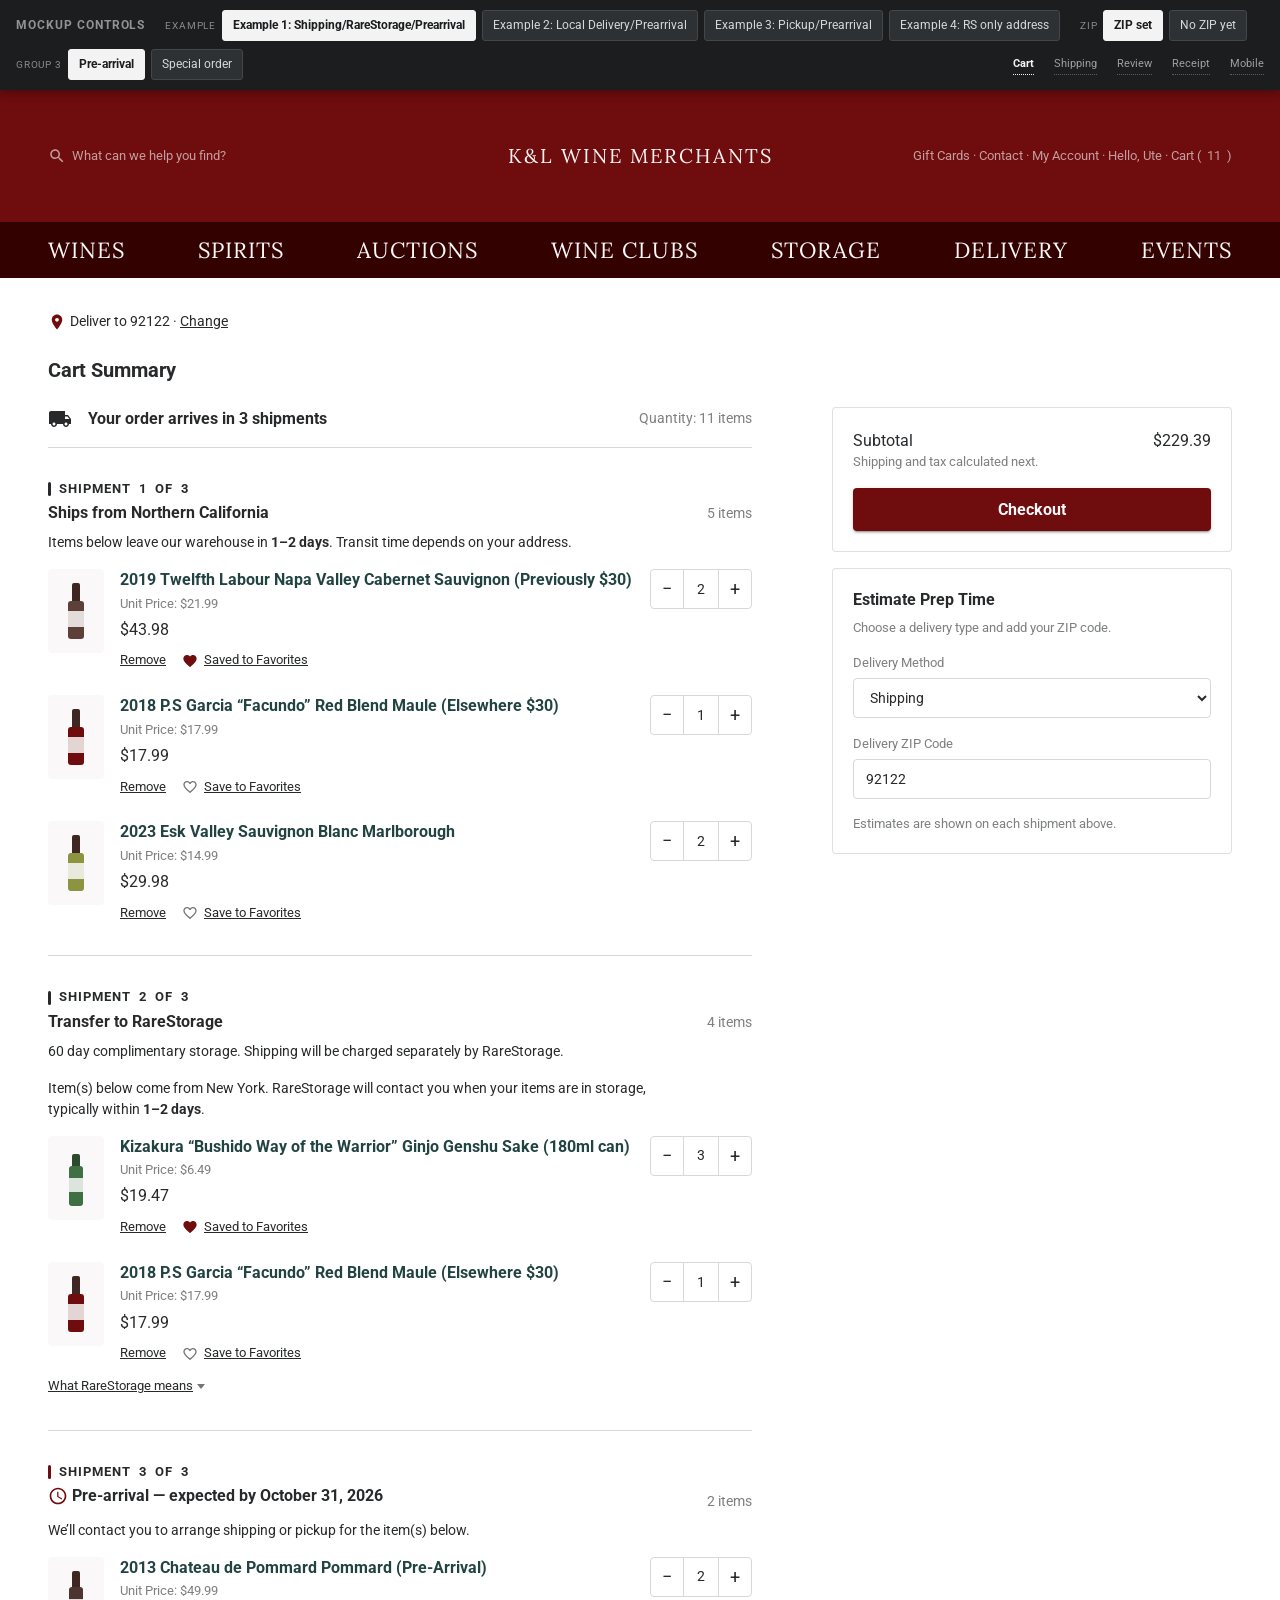
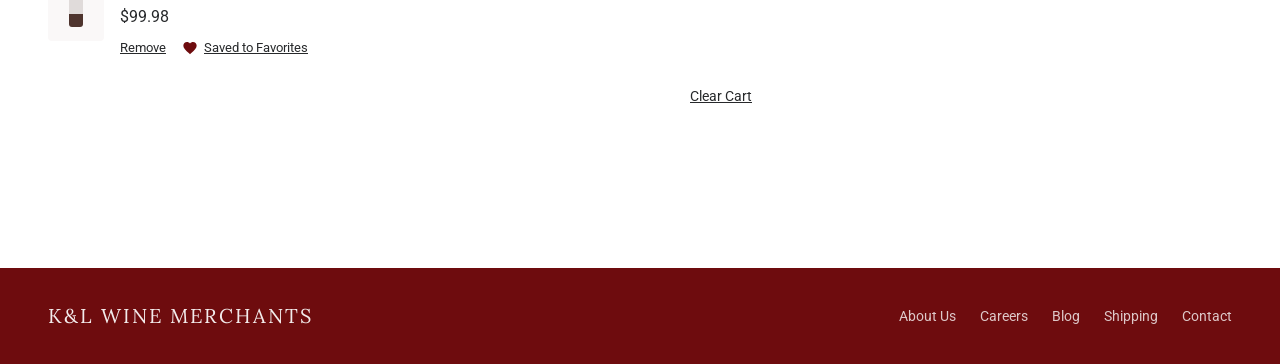
==== commit 9cc097f0: "RareStorage transfer: RareStorage will contact you when your items are in storage" ====
--- a/Mockups/CheckoutMessage/cart-summary.html
+++ b/Mockups/CheckoutMessage/cart-summary.html
@@ -1105,7 +1105,7 @@
             <span class="flag flag--new">New</span>
           </p>
           <p class="ship-group__msg" data-design-token="typography.variants.body2 colors.text.primary">
-            Item(s) below come from New York and will be ready in <strong>1&ndash;2 days</strong>.
+            Item(s) below come from New York. RareStorage will contact you when your items are in storage, typically within <strong>1&ndash;2 days</strong>.
           </p>
 
           <div class="ship-group__items">
@@ -1174,8 +1174,35 @@
             <summary data-design-token="typography.variants.caption colors.text.primary">What RareStorage means</summary>
             <div class="disclose__body">
               <ul class="callout__list" data-design-token="typography.variants.caption colors.text.primary">
-                <li>Secure, temperature-controlled storage, run by RareStorage.</li>
-                <li>You&rsquo;ll get Vault access by email after checkout.</li>
+                <!-- REWORDED 2026-08-27, product's copy, applied to every instance of this
+                     disclosure on every page — there is one wording of these terms.
+
+                     What changed and why it matters:
+                       · bullet 1 replaces "Secure, temperature-controlled storage, run by
+                         RareStorage." It now says WHAT HAPPENS and WHEN — the sale is
+                         processed, then the order transfers — rather than describing the
+                         facility. The old bullet answered "what is RareStorage?"; this one
+                         answers "what happens to my wine?", which is the question a shopper
+                         opening a disclosure on a checkout page is actually asking.
+                       · bullet 2 replaces "You'll get Vault access by email after checkout."
+                         Same promise, but it names the thing that arrives (an email with
+                         instructions) instead of the abstraction ("Vault access").
+                       · bullets 3 and 4 are unchanged.
+
+                     ⚠ TWO CLAIMS TO CHECK, both inherited from the legal panel's wording and
+                     both flagged rather than edited:
+                       · "your order is transferred" is true of the WHOLE order only in
+                         Example 4. In Example 1, four bottles transfer and the rest ships to
+                         San Diego, so "your order" overstates it. Same defect as the rail
+                         card's "Your bottles are heading to RareStorage" (NOTES.md §14).
+                       · "for customers who want to store and manage their collection" implies
+                         the shopper elected this. On a New York transfer they did not. This is
+                         the open decision already recorded at MESSAGES.md M2.2, now present in
+                         a second place. -->
+                <li>Once K&amp;L processes the sale, your order is transferred to RareStorage, our independent storage partner &mdash; for customers who want to store and manage their collection.
+                  <span class="flag flag--changed">Reworded</span></li>
+                <li>After checkout, you&rsquo;ll get an email with instructions to access your RareStorage Vault.
+                  <span class="flag flag--changed">Reworded</span></li>
                 <li>Keep them stored or ship them on, whenever you like.</li>
                 <li>Free for 60 days, then $0.40 per bottle/month ($9.50 min). <span class="t-link">RareStorage.com</span></li>
               </ul>
@@ -1243,8 +1270,7 @@
           <!-- Sub-section A — New York stock, ready soonest -->
           <div class="ship-sub">
             <div class="ship-sub__head" data-design-token="typography.variants.body2 colors.text.primary">
-              Item(s) below come from New York and will be ready in
-              <strong>1&ndash;2 days</strong>.
+              Item(s) below come from New York. RareStorage will contact you when your items are in storage, typically within <strong>1&ndash;2 days</strong>.
             </div>
             <div class="ship-group__items">
               <div class="cart-item" data-design-token="spacing.md spacing.lg">
@@ -1306,8 +1332,7 @@
           <!-- Sub-section B — Northern California stock -->
           <div class="ship-sub">
             <div class="ship-sub__head" data-design-token="typography.variants.body2 colors.text.primary">
-              Item(s) below come from Northern California and will be ready in
-              <strong>3&ndash;4 days</strong>.
+              Item(s) below come from Northern California. RareStorage will contact you when your items are in storage, typically within <strong>3&ndash;4 days</strong>.
             </div>
             <div class="ship-group__items">
               <div class="cart-item" data-design-token="spacing.md spacing.lg">
@@ -1373,8 +1398,12 @@
             <summary data-design-token="typography.variants.caption colors.text.primary">What RareStorage means</summary>
             <div class="disclose__body">
               <ul class="callout__list" data-design-token="typography.variants.caption colors.text.primary">
-                <li>Secure, temperature-controlled storage, run by RareStorage.</li>
-                <li>You&rsquo;ll get Vault access by email after checkout.</li>
+                <!-- Same four bullets as above — see the note on the first instance in
+                     this file. One wording of these terms, everywhere. -->
+                <li>Once K&amp;L processes the sale, your order is transferred to RareStorage, our independent storage partner &mdash; for customers who want to store and manage their collection.
+                  <span class="flag flag--changed">Reworded</span></li>
+                <li>After checkout, you&rsquo;ll get an email with instructions to access your RareStorage Vault.
+                  <span class="flag flag--changed">Reworded</span></li>
                 <li>Keep them stored or ship them on, whenever you like.</li>
                 <li>Free for 60 days, then $0.40 per bottle/month ($9.50 min). <span class="t-link">RareStorage.com</span></li>
               </ul>
--- a/Mockups/CheckoutMessage/_shared/checkout-mock.css
+++ b/Mockups/CheckoutMessage/_shared/checkout-mock.css
@@ -1095,6 +1095,13 @@
   background: var(--color-grey-muted);
 }
 
+/* No .status-chip--sentence. A sentence variant existed briefly for the
+   receipt's pre-arrival chip and was reverted the same day: the status column
+   holds one-word states, and a paragraph in it broke the scan down the column.
+   Kept as a note rather than dead CSS — see NOTES.md §23, so the idea is not
+   simply re-proposed later. */
+
+
 .success-banner {
   background: var(--color-status-success);
   color: var(--color-text-on-dark);
